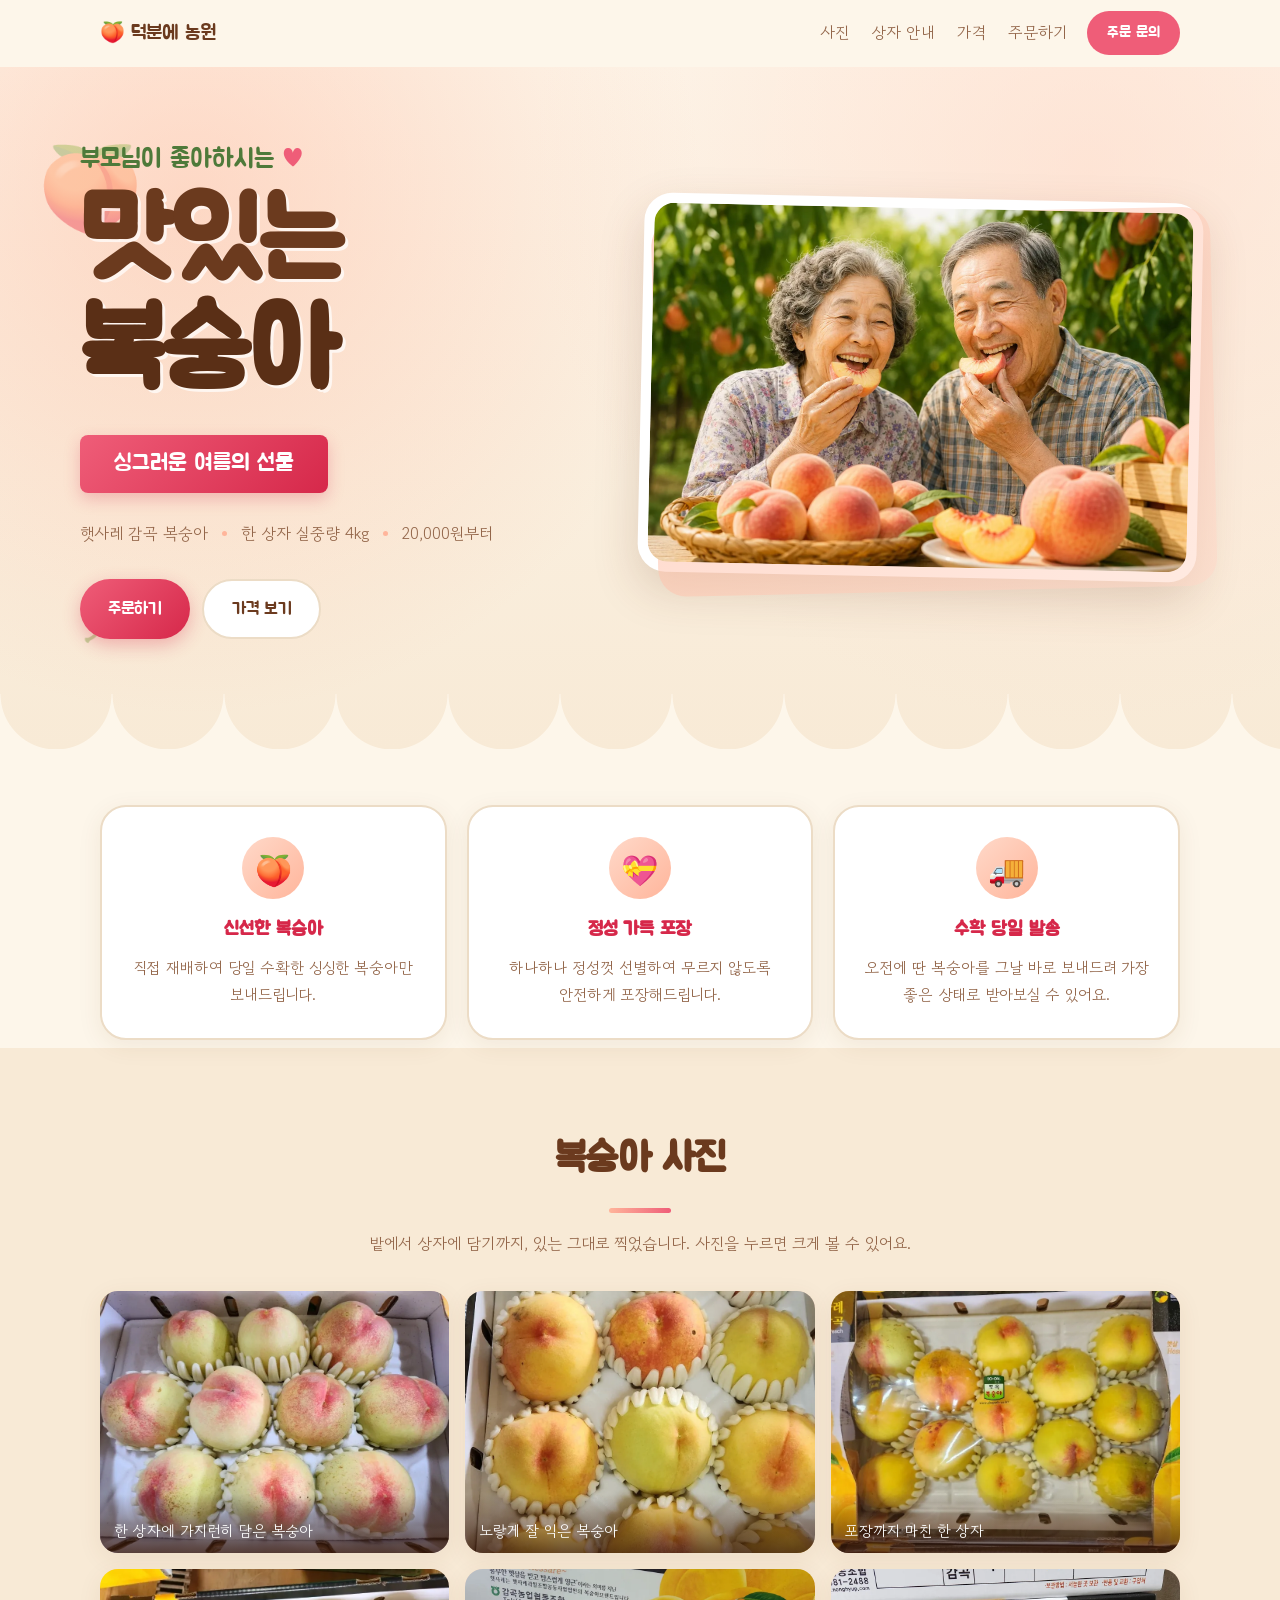
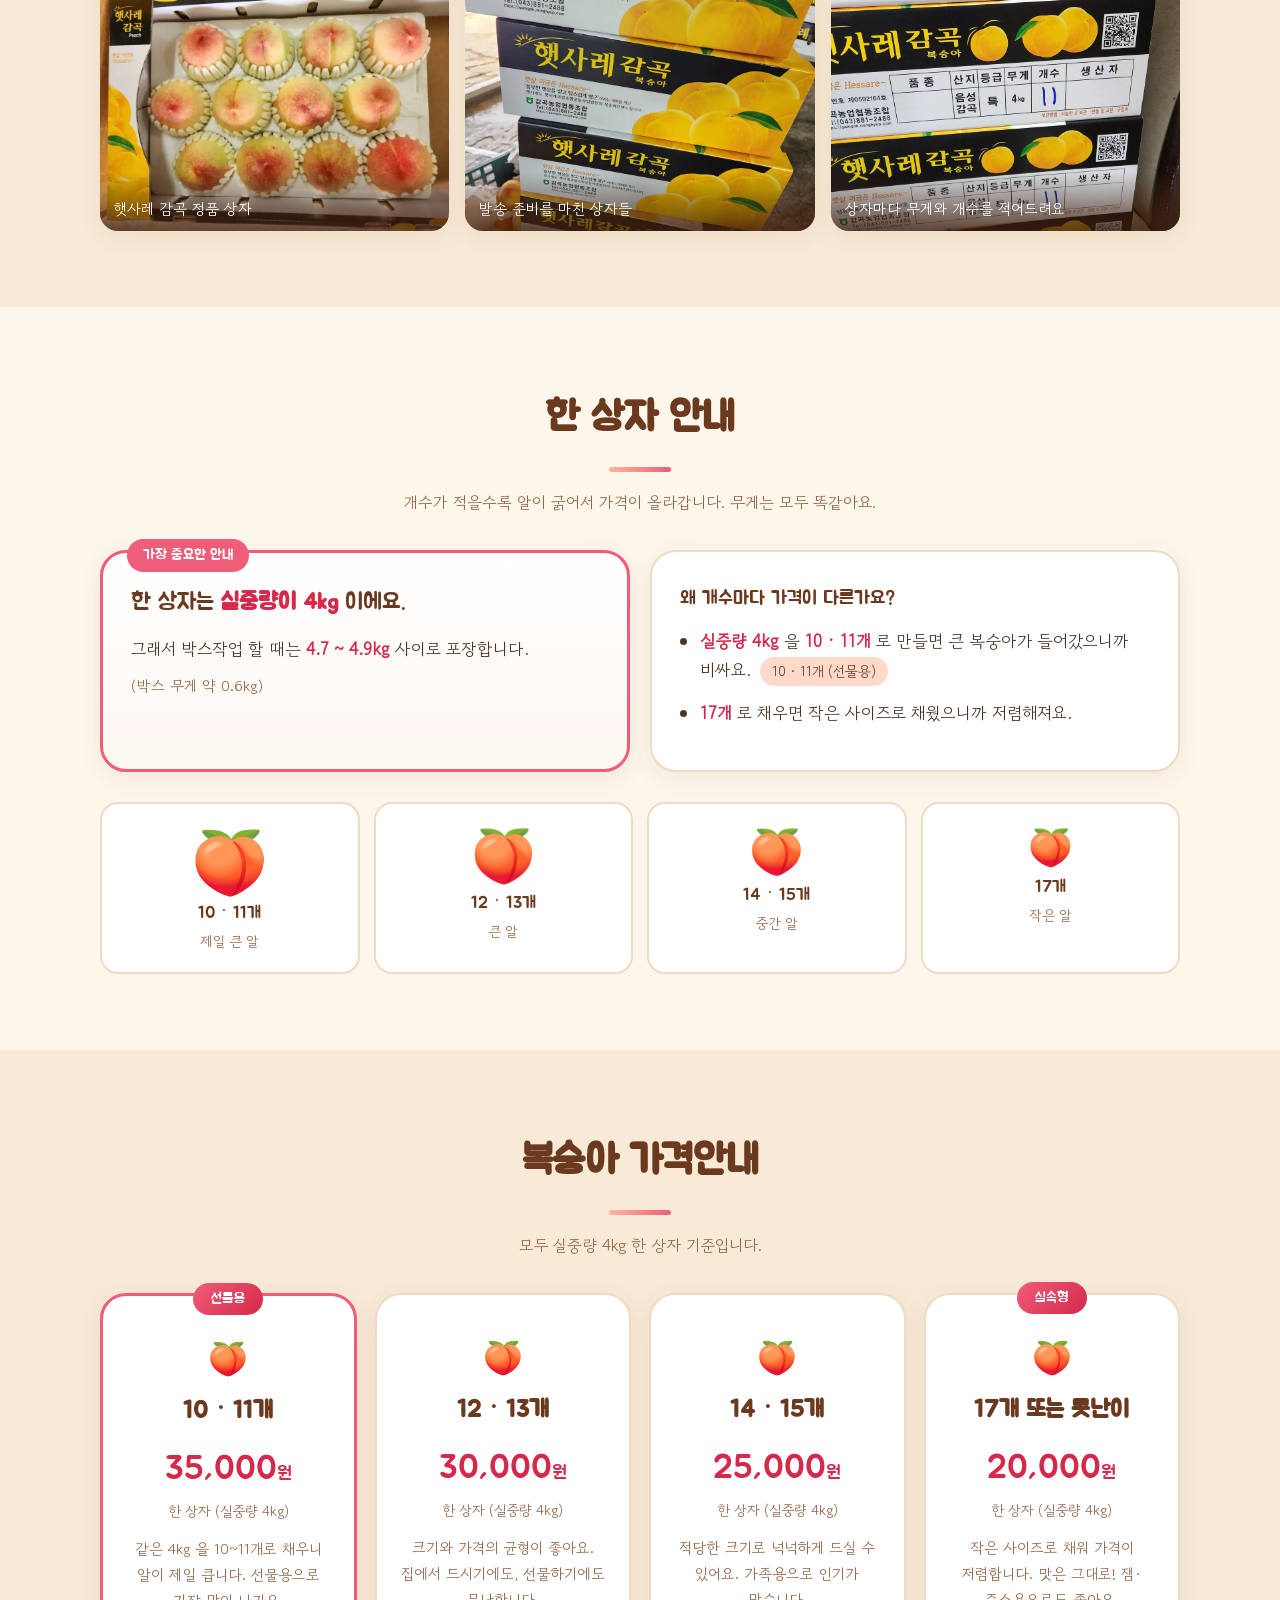
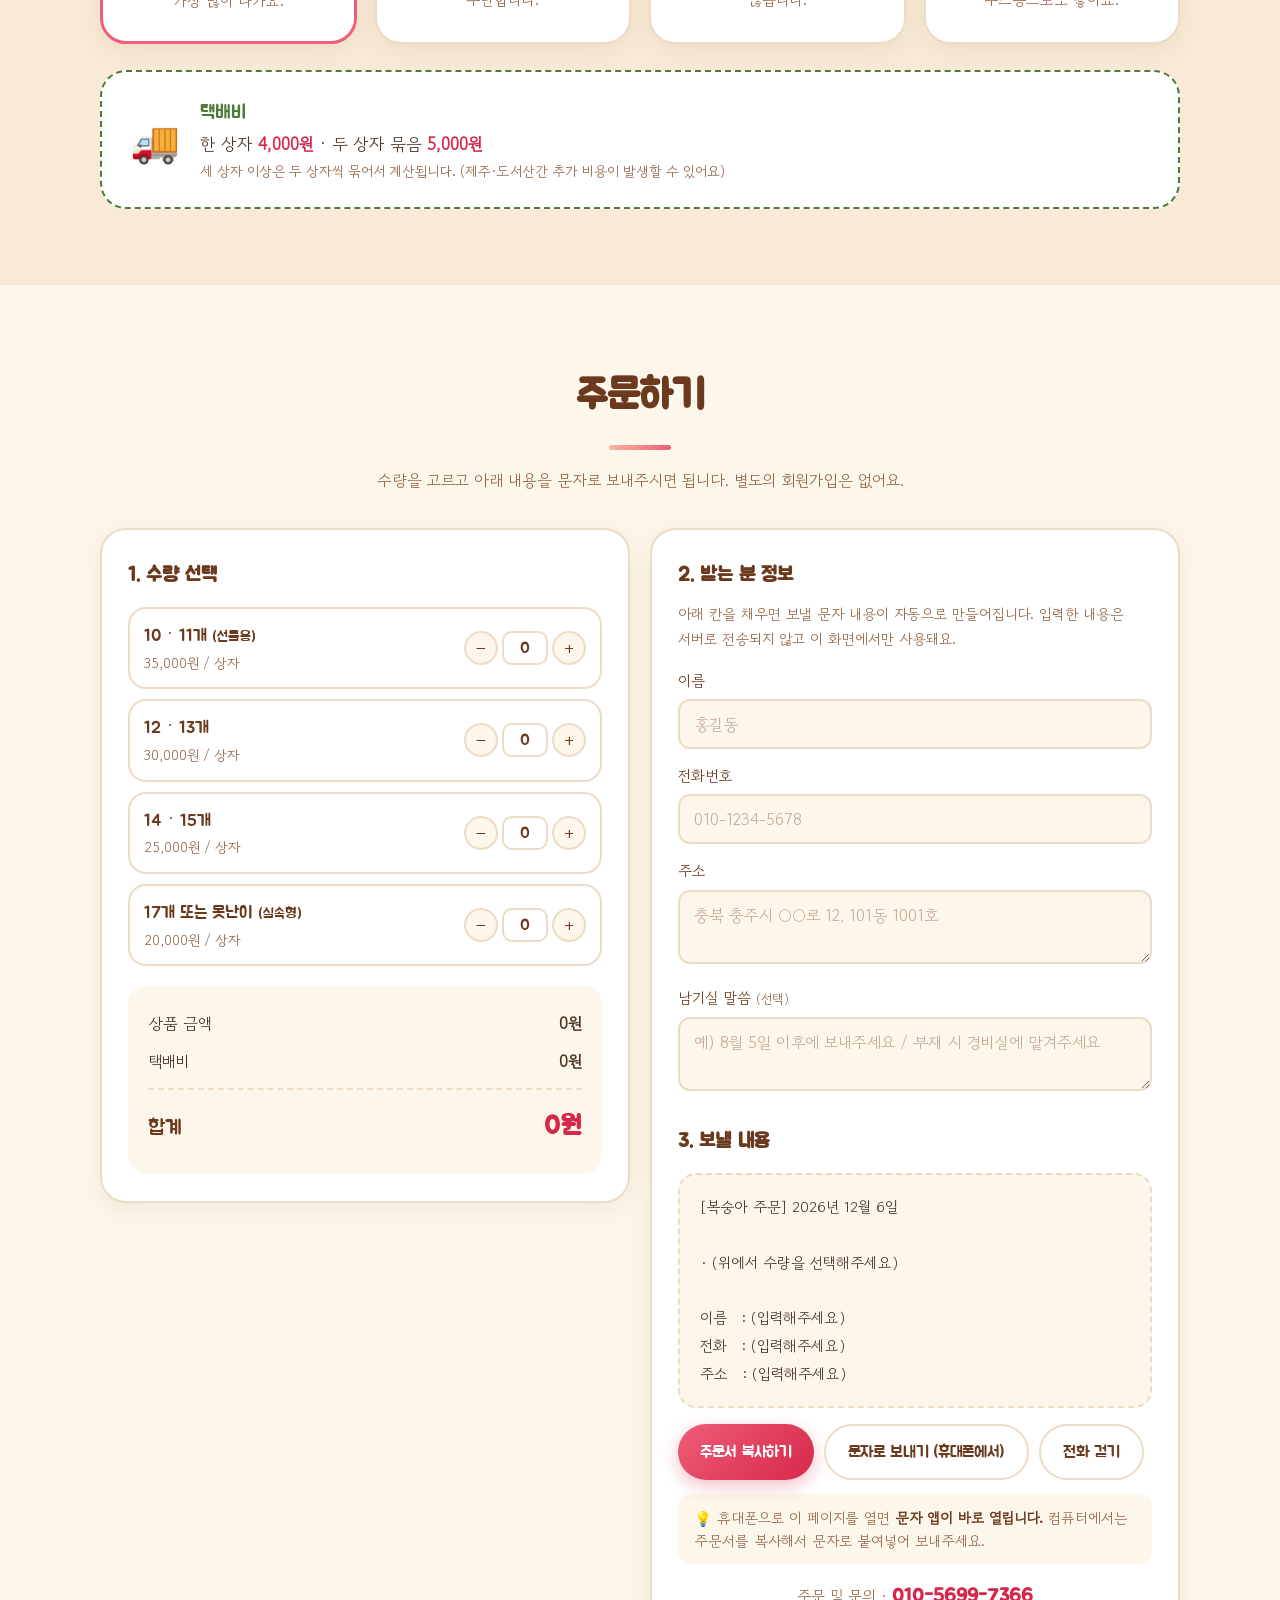
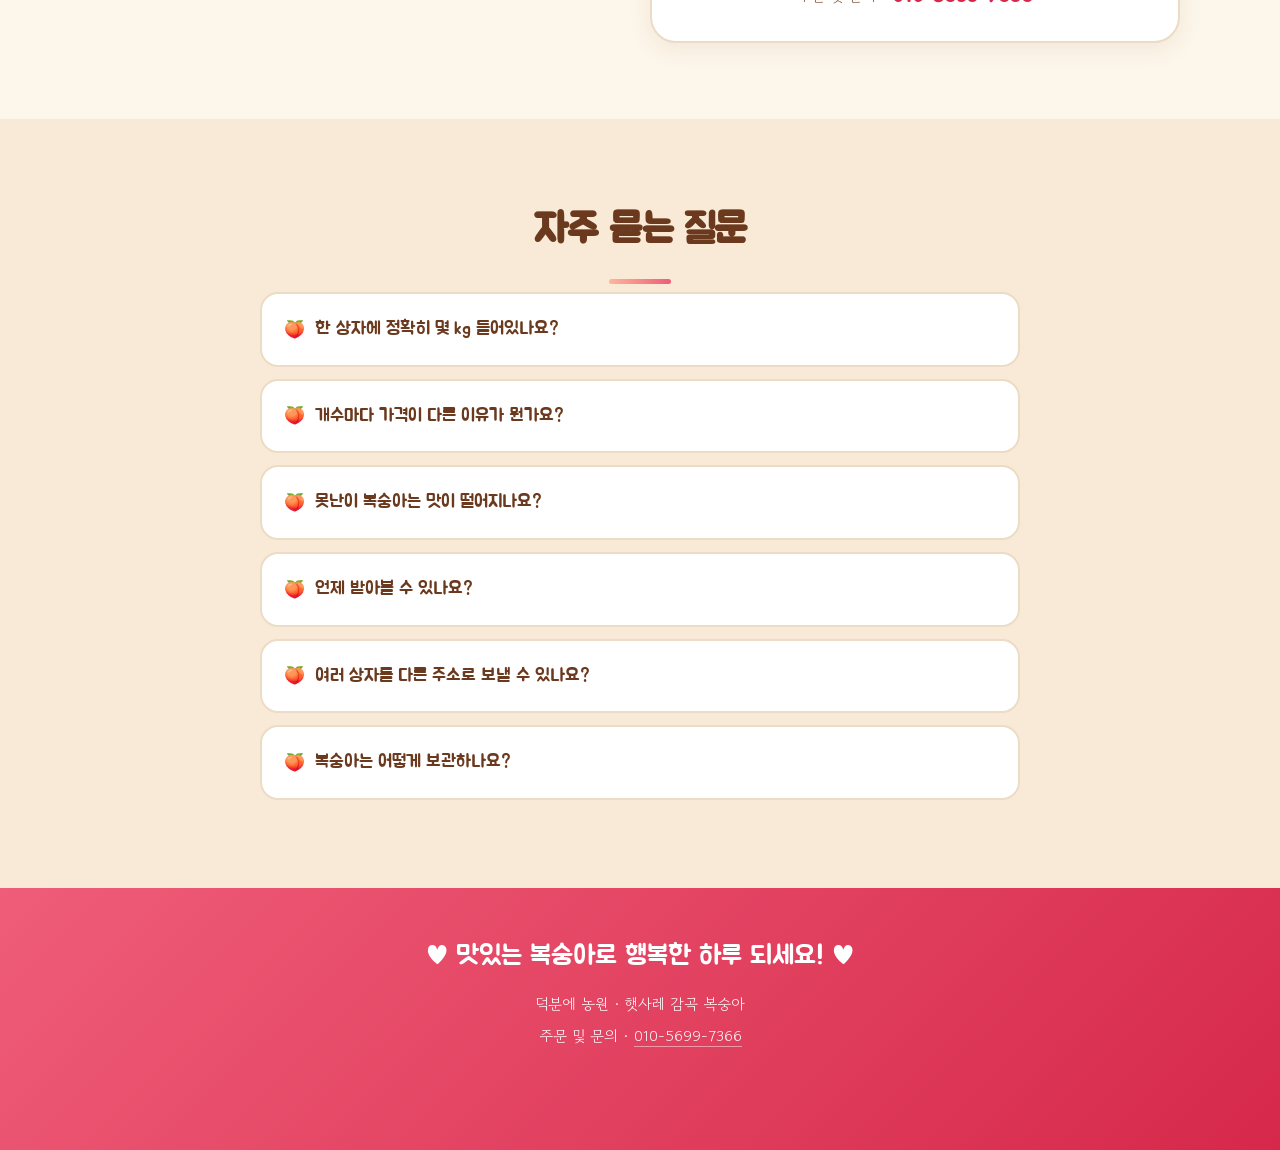
==== index.html @ 0cd53c25 "갤러리에 복숭아 사진 6장 추가 올려주신 1.jpg ~ 6.jpg 를 갤러리에 넣고, 비어 있던 안내 카드를 없앴습니다.  - 목록을 6장으로 맞추고 갤러리를 3열(모바일 2열)로" ====
<!DOCTYPE html>
<html lang="ko">
<head>
<meta charset="UTF-8">
<meta name="viewport" content="width=device-width, initial-scale=1">
<title>덕분에 농원 · 맛있는 복숭아</title>
<meta name="description" content="직접 재배하여 당일 수확한 햇사레 감곡 복숭아. 한 상자 실중량 4kg, 20,000원부터. 부모님이 좋아하시는 싱그러운 여름의 선물.">

<!-- 카카오톡·문자로 링크 공유할 때 보이는 미리보기 -->
<meta property="og:type" content="website">
<meta property="og:title" content="덕분에 농원 · 맛있는 복숭아">
<meta property="og:description" content="당일 수확한 햇사레 감곡 복숭아 · 한 상자 실중량 4kg · 20,000원부터">
<meta property="og:image" content="assets/images/peach-og.jpg">

<link rel="icon" href="data:image/svg+xml,<svg xmlns='http://www.w3.org/2000/svg' viewBox='0 0 100 100'><text y='.9em' font-size='90'>🍑</text></svg>">
<link rel="preconnect" href="https://fonts.googleapis.com">
<link rel="preconnect" href="https://fonts.gstatic.com" crossorigin>
<link href="https://fonts.googleapis.com/css2?family=Gowun+Dodum&family=Jua&display=swap" rel="stylesheet">
<link rel="stylesheet" href="assets/css/style.css">
</head>
<body>

<!-- ══════════ 상단 메뉴 ══════════ -->
<header class="nav" id="nav">
  <div class="nav__inner">
    <a class="nav__logo" href="#top">🍑 덕분에 농원</a>
    <nav class="nav__links">
      <a href="#gallery">사진</a>
      <a href="#box">상자 안내</a>
      <a href="#price">가격</a>
      <a href="#order">주문하기</a>
    </nav>
    <a class="nav__call" id="navCall" href="#order">주문 문의</a>
  </div>
</header>

<!-- ══════════ 히어로 ══════════ -->
<section class="hero" id="top">
  <div class="hero__deco hero__deco--1">🍑</div>
  <div class="hero__deco hero__deco--3">🌿</div>

  <div class="hero__inner">
    <div class="hero__text">
      <p class="hero__eyebrow">부모님이 좋아하시는 <span class="heart">♥</span></p>
      <h1 class="hero__title">맛있는<br><span class="hero__title--big">복숭아</span></h1>
      <p class="hero__ribbon">싱그러운 여름의 선물</p>

      <div class="hero__meta">
        <span>햇사레 감곡 복숭아</span>
        <span class="dot"></span>
        <span>한 상자 실중량 4kg</span>
        <span class="dot"></span>
        <span>20,000원부터</span>
      </div>

    </div>

    <figure class="hero__photo">
      <picture>
        <source srcset="assets/images/peach-hero.webp" type="image/webp">
        <img src="assets/images/peach-hero.jpg"
             alt="복숭아 밭에서 갓 딴 복숭아를 맛있게 드시는 어르신 부부"
             width="1400" height="933" fetchpriority="high" decoding="async">
      </picture>
    </figure>

    <!-- 모바일에서는 사진 다음에 오도록 CSS 로 자리를 잡습니다 -->
    <div class="hero__cta">
      <a class="btn btn--primary" href="#order">주문하기</a>
      <a class="btn btn--ghost" href="#price">가격 보기</a>
    </div>
  </div>

  <div class="hero__wave" aria-hidden="true"></div>
</section>

<!-- ══════════ 농원 자랑 ══════════ -->
<section class="features">
  <div class="wrap features__grid" id="featureGrid"><!-- JS 생성 --></div>
</section>

<!-- ══════════ 사진 갤러리 ══════════ -->
<section class="section section--tint" id="gallery">
  <div class="wrap">
    <h2 class="h2">복숭아 사진</h2>
    <p class="sub">밭에서 상자에 담기까지, 있는 그대로 찍었습니다. 사진을 누르면 크게 볼 수 있어요.</p>
    <div class="gallery" id="galleryGrid"><!-- JS 생성 --></div>
  </div>
</section>

<!-- ══════════ 상자 안내 ══════════ -->
<section class="section" id="box">
  <div class="wrap">
    <h2 class="h2">한 상자 안내</h2>
    <p class="sub">개수가 적을수록 알이 굵어서 가격이 올라갑니다. 무게는 모두 똑같아요.</p>

    <div class="boxinfo">
      <div class="boxinfo__card boxinfo__card--main">
        <div class="boxinfo__badge">가장 중요한 안내</div>
        <p class="boxinfo__lead">한 상자는 <b>실중량이 4kg</b> 이에요.</p>
        <p>그래서 박스작업 할 때는 <b>4.7 ~ 4.9kg</b> 사이로 포장합니다.</p>
        <p class="boxinfo__note">(박스 무게 약 0.6kg)</p>
      </div>

      <div class="boxinfo__card">
        <p class="boxinfo__q">왜 개수마다 가격이 다른가요?</p>
        <ul class="boxinfo__list">
          <li><b>실중량 4kg</b> 을 <b>10 · 11개</b> 로 만들면 큰 복숭아가 들어갔으니까 비싸요.
            <span class="chip">10 · 11개 (선물용)</span></li>
          <li><b>17개</b> 로 채우면 작은 사이즈로 채웠으니까 저렴해져요.</li>
        </ul>
      </div>
    </div>

    <!-- 크기 비교 시각화 -->
    <div class="sizebar" id="sizeBar"><!-- JS 생성 --></div>
  </div>
</section>

<!-- ══════════ 가격표 ══════════ -->
<section class="section section--tint" id="price">
  <div class="wrap">
    <h2 class="h2">복숭아 가격안내</h2>
    <p class="sub">모두 실중량 4kg 한 상자 기준입니다.</p>

    <div class="pricegrid" id="priceGrid"><!-- JS 생성 --></div>

    <div class="shipping">
      <div class="shipping__icon">🚚</div>
      <div>
        <p class="shipping__title">택배비</p>
        <p class="shipping__row">한 상자 <b id="ship1">4,000원</b> · 두 상자 묶음 <b id="ship2">5,000원</b></p>
        <p class="shipping__note" id="shipNote"></p>
      </div>
    </div>
  </div>
</section>

<!-- ══════════ 주문 계산기 + 주문서 ══════════ -->
<section class="section" id="order">
  <div class="wrap">
    <h2 class="h2">주문하기</h2>
    <p class="sub">수량을 고르고 아래 내용을 문자로 보내주시면 됩니다. 별도의 회원가입은 없어요.</p>

    <div class="order">
      <!-- 왼쪽: 수량 선택 -->
      <div class="order__panel">
        <h3 class="h3">1. 수량 선택</h3>
        <div class="qty" id="qtyList"><!-- JS 생성 --></div>

        <div class="total">
          <div class="total__row"><span>상품 금액</span><b id="sumProduct">0원</b></div>
          <div class="total__row"><span>택배비 <em id="sumBoxCount"></em></span><b id="sumShip">0원</b></div>
          <div class="total__row total__row--final"><span>합계</span><b id="sumTotal">0원</b></div>
        </div>
      </div>

      <!-- 오른쪽: 받는 분 정보 -->
      <div class="order__panel">
        <h3 class="h3">2. 받는 분 정보</h3>
        <p class="order__hint">아래 칸을 채우면 보낼 문자 내용이 자동으로 만들어집니다. 입력한 내용은 서버로 전송되지 않고 이 화면에서만 사용돼요.</p>

        <label class="field"><span>이름</span>
          <input type="text" id="fName" placeholder="홍길동" autocomplete="name"></label>
        <label class="field"><span>전화번호</span>
          <input type="tel" id="fPhone" placeholder="010-1234-5678" autocomplete="tel"></label>
        <label class="field"><span>주소</span>
          <textarea id="fAddr" rows="2" placeholder="충북 충주시 ○○로 12, 101동 1001호" autocomplete="street-address"></textarea></label>
        <label class="field"><span>남기실 말씀 <em>(선택)</em></span>
          <textarea id="fMemo" rows="2" placeholder="예) 8월 5일 이후에 보내주세요 / 부재 시 경비실에 맡겨주세요"></textarea></label>

        <h3 class="h3 h3--mt">3. 보낼 내용</h3>
        <pre class="preview" id="preview"></pre>

        <div class="order__actions">
          <button class="btn btn--primary" id="btnCopy" type="button">주문서 복사하기</button>
          <a class="btn btn--ghost" id="btnSms" href="#">문자로 보내기</a>
          <a class="btn btn--ghost" id="btnTel" href="#">전화 걸기</a>
        </div>
        <p class="order__pchint" id="pcHint" hidden>
          💡 휴대폰으로 이 페이지를 열면 <b>문자 앱이 바로 열립니다.</b>
          컴퓨터에서는 주문서를 복사해서 문자로 붙여넣어 보내주세요.
        </p>
        <p class="order__phone">주문 및 문의 · <b id="phoneText">010-0000-0000</b></p>
      </div>
    </div>
  </div>
</section>

<!-- ══════════ 자주 묻는 질문 ══════════ -->
<section class="section section--tint">
  <div class="wrap wrap--narrow">
    <h2 class="h2">자주 묻는 질문</h2>

    <details class="faq"><summary>한 상자에 정확히 몇 kg 들어있나요?</summary>
      <p>복숭아만의 실중량이 4kg 입니다. 박스 무게(약 0.6kg)를 포함해서 저울에 올리면 4.7~4.9kg 사이가 나오도록 담습니다.</p></details>

    <details class="faq"><summary>개수마다 가격이 다른 이유가 뭔가요?</summary>
      <p>무게는 4kg 으로 같지만, 개수가 적을수록 한 알이 큽니다. 10~11개짜리는 굵은 복숭아만 골라 담아 선물용으로 나가고, 17개짜리는 작은 알로 채워 가격이 저렴합니다. 당도와 맛은 같습니다.</p></details>

    <details class="faq"><summary>못난이 복숭아는 맛이 떨어지나요?</summary>
      <p>아닙니다. 겉에 흠집이 있거나 모양이 고르지 않을 뿐, 당도와 신선도는 똑같습니다. 집에서 드시거나 잼·주스용으로 아주 좋아요.</p></details>

    <details class="faq"><summary>언제 받아볼 수 있나요?</summary>
      <p>주문하신 다음 수확 일정에 맞춰 당일 수확·당일 발송합니다. 보통 발송 다음 날 도착하며, 주말·공휴일과 택배사 사정에 따라 하루 정도 늦어질 수 있습니다.</p></details>

    <details class="faq"><summary>여러 상자를 다른 주소로 보낼 수 있나요?</summary>
      <p>가능합니다. 주문서에 받는 분별로 이름·전화번호·주소를 각각 적어서 보내주세요.</p></details>

    <details class="faq"><summary>복숭아는 어떻게 보관하나요?</summary>
      <p>복숭아는 상온에서 익습니다. 받으신 뒤 서늘한 곳에 두었다가 드시기 2~3시간 전에 냉장고에 넣으면 가장 맛있습니다. 무르기 쉬우니 겹쳐 쌓지 말고 펼쳐서 보관해주세요.</p></details>
  </div>
</section>

<!-- ══════════ 푸터 ══════════ -->
<footer class="footer">
  <p class="footer__msg">♥ 맛있는 복숭아로 행복한 하루 되세요! ♥</p>
  <p class="footer__farm">덕분에 농원 · 햇사레 감곡 복숭아</p>
  <p class="footer__phone" id="footerPhone"></p>
</footer>

<!-- 모바일 하단 고정 주문 버튼 -->
<a class="floatcta" href="#order">🍑 주문하기</a>

<!-- 사진 크게보기 -->
<div class="lightbox" id="lightbox" hidden>
  <button class="lightbox__close" id="lbClose" aria-label="닫기">✕</button>
  <button class="lightbox__nav lightbox__nav--prev" id="lbPrev" aria-label="이전 사진">‹</button>
  <picture class="lightbox__pic">
    <source id="lbSource" type="image/webp">
    <img class="lightbox__img" id="lbImg" alt="">
  </picture>
  <button class="lightbox__nav lightbox__nav--next" id="lbNext" aria-label="다음 사진">›</button>
  <p class="lightbox__caption" id="lbCaption"></p>
</div>

<!-- 복사 완료 알림 -->
<div class="toast" id="toast"></div>

<script src="assets/js/site-data.js"></script>
<script src="assets/js/main.js"></script>
</body>
</html>
---- assets/css/style.css ----
/* ══════════════════════════════════════════════
   덕분에 농원 · 복숭아 판매 사이트
   포스터의 색감(크림 / 복숭아빛 / 진한 갈색)을 그대로 옮겼습니다.
   ══════════════════════════════════════════════ */

:root {
  --cream:      #fdf6ea;
  --cream-deep: #f8ead6;
  --paper:      #ffffff;
  --peach:      #ffb59b;
  --peach-soft: #ffd9c9;
  --pink:       #ef5d78;
  --pink-deep:  #d6284a;
  --brown:      #6b3a1e;
  --brown-soft: #93664a;
  --green:      #4e7a3a;
  --gold:       #f0a03c;
  --ink:        #4a3527;
  --line:       #ecdcc6;

  --radius:     18px;
  --radius-lg:  26px;
  --shadow:     0 6px 24px rgba(107, 58, 30, .08);
  --shadow-lg:  0 14px 40px rgba(107, 58, 30, .14);

  --font-title: 'Jua', 'Gowun Dodum', system-ui, sans-serif;
  --font-body:  'Gowun Dodum', system-ui, -apple-system, 'Malgun Gothic', sans-serif;
}

* { box-sizing: border-box; }

html { scroll-behavior: smooth; scroll-padding-top: 74px; }

body {
  margin: 0;
  background: var(--cream);
  color: var(--ink);
  font-family: var(--font-body);
  font-size: 17px;
  line-height: 1.75;
  -webkit-font-smoothing: antialiased;
  word-break: keep-all;
}

img { max-width: 100%; display: block; }
a { color: inherit; text-decoration: none; }
button { font-family: inherit; cursor: pointer; }

.wrap { width: min(1080px, 100% - 40px); margin-inline: auto; }
.wrap--narrow { width: min(760px, 100% - 40px); }

/* ───────── 공통 타이포 ───────── */
.h2 {
  font-family: var(--font-title);
  font-size: clamp(28px, 5vw, 40px);
  color: var(--brown);
  text-align: center;
  margin: 0 0 8px;
  letter-spacing: -.5px;
}
.h2::after {
  content: '';
  display: block;
  width: 62px; height: 5px;
  margin: 14px auto 0;
  border-radius: 99px;
  background: linear-gradient(90deg, var(--peach), var(--pink));
}
.h3 {
  font-family: var(--font-title);
  font-size: 20px;
  color: var(--brown);
  margin: 0 0 14px;
}
.h3--mt { margin-top: 26px; }
.sub {
  text-align: center;
  color: var(--brown-soft);
  margin: 16px 0 34px;
  font-size: 16px;
}

.section { padding: 76px 0; }
.section--tint { background: var(--cream-deep); }

/* ───────── 버튼 ───────── */
.btn {
  display: inline-flex;
  align-items: center;
  justify-content: center;
  gap: 6px;
  padding: 13px 28px;
  border: 0;
  border-radius: 99px;
  font-family: var(--font-title);
  font-size: 17px;
  letter-spacing: -.3px;
  transition: transform .15s ease, box-shadow .15s ease, background .15s ease;
}
.btn--primary {
  background: linear-gradient(135deg, var(--pink), var(--pink-deep));
  color: #fff;
  box-shadow: 0 6px 18px rgba(214, 40, 74, .3);
}
.btn--ghost {
  background: var(--paper);
  color: var(--brown);
  border: 2px solid var(--line);
}
.btn:hover { transform: translateY(-2px); }
.btn--primary:hover { box-shadow: 0 10px 26px rgba(214, 40, 74, .38); }
.btn--ghost:hover { border-color: var(--peach); }
.btn:active { transform: translateY(0); }

/* ───────── 상단 메뉴 ───────── */
.nav {
  position: sticky; top: 0; z-index: 50;
  background: rgba(253, 246, 234, .92);
  backdrop-filter: blur(10px);
  border-bottom: 1px solid transparent;
  transition: border-color .2s, box-shadow .2s;
}
.nav.is-stuck { border-color: var(--line); box-shadow: 0 2px 14px rgba(107,58,30,.06); }
.nav__inner {
  width: min(1080px, 100% - 32px);
  margin-inline: auto;
  height: 66px;
  display: flex; align-items: center; gap: 20px;
}
.nav__logo { font-family: var(--font-title); font-size: 20px; color: var(--brown); }
.nav__links { display: flex; gap: 22px; margin-left: auto; }
.nav__links a {
  font-size: 16px; color: var(--brown-soft);
  padding: 4px 0; border-bottom: 2px solid transparent;
  transition: color .15s, border-color .15s;
}
.nav__links a:hover { color: var(--pink-deep); border-color: var(--pink); }
.nav__call {
  padding: 9px 20px; border-radius: 99px;
  background: var(--pink); color: #fff;
  font-family: var(--font-title); font-size: 15px;
  white-space: nowrap;
}
.nav__call:hover { background: var(--pink-deep); }

@media (max-width: 720px) {
  .nav__links { display: none; }
  .nav__call { margin-left: auto; }
}

/* ───────── 히어로 ───────── */
.hero {
  position: relative;
  padding: 70px 0 110px;
  text-align: center;
  overflow: hidden;
  background:
    radial-gradient(circle at 15% 20%, rgba(255,181,155,.45), transparent 42%),
    radial-gradient(circle at 85% 15%, rgba(255,217,201,.6), transparent 45%),
    linear-gradient(180deg, var(--cream) 0%, var(--cream-deep) 100%);
}
.hero__inner {
  position: relative; z-index: 2;
  width: min(1120px, 100% - 40px);
  margin-inline: auto;
  display: grid;
  grid-template-columns: 1fr 1.08fr;
  grid-template-areas:
    'text photo'
    'cta  photo';
  align-content: center;
  align-items: center;
  gap: 0 44px;
  text-align: left;
}
.hero__text  { grid-area: text; }
.hero__photo { grid-area: photo; }
.hero__cta   { grid-area: cta; }
.hero__eyebrow {
  font-family: var(--font-title);
  font-size: clamp(18px, 3.4vw, 26px);
  color: var(--green);
  margin: 0 0 6px;
}
.heart { color: var(--pink); }
.hero__title {
  font-family: var(--font-title);
  font-size: clamp(52px, 13vw, 108px);
  line-height: 1.02;
  color: var(--brown);
  margin: 0;
  letter-spacing: -2px;
  text-shadow: 3px 3px 0 rgba(255,255,255,.7);
}
/* 그라데이션 글자(background-clip:text)는 흰 text-shadow 에 덮여
   속이 빈 것처럼 보이므로, 포스터와 같은 진한 갈색을 그대로 씁니다. */
.hero__title--big { display: inline-block; color: #5a2f16; }
.hero__ribbon {
  display: inline-block;
  margin: 26px 0 0;
  padding: 9px 34px;
  background: linear-gradient(135deg, var(--pink), var(--pink-deep));
  color: #fff;
  font-family: var(--font-title);
  font-size: clamp(17px, 2.8vw, 23px);
  border-radius: 8px;
  box-shadow: 0 6px 16px rgba(214,40,74,.25);
}
.hero__meta {
  display: flex; flex-wrap: wrap; align-items: center;
  gap: 10px 14px;
  margin: 26px 0 0;
  color: var(--brown-soft);
  font-size: 16px;
}
.hero__meta .dot { width: 5px; height: 5px; border-radius: 50%; background: var(--peach); }
.hero__cta { display: flex; gap: 12px; flex-wrap: wrap; margin-top: 32px; }

/* 메인 사진 */
.hero__photo {
  position: relative;
  margin: 0;
  padding: 10px;
  background: var(--paper);
  border-radius: 28px;
  box-shadow: 0 18px 46px rgba(107, 58, 30, .18);
  transform: rotate(1.2deg);
}
/* 사진 뒤에 깔리는 복숭아빛 그림자 */
.hero__photo::before {
  content: '';
  position: absolute; inset: 14px -14px -14px 14px;
  border-radius: 28px;
  background: linear-gradient(135deg, var(--peach), var(--peach-soft));
  opacity: .55;
  z-index: -1;
  transform: rotate(-2.4deg);
}
.hero__photo img {
  width: 100%;
  /* height 속성(933)이 CSS 를 이기지 않도록 auto 로 풀어줍니다.
     3:2 가 아닌 사진으로 바꿔도 잘리기만 할 뿐 비율은 유지됩니다. */
  height: auto;
  aspect-ratio: 3 / 2;
  object-fit: cover;
  border-radius: 20px;
}

.hero__deco { position: absolute; font-size: 84px; opacity: .35; user-select: none; pointer-events: none; }
/* 사진을 가리지 않도록 왼쪽 여백 쪽에만 둡니다 */
.hero__deco--1 { top: 6%;  left: 3%;  animation: float 7s ease-in-out infinite; }
.hero__deco--3 { bottom: 14%; left: 6%; font-size: 46px; animation: float 8s ease-in-out infinite reverse; }
@keyframes float { 0%,100% { transform: translateY(0) rotate(-4deg); } 50% { transform: translateY(-18px) rotate(6deg); } }

.hero__wave {
  position: absolute; left: 0; right: 0; bottom: -1px; height: 56px;
  background: var(--cream);
  -webkit-mask: radial-gradient(circle at 50% 0, transparent 55px, #000 56px) repeat-x 0 0 / 112px 56px;
          mask: radial-gradient(circle at 50% 0, transparent 55px, #000 56px) repeat-x 0 0 / 112px 56px;
}

@media (max-width: 900px) {
  .hero { padding: 46px 0 90px; }
  /* 좁은 화면: 제목 → 사진 → 버튼 순서 */
  .hero__inner {
    grid-template-columns: 1fr;
    grid-template-areas: 'text' 'photo' 'cta';
    gap: 30px;
    text-align: center;
  }
  .hero__meta, .hero__cta { justify-content: center; }
  .hero__photo { transform: none; padding: 8px; }
  .hero__photo::before { inset: 10px -10px -10px 10px; transform: rotate(-1.6deg); }
  .hero__deco { display: none; }
}

/* ───────── 자랑거리 ───────── */
.features { padding: 56px 0 8px; }
.features__grid { display: grid; grid-template-columns: repeat(3, 1fr); gap: 20px; }
.feature {
  background: var(--paper);
  border: 2px solid var(--line);
  border-radius: var(--radius-lg);
  padding: 30px 24px;
  text-align: center;
  box-shadow: var(--shadow);
  transition: transform .2s, box-shadow .2s;
}
.feature:hover { transform: translateY(-4px); box-shadow: var(--shadow-lg); }
.feature__icon {
  width: 62px; height: 62px; margin: 0 auto 14px;
  display: grid; place-items: center;
  font-size: 30px;
  border-radius: 50%;
  background: linear-gradient(135deg, var(--peach-soft), var(--peach));
}
.feature__title { font-family: var(--font-title); font-size: 19px; color: var(--pink-deep); margin: 0 0 8px; }
.feature__desc { margin: 0; font-size: 15.5px; color: var(--brown-soft); }

@media (max-width: 800px) { .features__grid { grid-template-columns: 1fr; } }

/* ───────── 갤러리 ───────── */
.gallery {
  display: grid;
  /* 사진 6장이 빈칸 없이 3×2 로 딱 떨어지게 합니다. */
  grid-template-columns: repeat(3, 1fr);
  gap: 16px;
}
@media (max-width: 860px) { .gallery { grid-template-columns: repeat(2, 1fr); } }
.gcard {
  position: relative;
  border: 0; padding: 0;
  aspect-ratio: 4 / 3;
  border-radius: var(--radius);
  overflow: hidden;
  background: var(--peach-soft);
  box-shadow: var(--shadow);
  transition: transform .22s ease, box-shadow .22s ease;
}
.gcard:hover { transform: translateY(-4px) scale(1.012); box-shadow: var(--shadow-lg); }
.gcard img { width: 100%; height: 100%; object-fit: cover; transition: transform .35s ease; }
.gcard:hover img { transform: scale(1.06); }
.gcard__cap {
  position: absolute; left: 0; right: 0; bottom: 0;
  padding: 26px 14px 12px;
  color: #fff; font-size: 15px; text-align: left;
  background: linear-gradient(transparent, rgba(60, 28, 12, .78));
}
/* 사진 파일이 아직 없을 때 표시되는 자리 */
.gcard--empty {
  display: grid; place-items: center;
  background: repeating-linear-gradient(45deg, var(--cream-deep) 0 14px, #f3e2cc 14px 28px);
  color: var(--brown-soft);
  font-size: 15px;
  text-align: center;
  padding: 18px;
  cursor: default;
}
.gcard--empty:hover { transform: none; box-shadow: var(--shadow); }
.gcard--empty .gcard__ph { font-size: 40px; margin-bottom: 6px; }
.gcard--empty code {
  display: inline-block; margin-top: 6px;
  background: rgba(255,255,255,.75); border-radius: 6px;
  padding: 2px 8px; font-size: 13px; color: var(--brown);
}

/* ───────── 상자 안내 ───────── */
.boxinfo { display: grid; grid-template-columns: 1fr 1fr; gap: 20px; }
.boxinfo__card {
  background: var(--paper);
  border: 2px solid var(--line);
  border-radius: var(--radius-lg);
  padding: 30px 28px;
  box-shadow: var(--shadow);
}
.boxinfo__card--main {
  position: relative;
  border-color: var(--pink);
  border-width: 3px;
  background: linear-gradient(180deg, #fff, #fff7f2);
}
.boxinfo__badge {
  position: absolute; top: -14px; left: 24px;
  background: var(--pink); color: #fff;
  font-family: var(--font-title); font-size: 14px;
  padding: 4px 16px; border-radius: 99px;
}
.boxinfo__card p { margin: 0 0 10px; }
.boxinfo__lead { font-family: var(--font-title); font-size: 23px; color: var(--brown); }
.boxinfo__card b { color: var(--pink-deep); }
.boxinfo__note { color: var(--brown-soft); font-size: 15px; }
.boxinfo__q { font-family: var(--font-title); font-size: 19px; color: var(--brown); }
.boxinfo__list { margin: 0; padding-left: 20px; }
.boxinfo__list li { margin-bottom: 12px; }
.chip {
  display: inline-block; margin-left: 4px;
  background: var(--peach-soft); color: var(--brown);
  border-radius: 99px; padding: 2px 12px; font-size: 14px;
}

/* 크기 비교 막대 */
.sizebar {
  display: grid; grid-template-columns: repeat(4, 1fr);
  gap: 14px; margin-top: 30px;
}
.szitem {
  background: var(--paper);
  border: 2px solid var(--line);
  border-radius: var(--radius);
  padding: 22px 14px 18px;
  text-align: center;
}
.szitem__peach { line-height: 1; margin-bottom: 10px; }
.szitem__count { font-family: var(--font-title); color: var(--brown); font-size: 17px; }
.szitem__label { font-size: 14px; color: var(--brown-soft); margin-top: 2px; }

@media (max-width: 860px) {
  .boxinfo { grid-template-columns: 1fr; }
  .sizebar { grid-template-columns: repeat(2, 1fr); }
}

/* ───────── 가격표 ───────── */
.pricegrid {
  display: grid;
  grid-template-columns: repeat(auto-fit, minmax(240px, 1fr));
  gap: 18px;
}
.pcard {
  position: relative;
  background: var(--paper);
  border: 2px solid var(--line);
  border-radius: var(--radius-lg);
  padding: 32px 24px 26px;
  text-align: center;
  box-shadow: var(--shadow);
  transition: transform .2s, box-shadow .2s, border-color .2s;
}
.pcard:hover { transform: translateY(-5px); box-shadow: var(--shadow-lg); border-color: var(--peach); }
.pcard--featured { border-color: var(--pink); border-width: 3px; }
.pcard__badge {
  position: absolute; top: -13px; left: 50%; transform: translateX(-50%);
  background: linear-gradient(135deg, var(--pink), var(--pink-deep));
  color: #fff; font-family: var(--font-title); font-size: 14px;
  padding: 4px 18px; border-radius: 99px; white-space: nowrap;
}
.pcard__icon { font-size: 32px; }
.pcard__count { font-family: var(--font-title); font-size: 24px; color: var(--brown); margin: 6px 0 2px; }
.pcard__price { font-family: var(--font-title); font-size: 34px; color: var(--pink-deep); margin: 8px 0 0; }
.pcard__price small { font-size: 18px; }
.pcard__unit { font-size: 14px; color: var(--brown-soft); margin: 0 0 12px; }
.pcard__desc { font-size: 15px; color: var(--brown-soft); margin: 0; min-height: 3em; }

.shipping {
  display: flex; align-items: center; gap: 20px;
  margin-top: 26px; padding: 24px 28px;
  background: var(--paper);
  border: 2px dashed var(--green);
  border-radius: var(--radius-lg);
}
.shipping__icon { font-size: 40px; }
.shipping p { margin: 0; }
.shipping__title { font-family: var(--font-title); font-size: 19px; color: var(--green); }
.shipping__row b { color: var(--pink-deep); }
.shipping__note { font-size: 14px; color: var(--brown-soft); margin-top: 4px; }

/* ───────── 주문 ───────── */
.order { display: grid; grid-template-columns: 1fr 1fr; gap: 20px; align-items: start; }
.order__panel {
  background: var(--paper);
  border: 2px solid var(--line);
  border-radius: var(--radius-lg);
  padding: 28px 26px;
  box-shadow: var(--shadow);
}
.order__hint { font-size: 14.5px; color: var(--brown-soft); margin: -6px 0 16px; }

.qty { display: flex; flex-direction: column; gap: 10px; }
.qrow {
  display: flex; align-items: center; gap: 12px;
  padding: 12px 14px;
  border: 2px solid var(--line);
  border-radius: var(--radius);
  transition: border-color .15s, background .15s;
}
.qrow.is-on { border-color: var(--pink); background: #fff7f2; }
.qrow__info { flex: 1; min-width: 0; }
.qrow__name { font-family: var(--font-title); color: var(--brown); font-size: 17px; }
.qrow__price { font-size: 14px; color: var(--brown-soft); }
.qrow__ctrl { display: flex; align-items: center; gap: 4px; }
.qbtn {
  width: 34px; height: 34px;
  border: 2px solid var(--line);
  background: var(--cream);
  border-radius: 50%;
  font-size: 18px; line-height: 1; color: var(--brown);
  display: grid; place-items: center;
  transition: background .15s, border-color .15s;
}
.qbtn:hover { background: var(--peach-soft); border-color: var(--peach); }
.qnum {
  width: 46px; height: 34px;
  text-align: center;
  border: 2px solid var(--line);
  border-radius: 10px;
  font-family: var(--font-title); font-size: 16px; color: var(--brown);
  background: #fff;
  -moz-appearance: textfield;
}
.qnum::-webkit-outer-spin-button, .qnum::-webkit-inner-spin-button { -webkit-appearance: none; margin: 0; }

.total {
  margin-top: 20px; padding: 18px 20px;
  background: var(--cream);
  border-radius: var(--radius);
}
.total__row { display: flex; justify-content: space-between; align-items: baseline; padding: 5px 0; font-size: 16px; }
.total__row em { font-style: normal; font-size: 13px; color: var(--brown-soft); }
.total__row--final {
  margin-top: 8px; padding-top: 14px;
  border-top: 2px dashed var(--line);
  font-family: var(--font-title); font-size: 20px; color: var(--brown);
}
.total__row--final b { color: var(--pink-deep); font-size: 26px; }

.field { display: block; margin-bottom: 14px; }
.field > span { display: block; font-size: 15px; color: var(--brown); margin-bottom: 5px; }
.field > span em { font-style: normal; color: var(--brown-soft); font-size: 13px; }
.field input, .field textarea {
  width: 100%;
  padding: 11px 14px;
  border: 2px solid var(--line);
  border-radius: 12px;
  background: var(--cream);
  font-family: inherit; font-size: 16px; color: var(--ink);
  resize: vertical;
  transition: border-color .15s, background .15s;
}
.field input:focus, .field textarea:focus {
  outline: none; border-color: var(--peach); background: #fff;
}
/* 예시 문구가 실제 입력값처럼 보이지 않도록 흐리게 */
.field input::placeholder, .field textarea::placeholder { color: #c3ab95; opacity: 1; }
/* 빠뜨린 칸 표시 */
.field--missing input, .field--missing textarea {
  border-color: var(--pink-deep);
  background: #fff5f6;
  animation: shake .3s ease;
}
.field--missing > span { color: var(--pink-deep); }
@keyframes shake {
  0%, 100% { transform: translateX(0); }
  25% { transform: translateX(-5px); }
  75% { transform: translateX(5px); }
}

.preview {
  margin: 0;
  padding: 18px 20px;
  background: var(--cream);
  border: 2px dashed var(--line);
  border-radius: var(--radius);
  font-family: inherit;
  font-size: 15px;
  line-height: 1.85;
  white-space: pre-wrap;
  word-break: break-all;
  color: var(--ink);
  max-height: 320px;
  overflow-y: auto;
}
.order__actions { display: flex; flex-wrap: wrap; gap: 10px; margin-top: 16px; }
.order__actions .btn { padding: 12px 22px; font-size: 16px; }
.order__pchint {
  margin: 14px 0 0;
  padding: 12px 16px;
  background: var(--cream);
  border-radius: 12px;
  font-size: 14.5px;
  color: var(--brown-soft);
  line-height: 1.6;
}
.order__pchint b { color: var(--brown); }
.order__phone { margin: 16px 0 0; text-align: center; color: var(--brown-soft); font-size: 15px; }
.order__phone b { font-family: var(--font-title); font-size: 19px; color: var(--pink-deep); }

@media (max-width: 860px) { .order { grid-template-columns: 1fr; } }

/* ───────── FAQ ───────── */
.faq {
  background: var(--paper);
  border: 2px solid var(--line);
  border-radius: var(--radius);
  padding: 4px 22px;
  margin-bottom: 12px;
}
.faq summary {
  cursor: pointer;
  padding: 16px 0;
  font-family: var(--font-title);
  font-size: 17.5px;
  color: var(--brown);
  list-style: none;
  display: flex; align-items: center; gap: 10px;
}
.faq summary::-webkit-details-marker { display: none; }
.faq summary::before {
  content: '🍑'; font-size: 17px; flex-shrink: 0;
}
.faq[open] summary { color: var(--pink-deep); }
.faq p { margin: 0 0 18px; padding-left: 28px; color: var(--brown-soft); font-size: 15.5px; }

/* ───────── 푸터 ───────── */
.footer {
  background: linear-gradient(135deg, var(--pink), var(--pink-deep));
  color: #fff;
  text-align: center;
  padding: 44px 20px 100px;
}
.footer__msg { font-family: var(--font-title); font-size: clamp(20px, 4vw, 27px); margin: 0 0 12px; }
.footer__farm { margin: 0; opacity: .92; font-size: 15px; }
.footer__phone { margin: 6px 0 0; opacity: .92; font-size: 15px; }
.footer__phone a { border-bottom: 1px solid rgba(255,255,255,.5); }

/* ───────── 모바일 고정 버튼 ───────── */
.floatcta {
  display: none;
  position: fixed; left: 16px; right: 16px; bottom: 16px; z-index: 40;
  padding: 15px;
  text-align: center;
  border-radius: 99px;
  background: linear-gradient(135deg, var(--pink), var(--pink-deep));
  color: #fff;
  font-family: var(--font-title); font-size: 18px;
  box-shadow: 0 8px 24px rgba(214,40,74,.4);
  transition: opacity .25s ease, transform .25s ease;
}
/* 주문 영역에서는 입력칸을 가리지 않도록 내려갑니다 */
.floatcta.is-hidden { opacity: 0; transform: translateY(120%); pointer-events: none; }
@media (max-width: 720px) { .floatcta { display: block; } body { padding-bottom: 10px; } }

/* ───────── 사진 크게보기 ───────── */
.lightbox {
  position: fixed; inset: 0; z-index: 100;
  background: rgba(45, 22, 10, .93);
  display: grid;
  grid-template-columns: 64px 1fr 64px;
  grid-template-rows: 1fr auto;
  align-items: center;
  padding: 20px;
  animation: fade .18s ease;
}
@keyframes fade { from { opacity: 0; } to { opacity: 1; } }
.lightbox[hidden] { display: none; }
.lightbox__pic {
  grid-column: 2; grid-row: 1;
  display: flex; align-items: center; justify-content: center;
  min-width: 0;
}
.lightbox__img {
  max-width: 100%; max-height: 82vh;
  border-radius: 12px;
  box-shadow: 0 20px 60px rgba(0,0,0,.5);
}
.lightbox__caption {
  grid-column: 1 / -1; grid-row: 2;
  text-align: center; color: #fff; font-size: 16px; margin: 16px 0 0;
}
.lightbox__nav, .lightbox__close {
  background: rgba(255,255,255,.14);
  border: 0; color: #fff;
  border-radius: 50%;
  display: grid; place-items: center;
  transition: background .15s;
}
.lightbox__nav { width: 48px; height: 48px; font-size: 34px; line-height: 1; }
.lightbox__nav--prev { grid-column: 1; grid-row: 1; justify-self: start; }
.lightbox__nav--next { grid-column: 3; grid-row: 1; justify-self: end; }
.lightbox__close {
  position: absolute; top: 18px; right: 18px;
  width: 42px; height: 42px; font-size: 20px;
}
.lightbox__nav:hover, .lightbox__close:hover { background: rgba(255,255,255,.3); }

@media (max-width: 640px) {
  .lightbox { grid-template-columns: 44px 1fr 44px; padding: 12px; }
  .lightbox__nav { width: 40px; height: 40px; font-size: 28px; }
}

/* ───────── 복사 알림 ───────── */
.toast {
  position: fixed; left: 50%; bottom: 90px;
  transform: translate(-50%, 20px);
  background: var(--brown); color: #fff;
  padding: 12px 26px; border-radius: 99px;
  font-size: 15.5px;
  box-shadow: var(--shadow-lg);
  opacity: 0; pointer-events: none;
  transition: opacity .22s, transform .22s;
  z-index: 120;
}
.toast.is-on { opacity: 1; transform: translate(-50%, 0); }

/* ───────── 스크롤 등장 효과 ───────── */
.reveal { opacity: 0; transform: translateY(22px); transition: opacity .55s ease, transform .55s ease; }
.reveal.is-in { opacity: 1; transform: none; }

@media (prefers-reduced-motion: reduce) {
  html { scroll-behavior: auto; }
  *, *::before, *::after { animation-duration: .01ms !important; transition-duration: .01ms !important; }
  .reveal { opacity: 1; transform: none; }
}

/* ───────── 인쇄 ───────── */
@media print {
  .nav, .floatcta, .hero__deco, .order__actions, .lightbox, .toast { display: none !important; }
  body { background: #fff; }
  .section { padding: 24px 0; page-break-inside: avoid; }
}
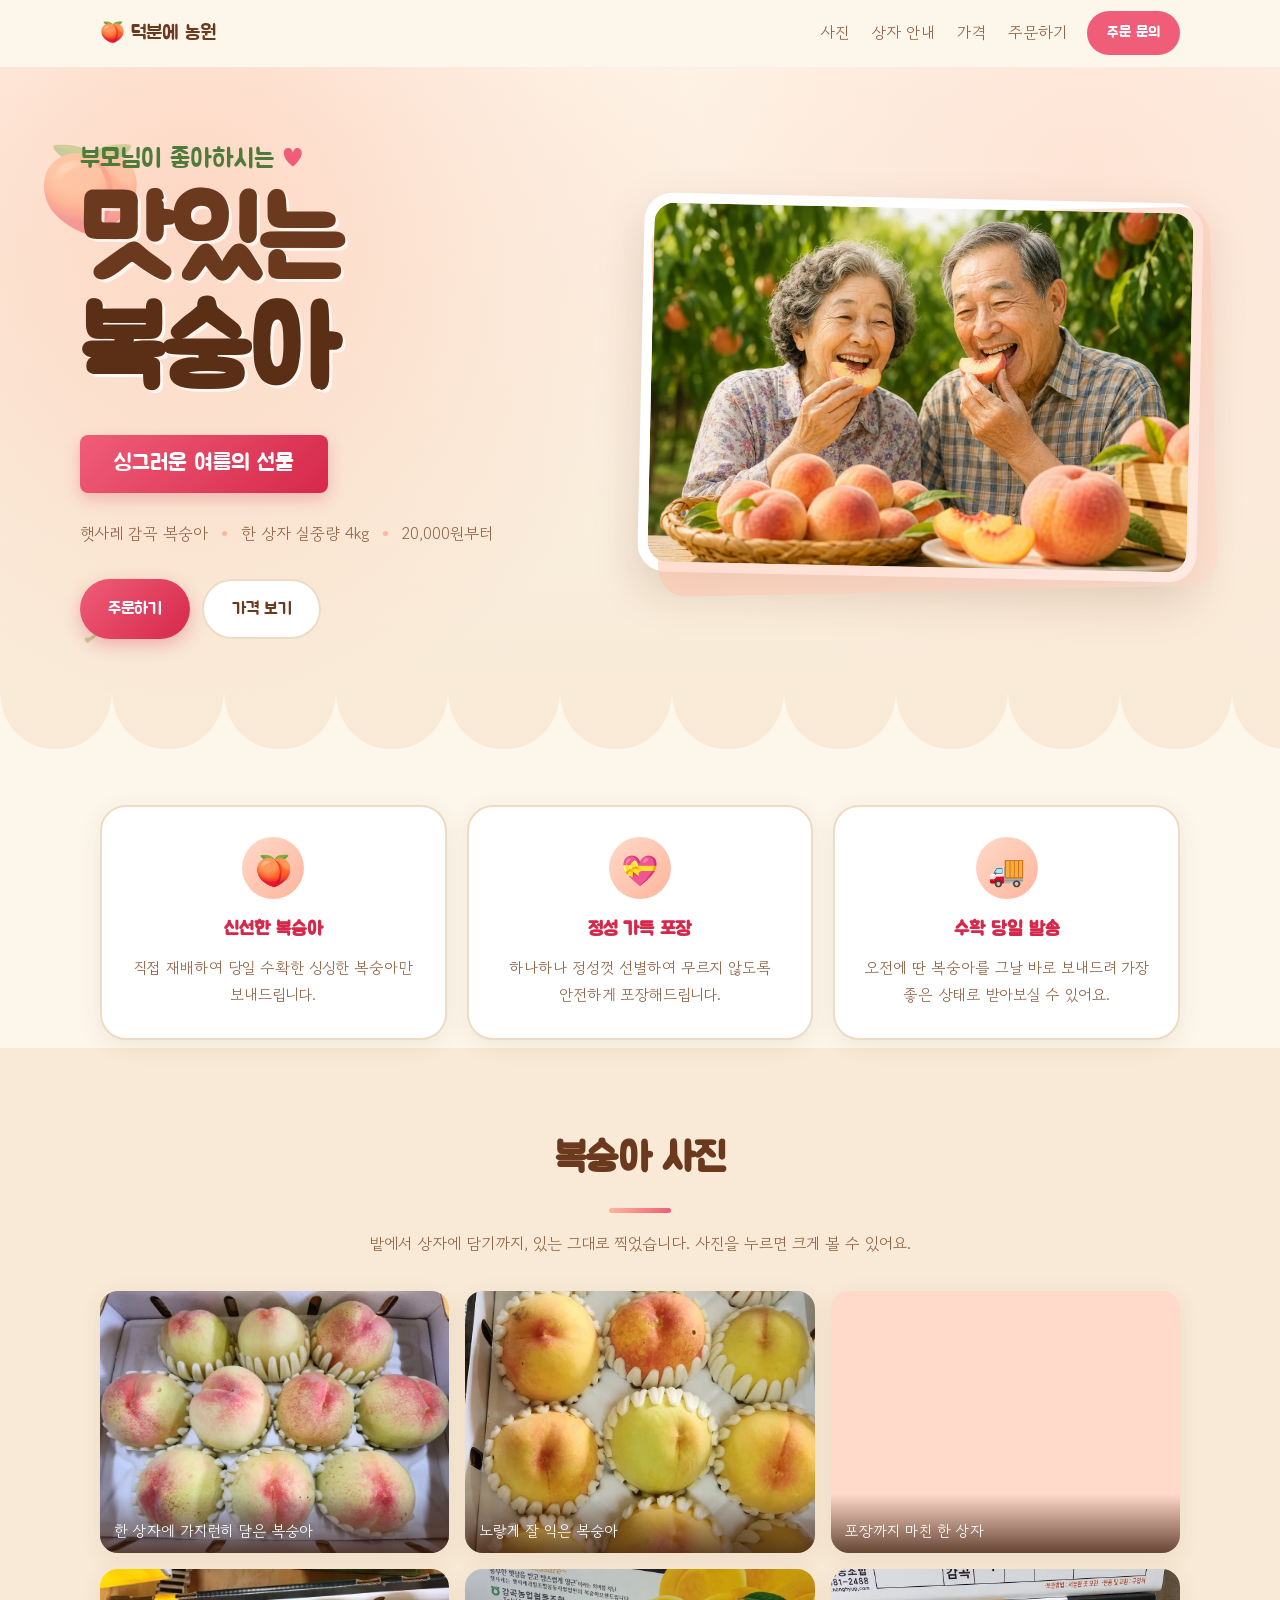
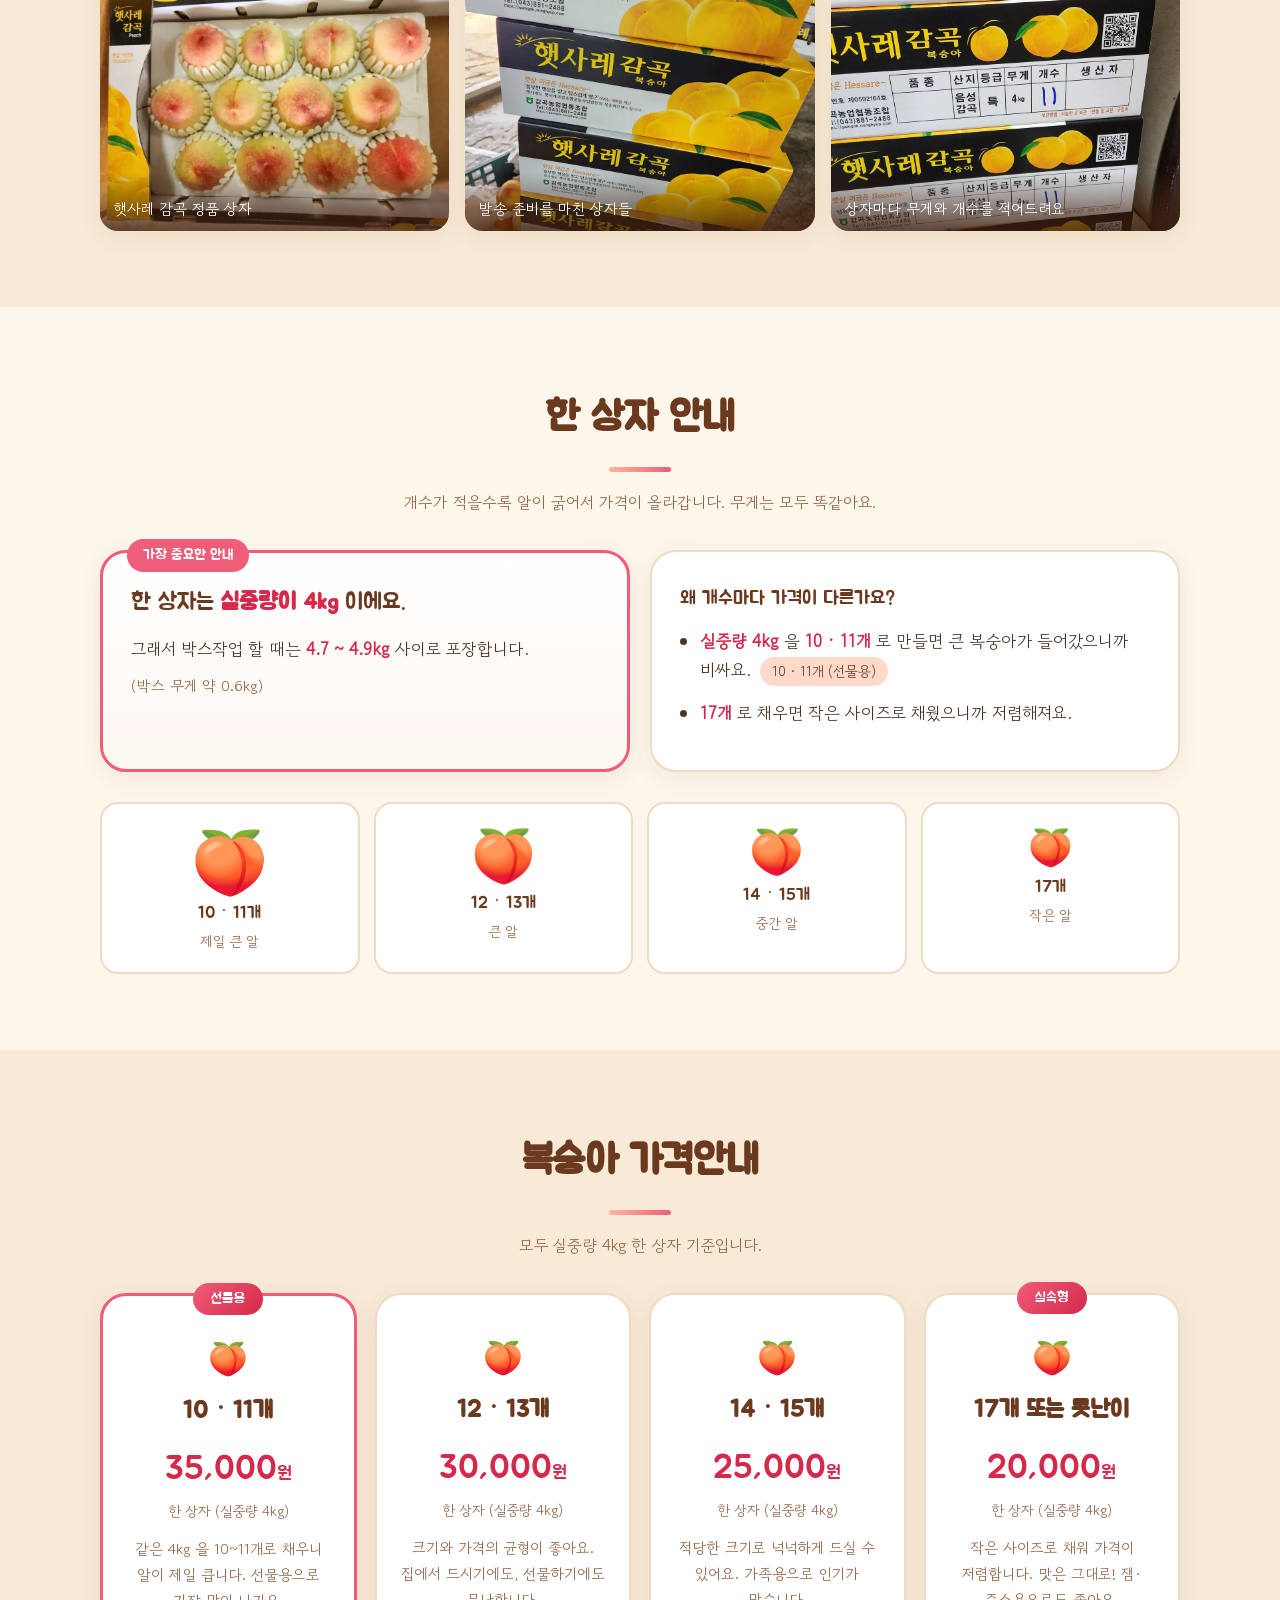
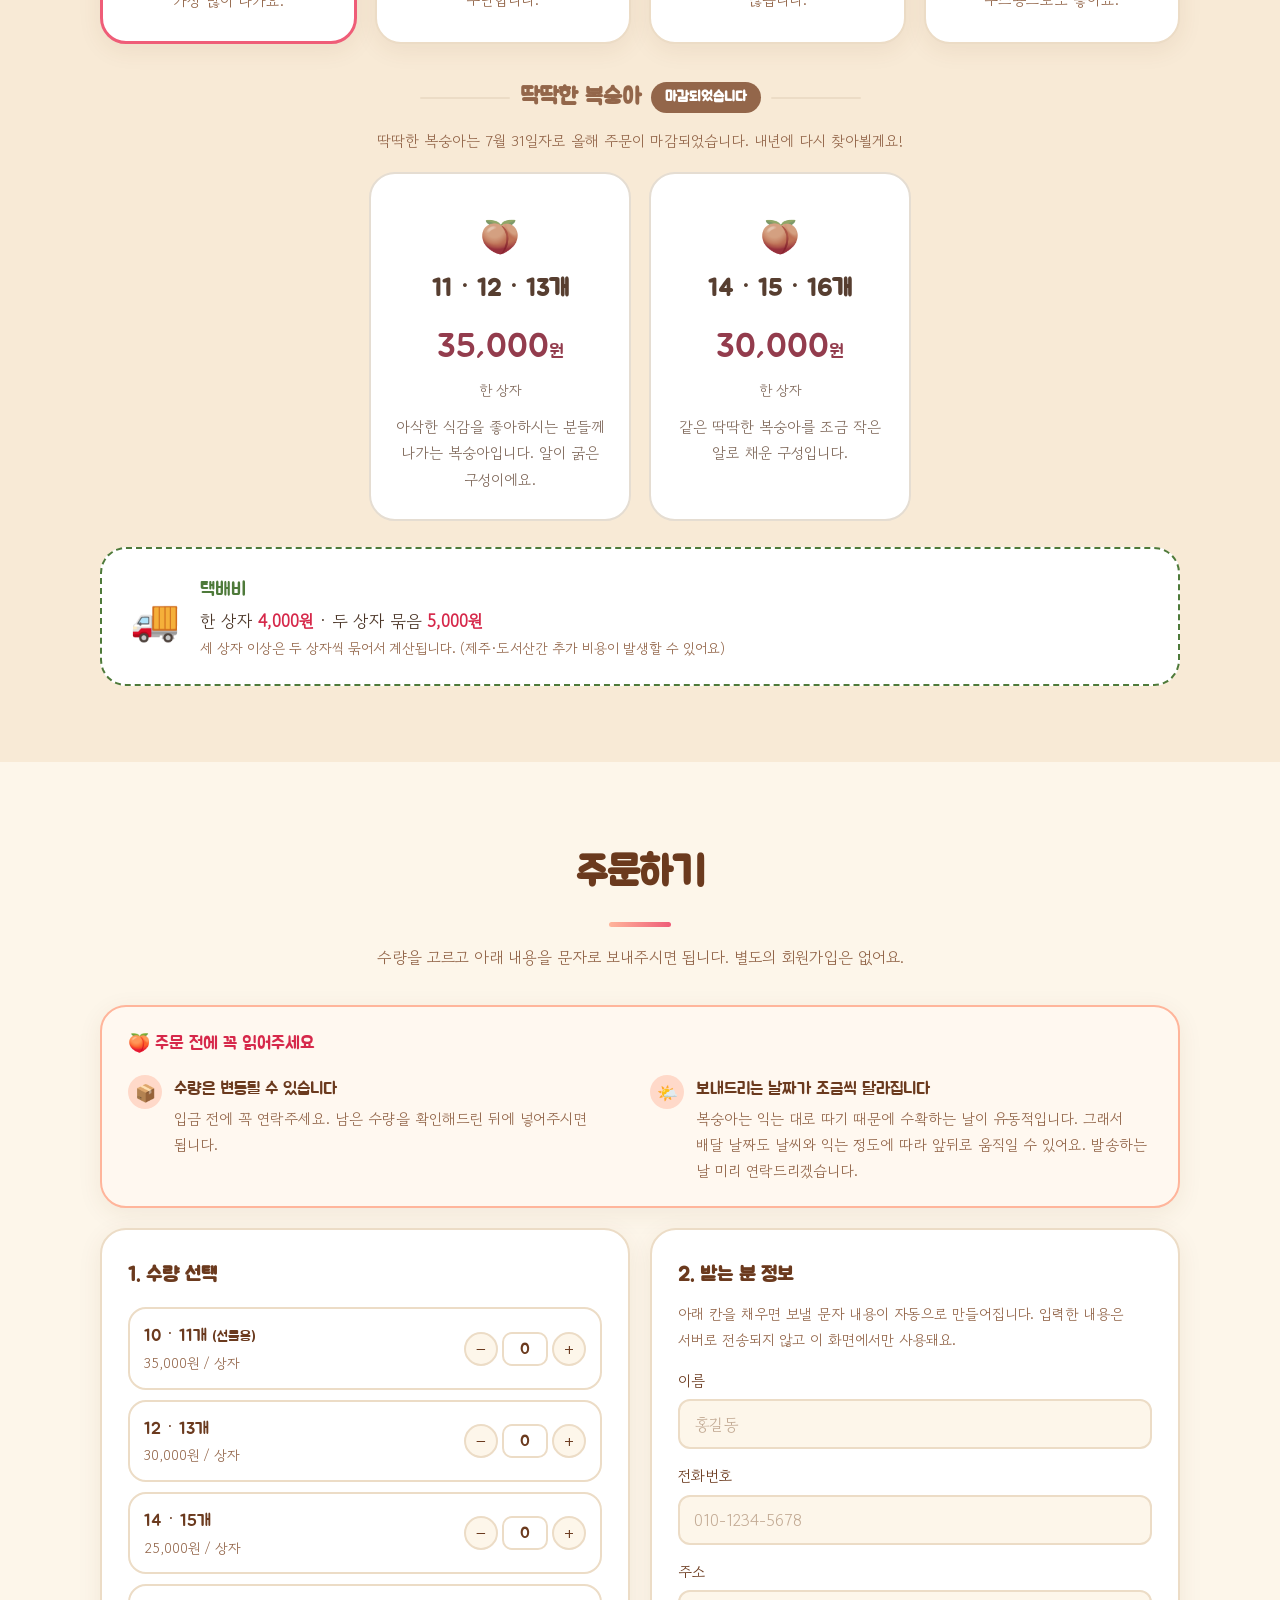
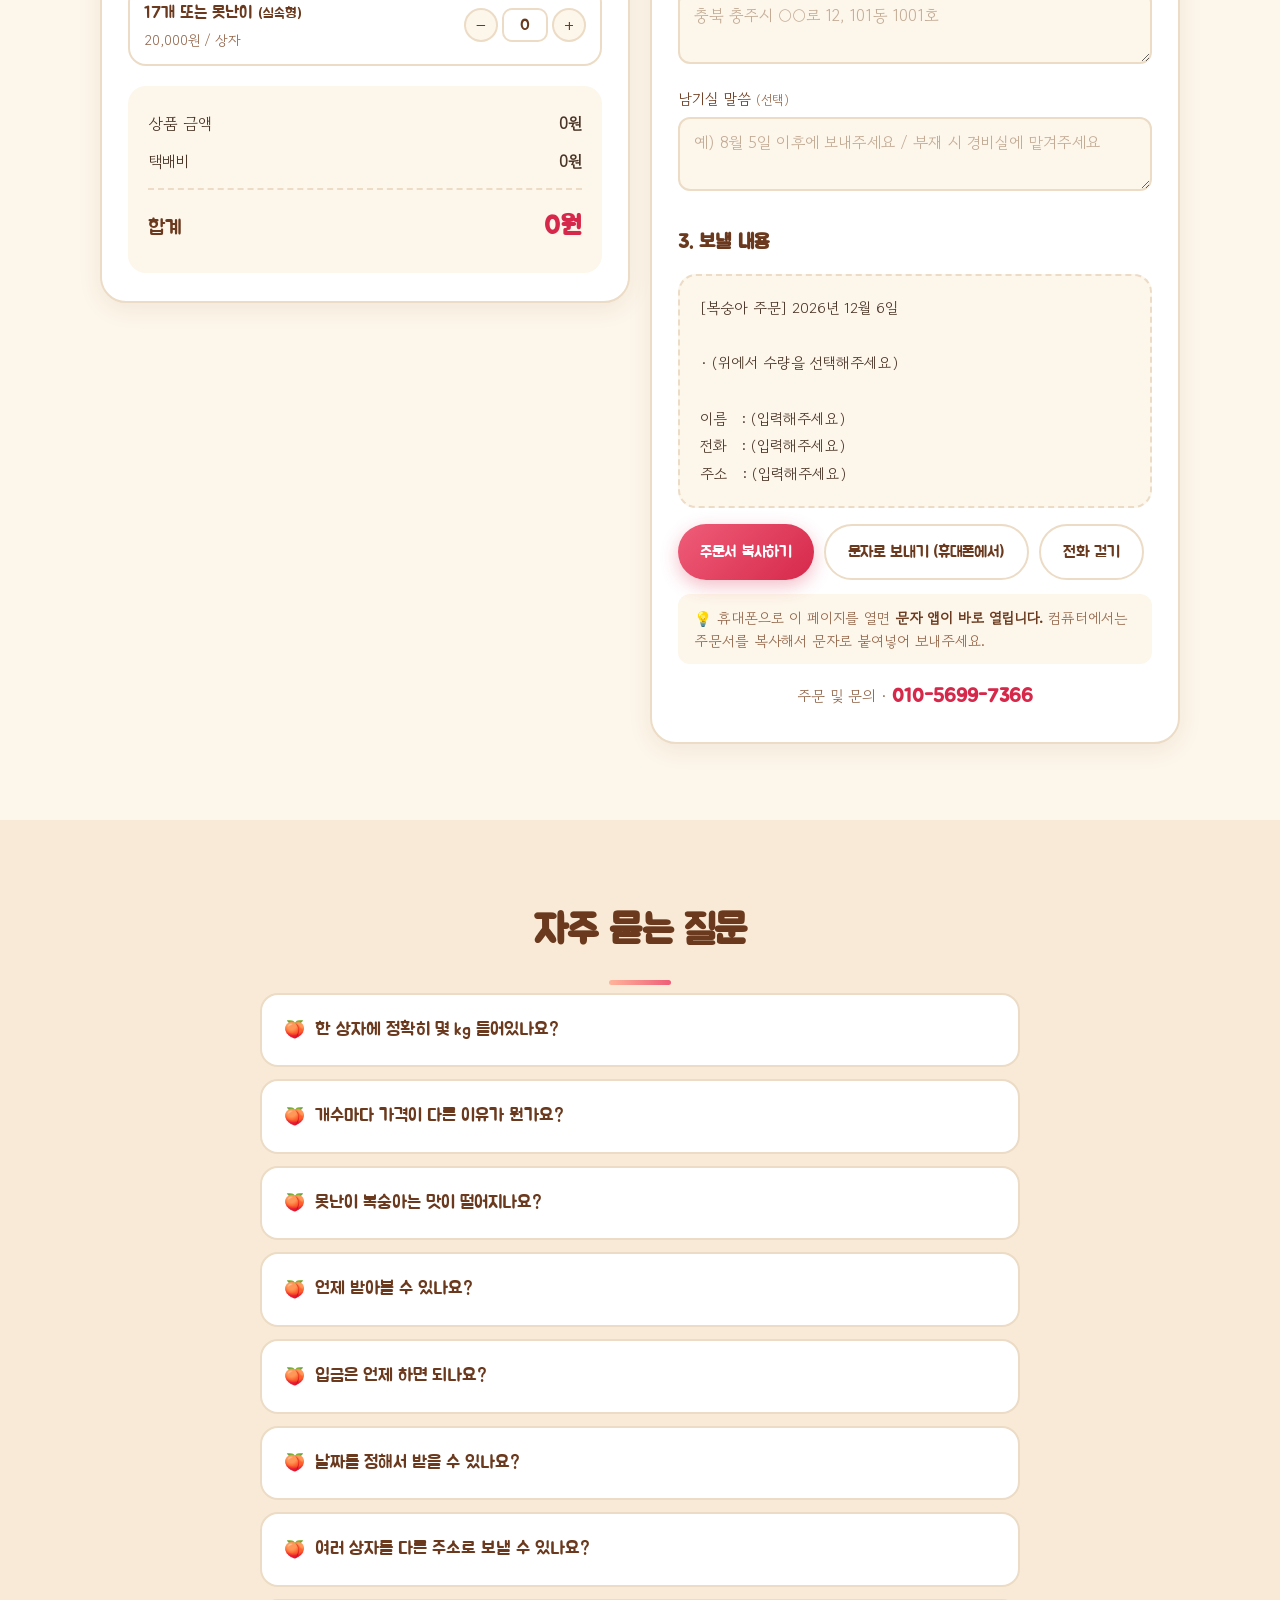
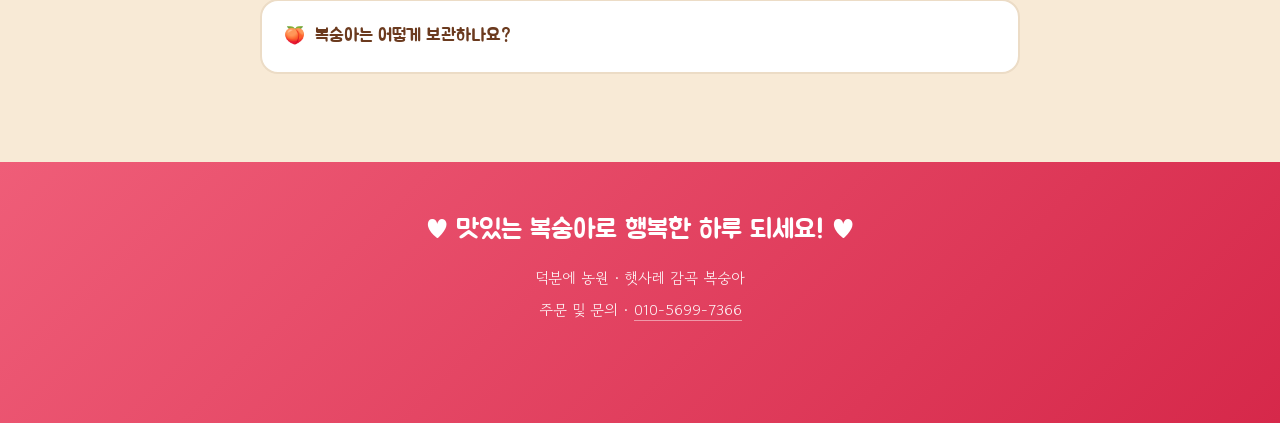
==== commit 4e689cef: "주문 전 안내 추가 (수량 변동 · 유동적인 배송일) - 주문하기 화면 맨 위에 '주문 전에 꼭 읽어주세요' 안내를 넣었습니다   · 수량은 변동될 수 있으니 입금 전에 꼭 연락주" ====
--- a/index.html
+++ b/index.html
@@ -142,6 +142,9 @@
     <h2 class="h2">주문하기</h2>
     <p class="sub">수량을 고르고 아래 내용을 문자로 보내주시면 됩니다. 별도의 회원가입은 없어요.</p>
 
+    <!-- 주문 전 안내 (내용은 site-data.js 의 ORDER_NOTICES) -->
+    <div class="notice reveal" id="orderNotice"><!-- JS 생성 --></div>
+
     <div class="order">
       <!-- 왼쪽: 수량 선택 -->
       <div class="order__panel">
@@ -202,7 +205,13 @@
       <p>아닙니다. 겉에 흠집이 있거나 모양이 고르지 않을 뿐, 당도와 신선도는 똑같습니다. 집에서 드시거나 잼·주스용으로 아주 좋아요.</p></details>
 
     <details class="faq"><summary>언제 받아볼 수 있나요?</summary>
-      <p>주문하신 다음 수확 일정에 맞춰 당일 수확·당일 발송합니다. 보통 발송 다음 날 도착하며, 주말·공휴일과 택배사 사정에 따라 하루 정도 늦어질 수 있습니다.</p></details>
+      <p>복숭아는 익는 대로 따기 때문에 수확하는 날이 유동적입니다. 날씨와 익는 정도에 따라 하루 이틀 앞뒤로 움직일 수 있어서, 받으시는 날짜도 미리 딱 정해드리기가 어렵습니다. 대신 <b>수확해서 보내드리는 날 미리 연락드립니다.</b> 발송한 뒤에는 보통 다음 날 도착하며, 주말·공휴일과 택배사 사정에 따라 하루 정도 늦어질 수 있습니다.</p></details>
+
+    <details class="faq"><summary>입금은 언제 하면 되나요?</summary>
+      <p>주문 문자를 보내주시면 남은 수량을 확인해서 답장드립니다. <b>그때 안내해드리는 계좌로 입금해주세요.</b> 수량이 변동될 수 있어 미리 입금하시면 오히려 번거로워질 수 있습니다. 계좌번호는 안전을 위해 사이트에 올리지 않고 주문하신 분께만 따로 알려드립니다.</p></details>
+
+    <details class="faq"><summary>날짜를 정해서 받을 수 있나요?</summary>
+      <p>"○월 ○일 이후에 보내주세요" 처럼 <b>받고 싶지 않은 기간</b>을 알려주시면 그때를 피해서 보내드립니다. 다만 수확 사정에 따라 딱 그날 맞춰 보내드리기는 어려울 수 있으니, 주문하실 때 남기실 말씀에 적어주시면 최대한 맞춰보겠습니다.</p></details>
 
     <details class="faq"><summary>여러 상자를 다른 주소로 보낼 수 있나요?</summary>
       <p>가능합니다. 주문서에 받는 분별로 이름·전화번호·주소를 각각 적어서 보내주세요.</p></details>
--- a/assets/css/style.css
+++ b/assets/css/style.css
@@ -400,10 +400,58 @@
 }
 
 /* ───────── 가격표 ───────── */
-.pricegrid {
-  display: grid;
-  grid-template-columns: repeat(auto-fit, minmax(240px, 1fr));
+.pricegrid { display: flex; flex-direction: column; gap: 34px; }
+
+.pgroup__cards {
+  display: flex;
+  flex-wrap: wrap;
+  justify-content: center;
   gap: 18px;
+}
+.pgroup__cards > .pcard { flex: 1 1 228px; }
+/* 한 묶음에 2개만 있어도 카드가 넓게 늘어나지 않고 가운데로 모입니다 */
+@media (min-width: 861px) { .pgroup__cards > .pcard { max-width: 262px; } }
+/* 묶음 제목 (예: 딱딱한 복숭아) */
+.pgroup__title {
+  display: flex; align-items: center; justify-content: center;
+  flex-wrap: wrap; gap: 10px;
+  margin: 0 0 18px;
+  font-family: var(--font-title);
+  font-size: 23px;
+  color: var(--brown);
+}
+.pgroup__title::before,
+.pgroup__title::after {
+  content: '';
+  flex: 1 1 40px;
+  max-width: 90px;
+  height: 2px;
+  border-radius: 99px;
+  background: var(--line);
+}
+.pgroup__badge {
+  background: var(--green); color: #fff;
+  font-size: 14px; padding: 3px 14px; border-radius: 99px;
+}
+
+/* 주문이 마감된 묶음 */
+.pgroup__badge--closed { background: var(--brown-soft); }
+.pgroup__note {
+  margin: -8px 0 18px;
+  text-align: center;
+  font-size: 15px;
+  color: var(--brown-soft);
+}
+.pgroup--closed .pgroup__title { color: var(--brown-soft); }
+.pgroup--closed .pcard {
+  opacity: .6;
+  filter: grayscale(.5);
+  box-shadow: none;
+}
+.pgroup--closed .pcard:hover {
+  transform: none;
+  border-color: var(--line);
+  box-shadow: none;
 }
 .pcard {
   position: relative;
@@ -444,6 +492,42 @@
 .shipping__note { font-size: 14px; color: var(--brown-soft); margin-top: 4px; }
 
 /* ───────── 주문 ───────── */
+/* 주문 전 안내 */
+.notice {
+  margin: 0 0 20px;
+  padding: 22px 26px;
+  background: #fff8f0;
+  border: 2px solid var(--peach);
+  border-radius: var(--radius-lg);
+  box-shadow: var(--shadow);
+}
+.notice__head {
+  margin: 0 0 14px;
+  font-family: var(--font-title);
+  font-size: 18px;
+  color: var(--pink-deep);
+}
+.notice__list { margin: 0; padding: 0; list-style: none; display: grid; gap: 14px; }
+.notice__item { display: flex; gap: 12px; align-items: flex-start; }
+.notice__icon {
+  flex-shrink: 0;
+  width: 34px; height: 34px;
+  display: grid; place-items: center;
+  font-size: 17px;
+  background: var(--peach-soft);
+  border-radius: 50%;
+}
+.notice__item b {
+  display: block;
+  font-family: var(--font-title);
+  font-weight: normal;
+  font-size: 16.5px;
+  color: var(--brown);
+}
+.notice__text { display: block; font-size: 15px; color: var(--brown-soft); margin-top: 2px; }
+
+@media (min-width: 861px) { .notice__list { grid-template-columns: 1fr 1fr; gap: 20px; } }
+
 .order { display: grid; grid-template-columns: 1fr 1fr; gap: 20px; align-items: start; }
 .order__panel {
   background: var(--paper);
@@ -455,6 +539,18 @@
 .order__hint { font-size: 14.5px; color: var(--brown-soft); margin: -6px 0 16px; }
 
 .qty { display: flex; flex-direction: column; gap: 10px; }
+/* 수량 선택의 묶음 소제목 */
+.qgroup {
+  display: flex; align-items: center; gap: 8px;
+  margin: 10px 0 0;
+  font-family: var(--font-title);
+  font-size: 16px;
+  color: var(--brown);
+}
+.qgroup__badge {
+  background: var(--green); color: #fff;
+  font-size: 12.5px; padding: 2px 10px; border-radius: 99px;
+}
 .qrow {
   display: flex; align-items: center; gap: 12px;
   padding: 12px 14px;
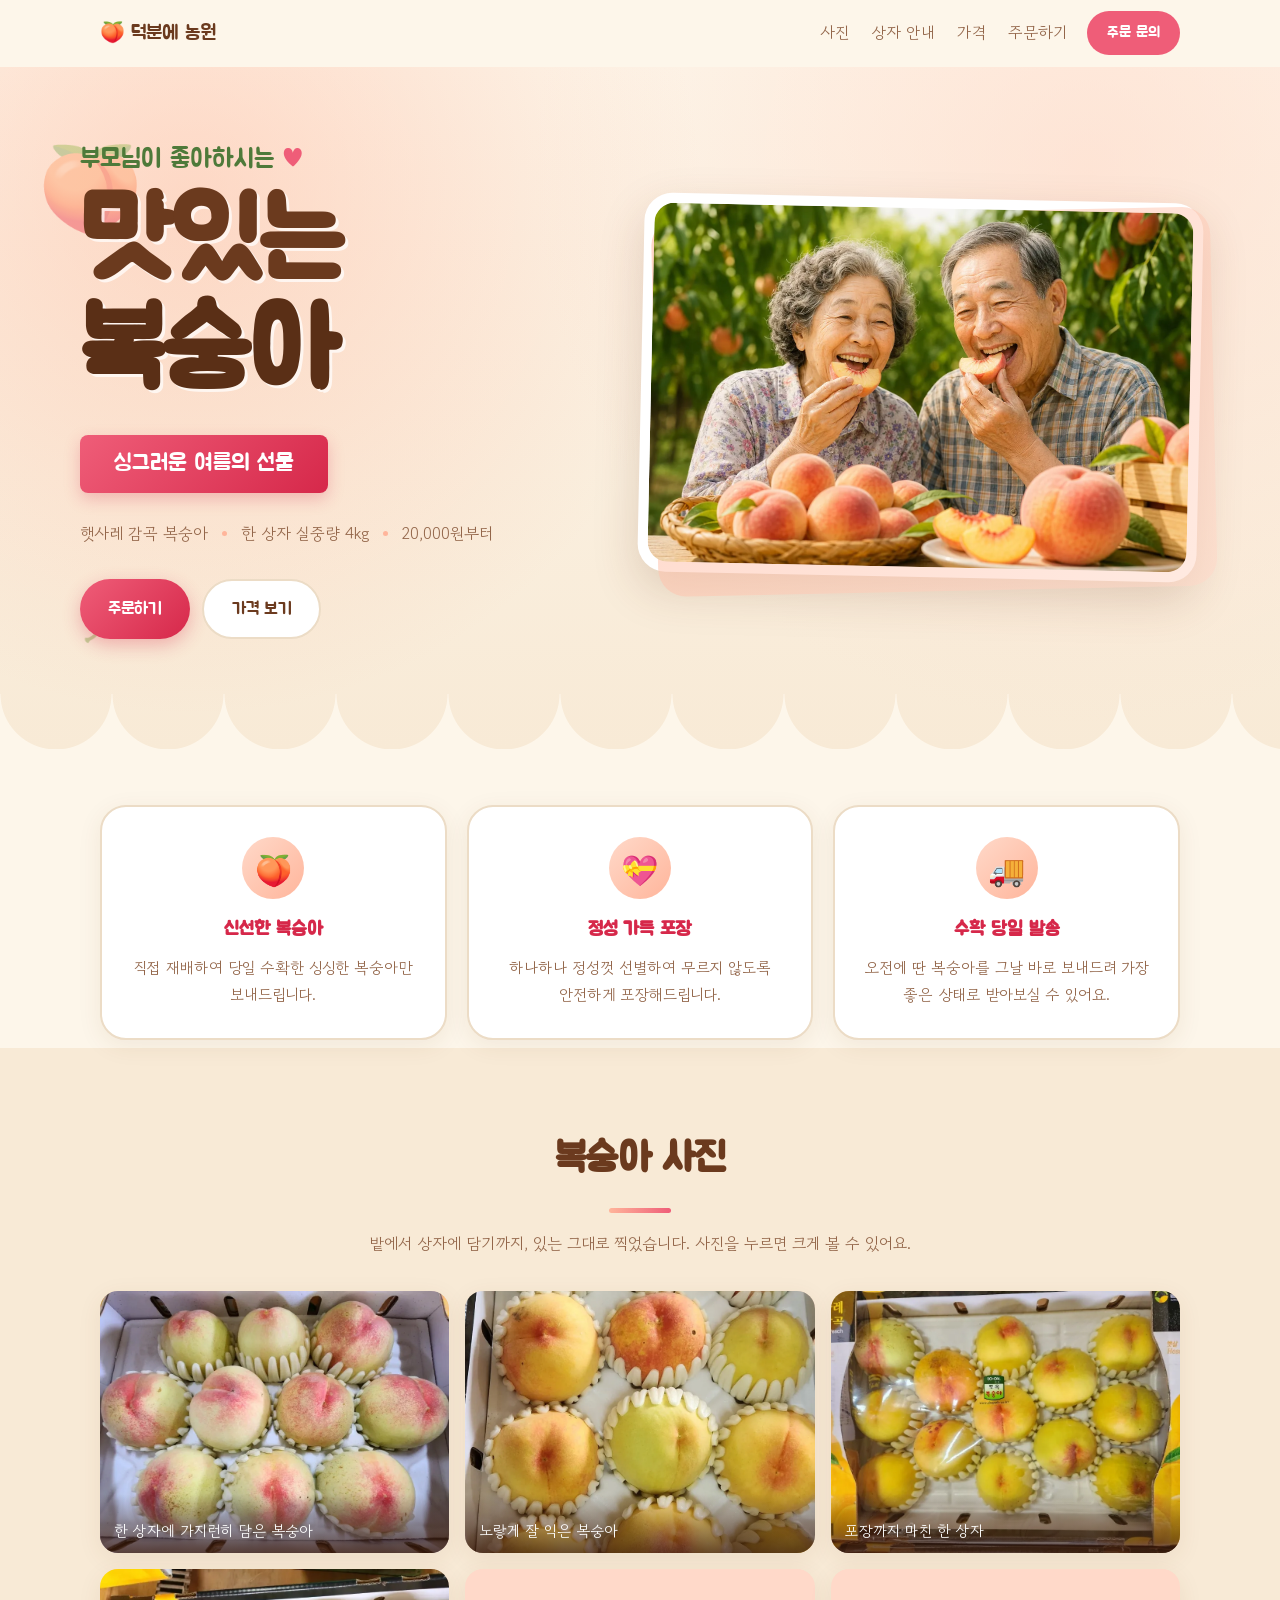
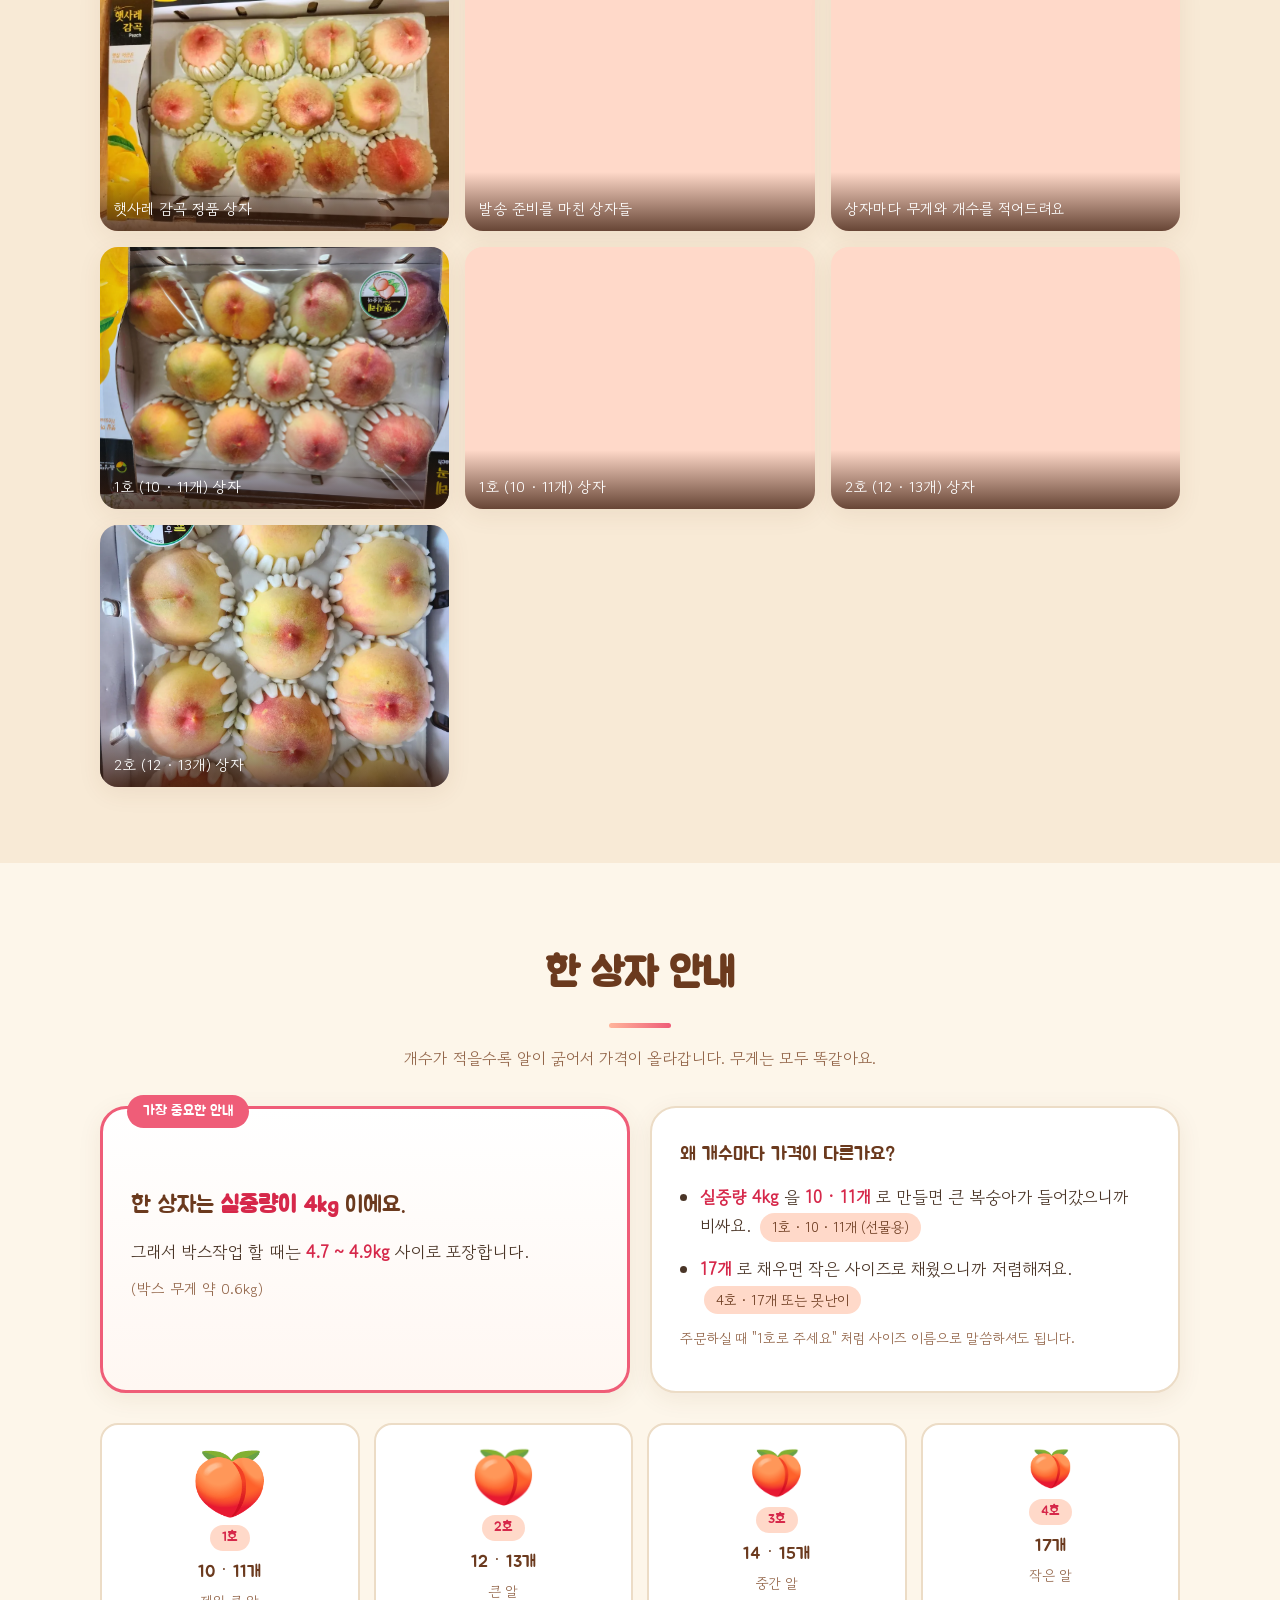
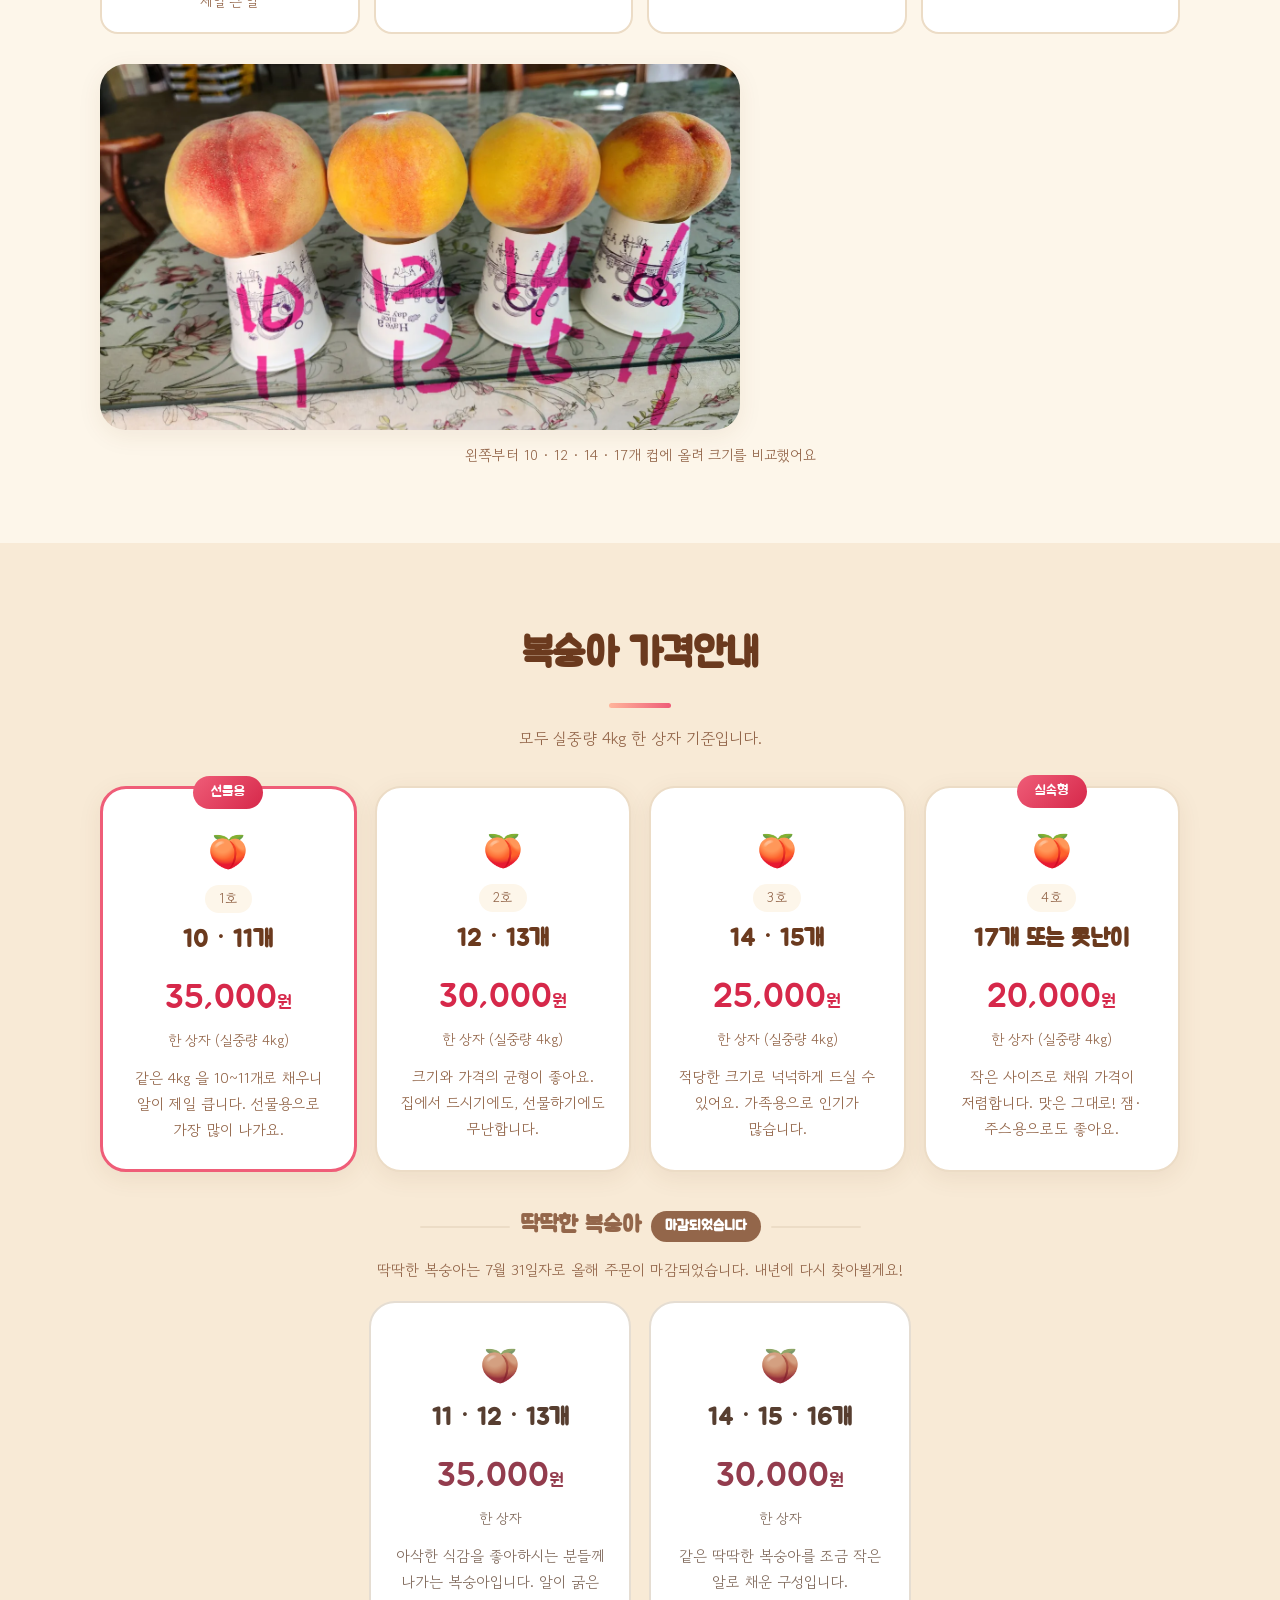
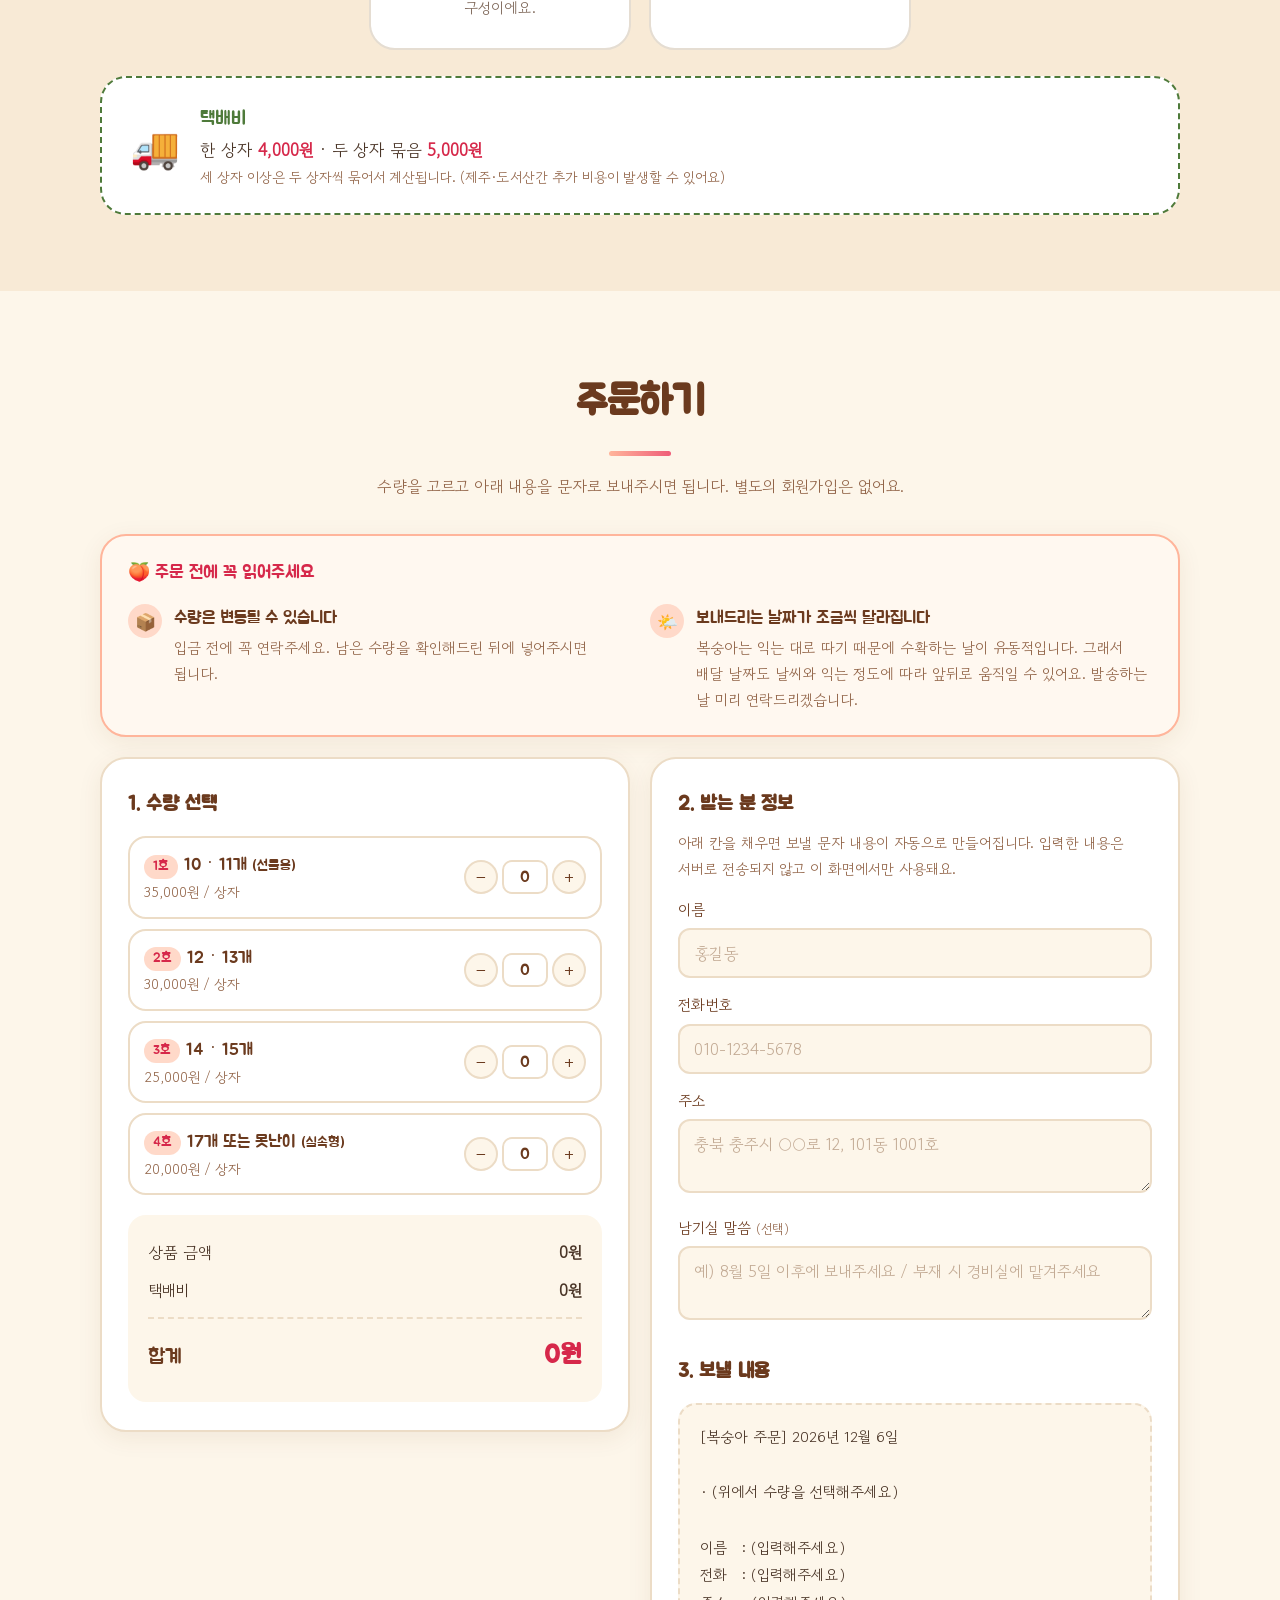
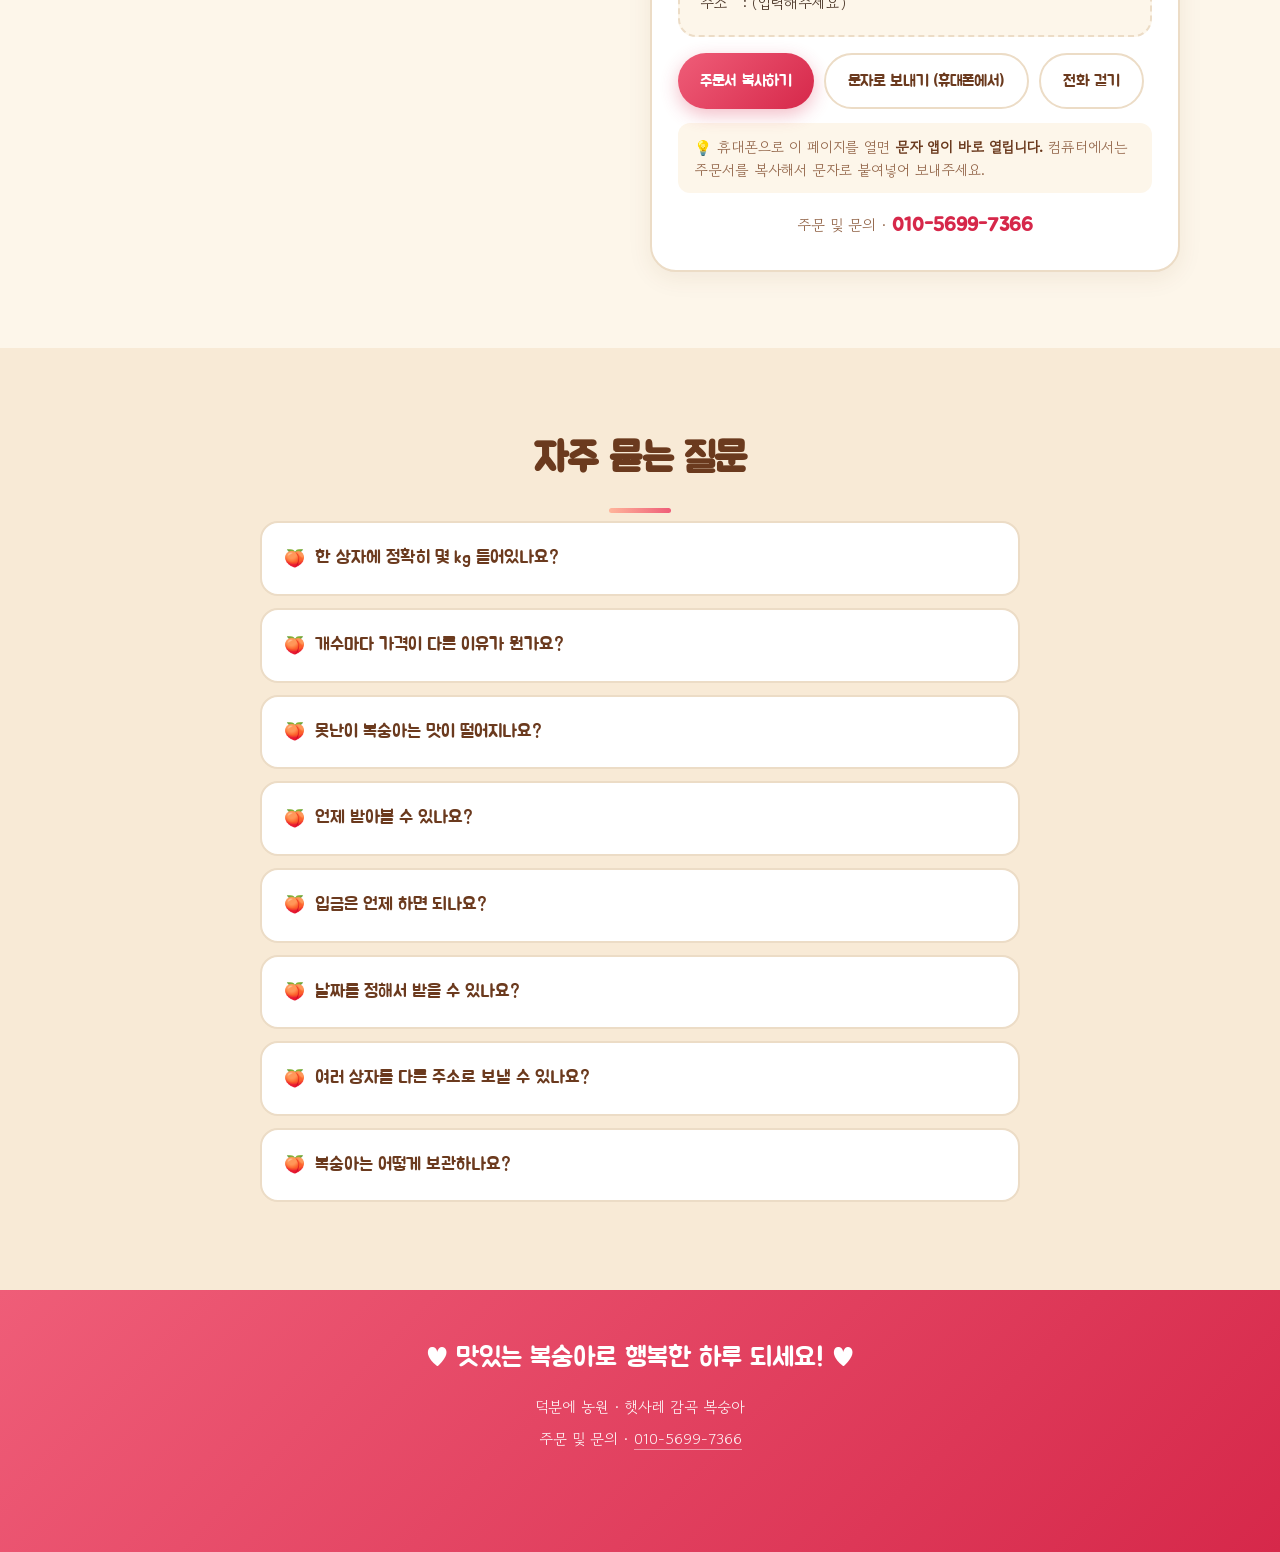
==== commit d8de6fb5: "사이즈별 이름(1~4호) 추가 및 실제 크기 비교 사진 반영 올려주신 사이즈 비교 사진과 11개·12개 상자 사진을 사이트에 반영했습니다.  - 10·11개 → 1호, 12·13개" ====
--- a/index.html
+++ b/index.html
@@ -106,14 +106,19 @@
         <p class="boxinfo__q">왜 개수마다 가격이 다른가요?</p>
         <ul class="boxinfo__list">
           <li><b>실중량 4kg</b> 을 <b>10 · 11개</b> 로 만들면 큰 복숭아가 들어갔으니까 비싸요.
-            <span class="chip">10 · 11개 (선물용)</span></li>
-          <li><b>17개</b> 로 채우면 작은 사이즈로 채웠으니까 저렴해져요.</li>
+            <span class="chip">1호 · 10 · 11개 (선물용)</span></li>
+          <li><b>17개</b> 로 채우면 작은 사이즈로 채웠으니까 저렴해져요.
+            <span class="chip">4호 · 17개 또는 못난이</span></li>
         </ul>
+        <p class="boxinfo__hint">주문하실 때 "1호로 주세요" 처럼 사이즈 이름으로 말씀하셔도 됩니다.</p>
       </div>
     </div>
 
     <!-- 크기 비교 시각화 -->
     <div class="sizebar" id="sizeBar"><!-- JS 생성 --></div>
+
+    <!-- 실제 크기 비교 사진 -->
+    <figure class="sizephoto reveal" id="sizePhoto" hidden><!-- JS 생성 --></figure>
   </div>
 </section>
 
--- a/assets/css/style.css
+++ b/assets/css/style.css
@@ -358,6 +358,10 @@
   border-color: var(--pink);
   border-width: 3px;
   background: linear-gradient(180deg, #fff, #fff7f2);
+  /* 옆 카드보다 내용이 짧아도 가운데로 모이게 합니다 */
+  display: flex;
+  flex-direction: column;
+  justify-content: center;
 }
 .boxinfo__badge {
   position: absolute; top: -14px; left: 24px;
@@ -377,6 +381,11 @@
   background: var(--peach-soft); color: var(--brown);
   border-radius: 99px; padding: 2px 12px; font-size: 14px;
 }
+.boxinfo__hint {
+  margin: 14px 0 0;
+  font-size: 14px;
+  color: var(--brown-soft);
+}
 
 /* 크기 비교 막대 */
 .sizebar {
@@ -391,8 +400,35 @@
   text-align: center;
 }
 .szitem__peach { line-height: 1; margin-bottom: 10px; }
+.szitem__size {
+  display: inline-block;
+  margin-bottom: 6px;
+  padding: 2px 12px;
+  border-radius: 99px;
+  background: var(--peach-soft);
+  color: var(--pink-deep);
+  font-family: var(--font-title);
+  font-size: 13px;
+}
 .szitem__count { font-family: var(--font-title); color: var(--brown); font-size: 17px; }
 .szitem__label { font-size: 14px; color: var(--brown-soft); margin-top: 2px; }
+
+/* 실제 크기 비교 사진 */
+.sizephoto {
+  margin: 30px 0 0;
+  text-align: center;
+}
+.sizephoto img {
+  width: 100%;
+  max-width: 640px;
+  border-radius: var(--radius-lg);
+  box-shadow: var(--shadow);
+}
+.sizephoto figcaption {
+  margin-top: 12px;
+  font-size: 14.5px;
+  color: var(--brown-soft);
+}
 
 @media (max-width: 860px) {
   .boxinfo { grid-template-columns: 1fr; }
@@ -475,6 +511,16 @@
 .pcard__count { font-family: var(--font-title); font-size: 24px; color: var(--brown); margin: 6px 0 2px; }
 .pcard__price { font-family: var(--font-title); font-size: 34px; color: var(--pink-deep); margin: 8px 0 0; }
 .pcard__price small { font-size: 18px; }
+.pcard__size {
+  display: inline-block;
+  margin: 8px 0 0;
+  padding: 2px 14px;
+  border-radius: 99px;
+  background: var(--cream);
+  color: var(--brown-soft);
+  font-size: 13.5px;
+  letter-spacing: .5px;
+}
 .pcard__unit { font-size: 14px; color: var(--brown-soft); margin: 0 0 12px; }
 .pcard__desc { font-size: 15px; color: var(--brown-soft); margin: 0; min-height: 3em; }
 
@@ -561,6 +607,16 @@
 .qrow.is-on { border-color: var(--pink); background: #fff7f2; }
 .qrow__info { flex: 1; min-width: 0; }
 .qrow__name { font-family: var(--font-title); color: var(--brown); font-size: 17px; }
+.qrow__size {
+  display: inline-block;
+  margin-right: 6px;
+  padding: 1px 9px;
+  border-radius: 99px;
+  background: var(--peach-soft);
+  color: var(--pink-deep);
+  font-size: 12.5px;
+  vertical-align: middle;
+}
 .qrow__price { font-size: 14px; color: var(--brown-soft); }
 .qrow__ctrl { display: flex; align-items: center; gap: 4px; }
 .qbtn {
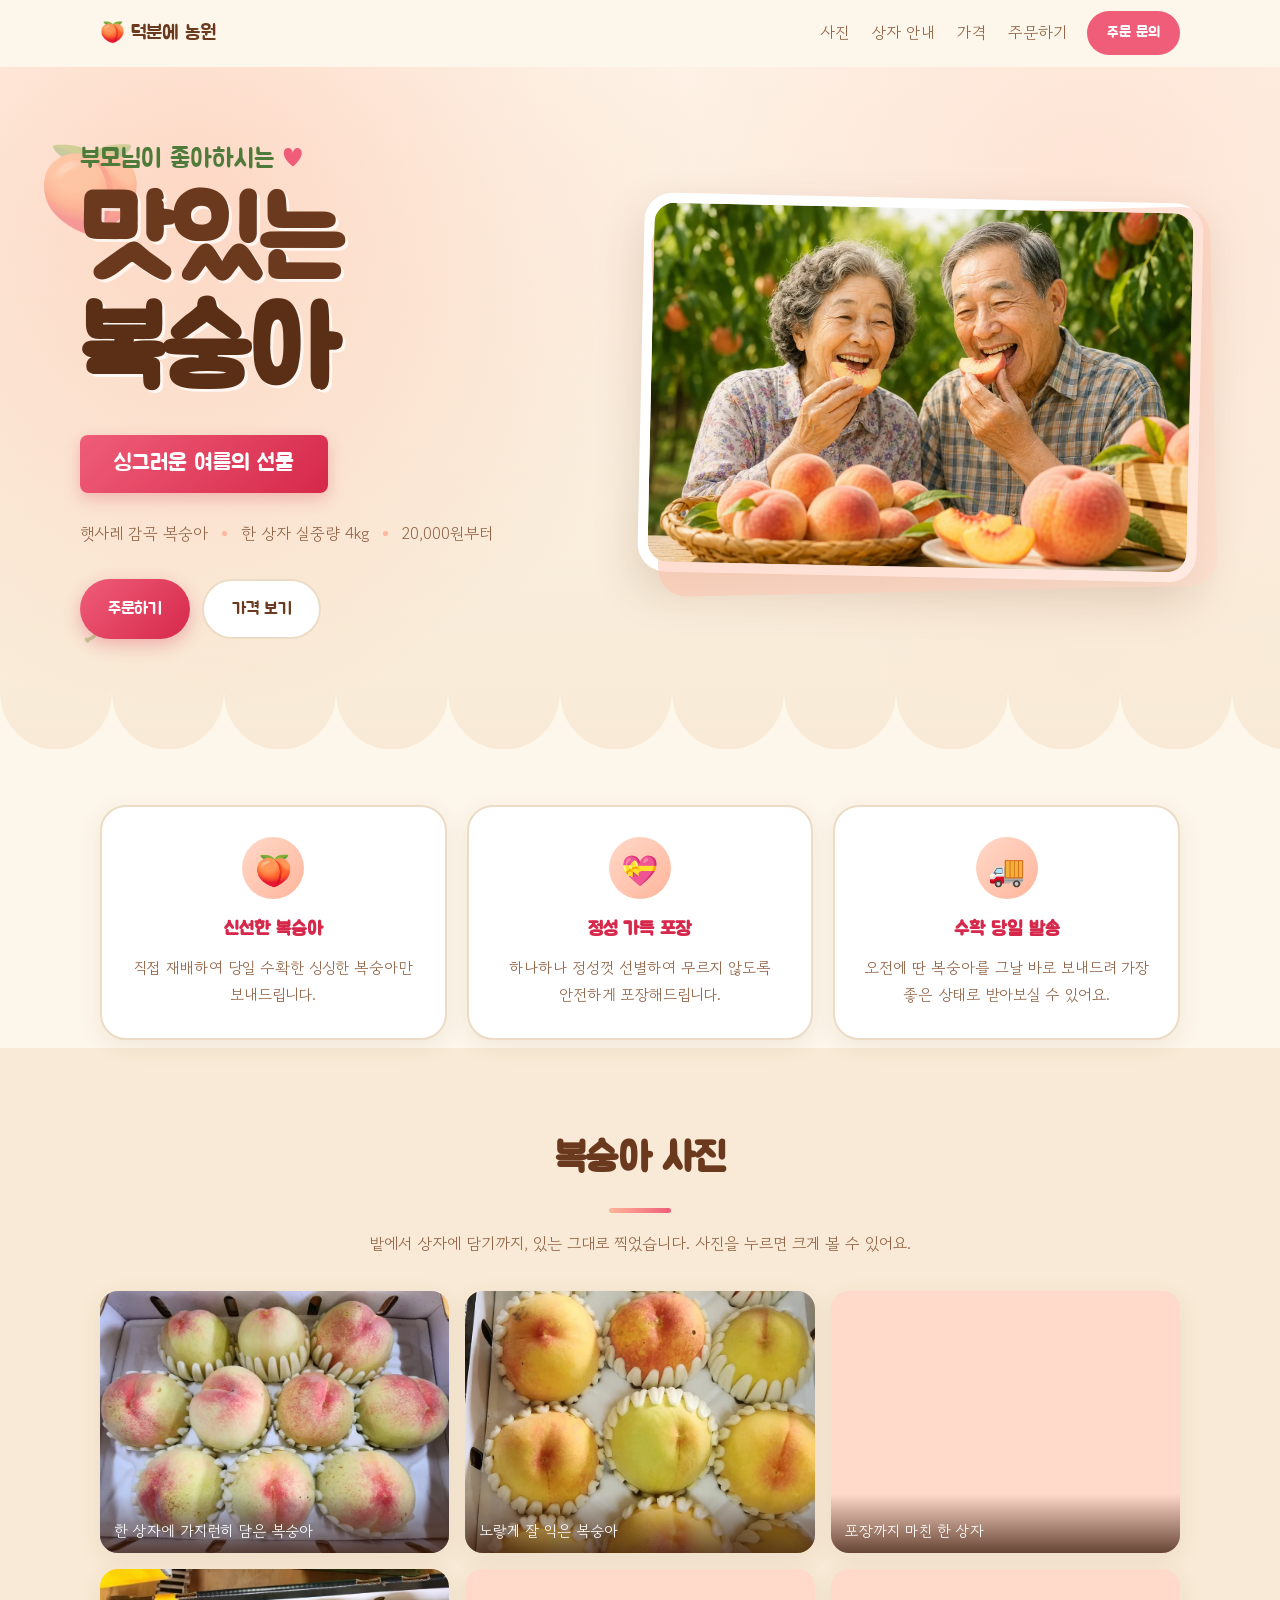
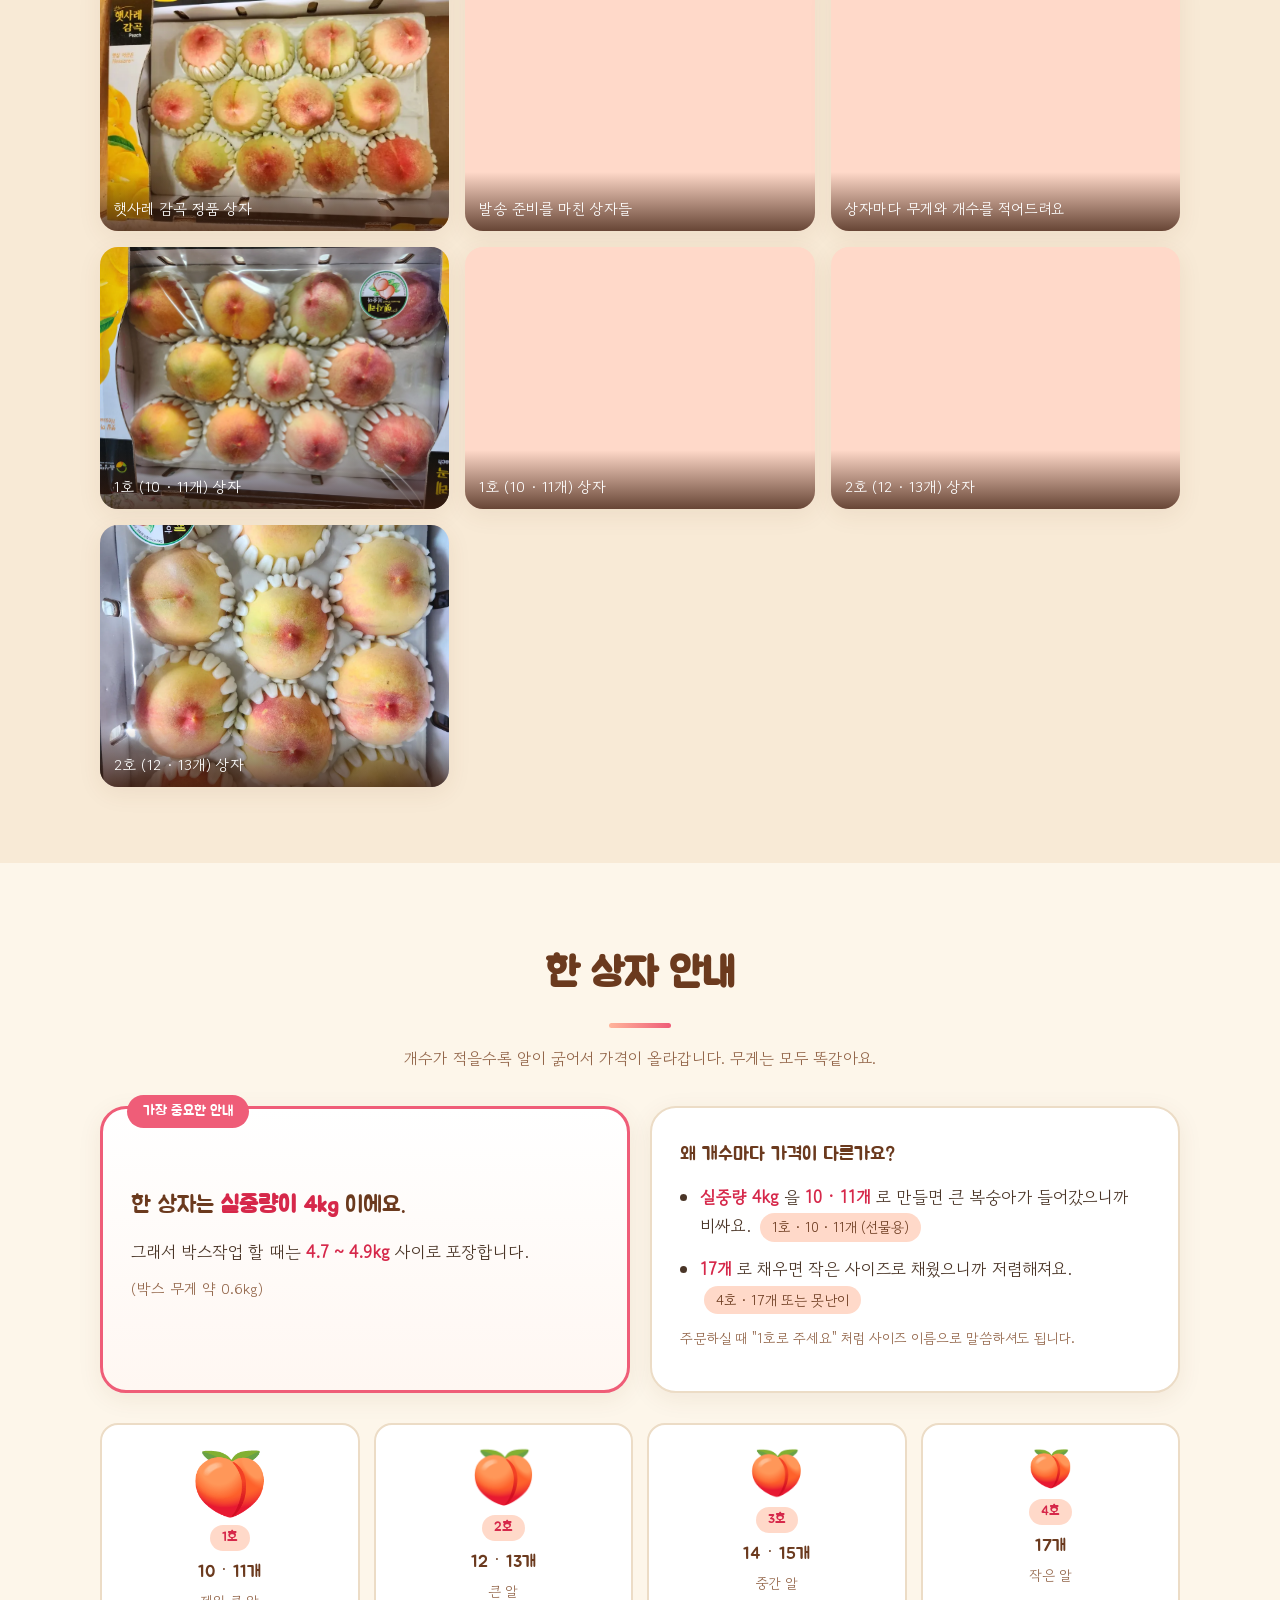
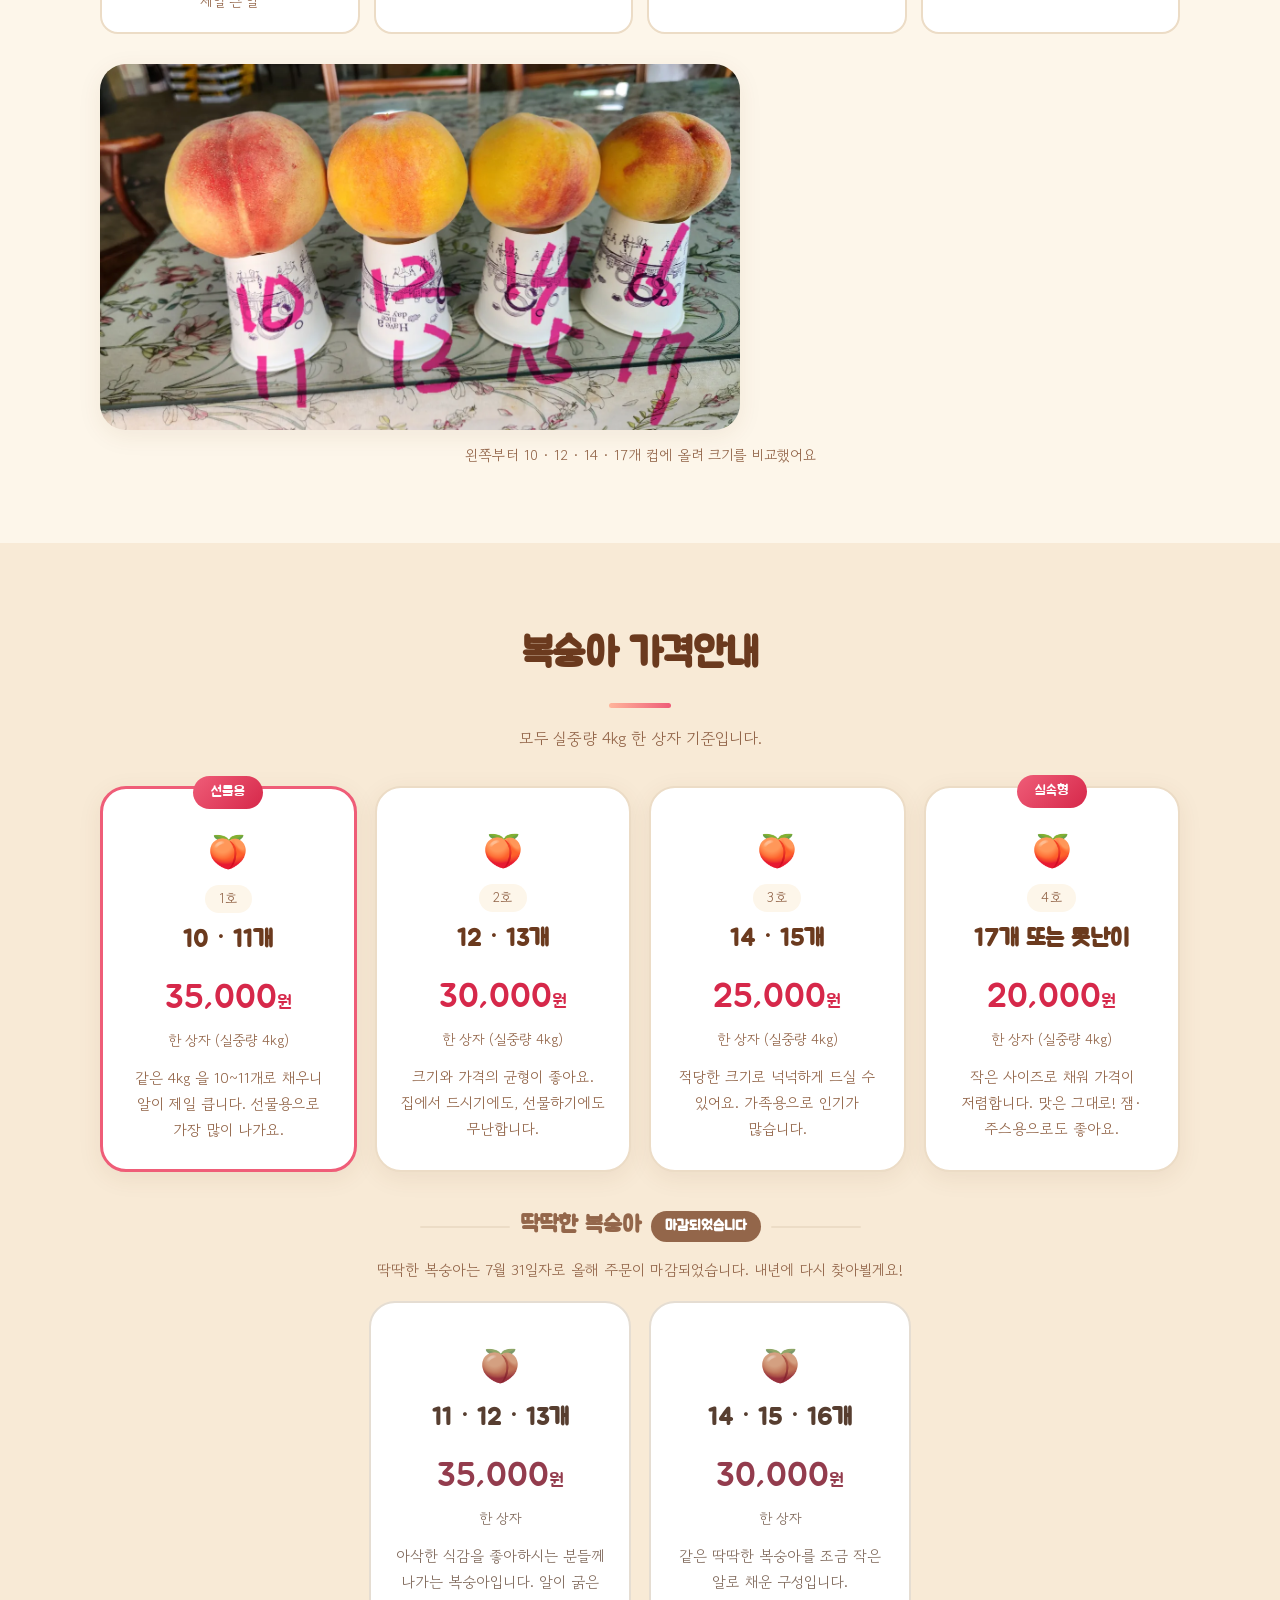
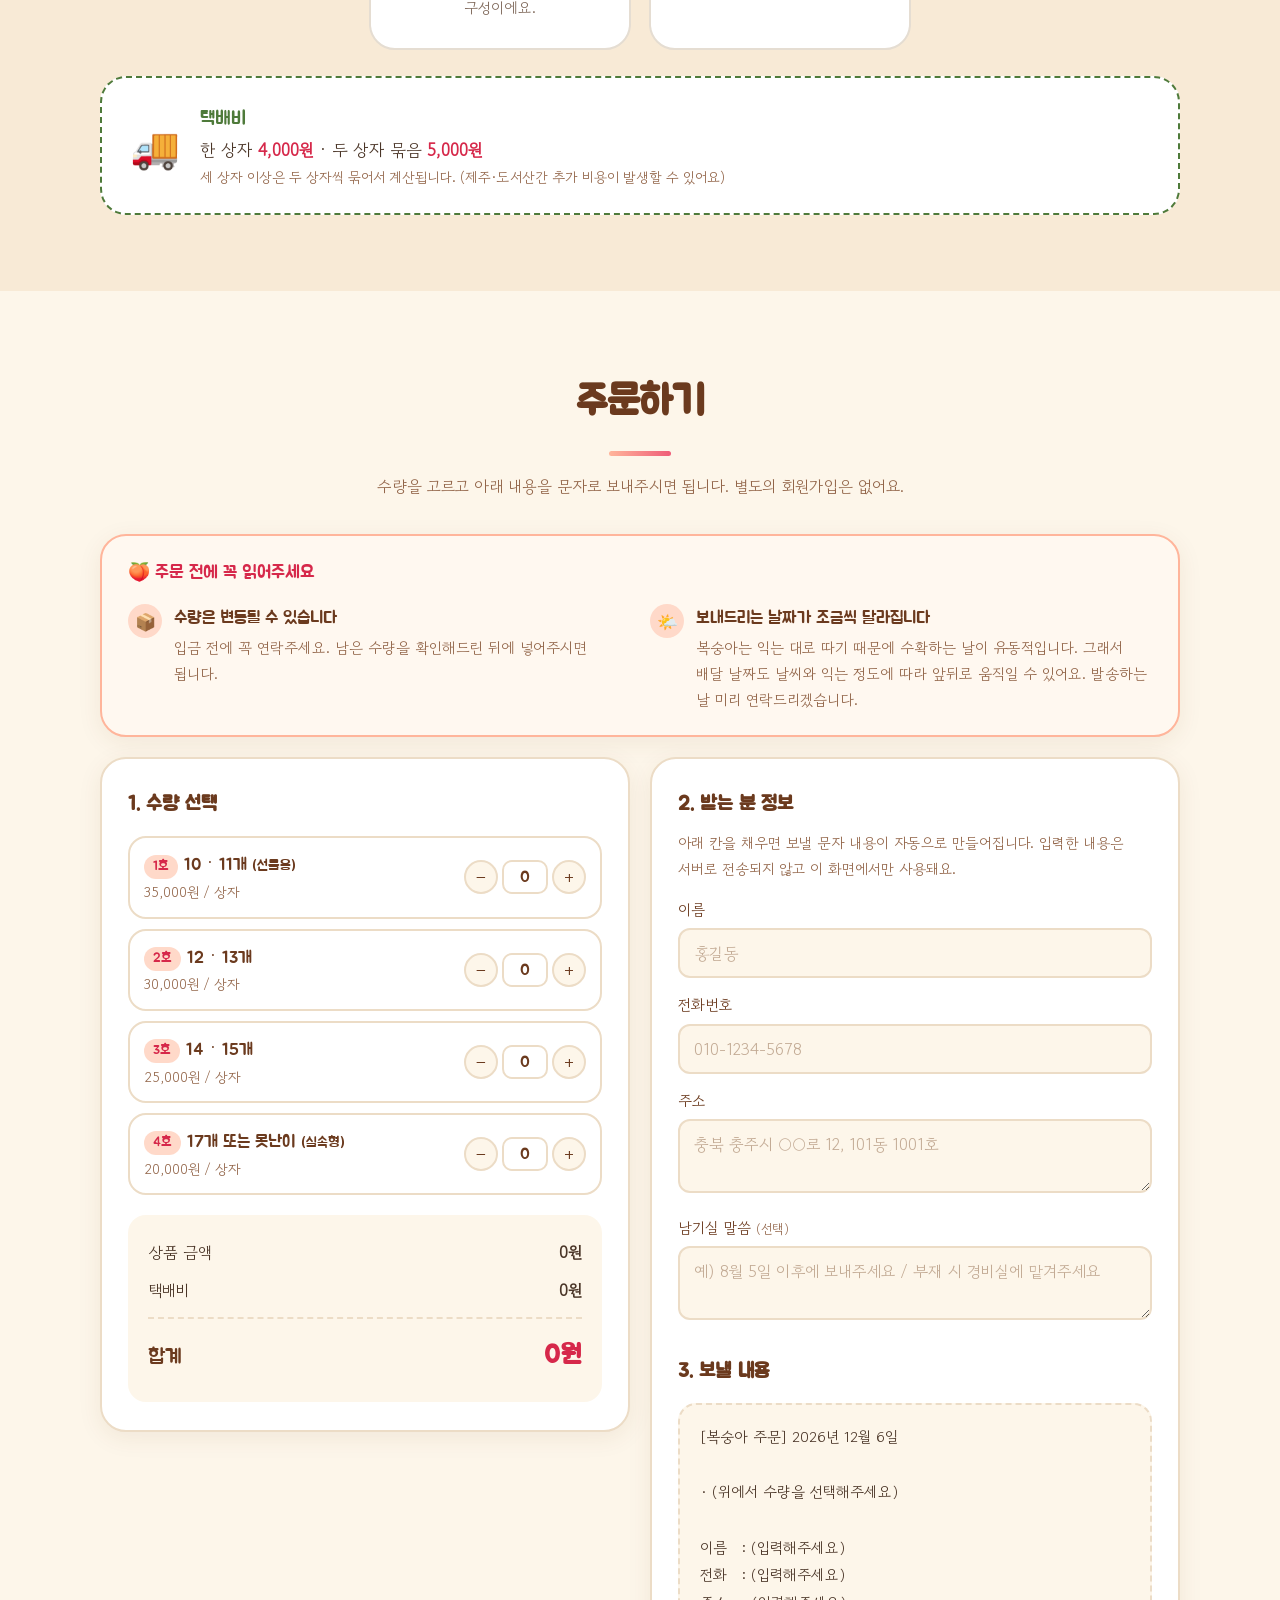
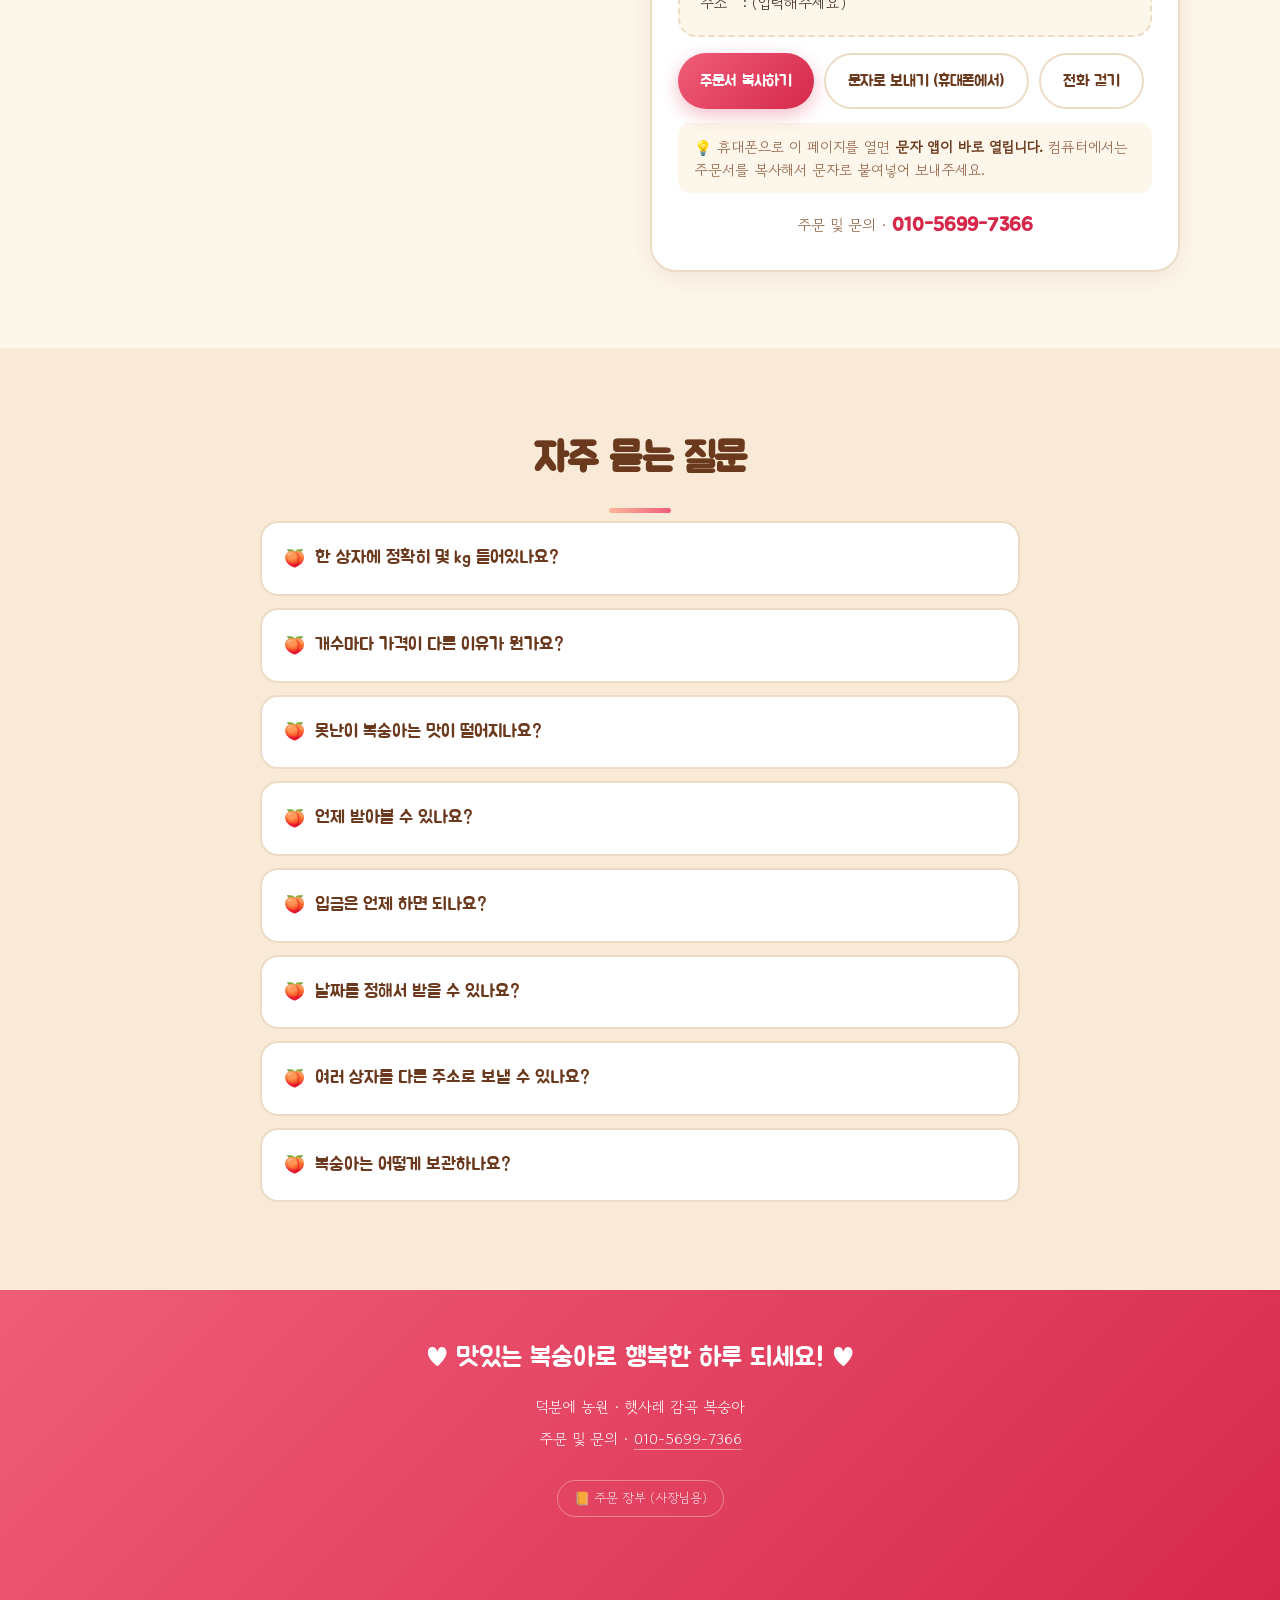
==== commit 8a273cfb: "메인 페이지 하단에 주문 장부 링크 추가 푸터 맨 아래에 '📒 주문 장부 (사장님용)' 버튼을 넣어 orders.html 로 바로 이동할 수 있게 했습니다.  - 손님이 오해하지 " ====
--- a/index.html
+++ b/index.html
@@ -231,6 +231,7 @@
   <p class="footer__msg">♥ 맛있는 복숭아로 행복한 하루 되세요! ♥</p>
   <p class="footer__farm">덕분에 농원 · 햇사레 감곡 복숭아</p>
   <p class="footer__phone" id="footerPhone"></p>
+  <a class="footer__admin" href="orders.html">📒 주문 장부 (사장님용)</a>
 </footer>
 
 <!-- 모바일 하단 고정 주문 버튼 -->
--- a/assets/css/style.css
+++ b/assets/css/style.css
@@ -753,6 +753,19 @@
 .footer__phone { margin: 6px 0 0; opacity: .92; font-size: 15px; }
 .footer__phone a { border-bottom: 1px solid rgba(255,255,255,.5); }
 
+/* 손님 눈에는 잘 안 띄지만, 사장님은 찾아 누르실 수 있는 크기 */
+.footer__admin {
+  display: inline-block;
+  margin-top: 28px;
+  padding: 6px 16px;
+  border: 1px solid rgba(255, 255, 255, .35);
+  border-radius: 99px;
+  font-size: 13px;
+  color: rgba(255, 255, 255, .75);
+  transition: color .15s, border-color .15s;
+}
+.footer__admin:hover { color: #fff; border-color: rgba(255, 255, 255, .7); }
+
 /* ───────── 모바일 고정 버튼 ───────── */
 .floatcta {
   display: none;
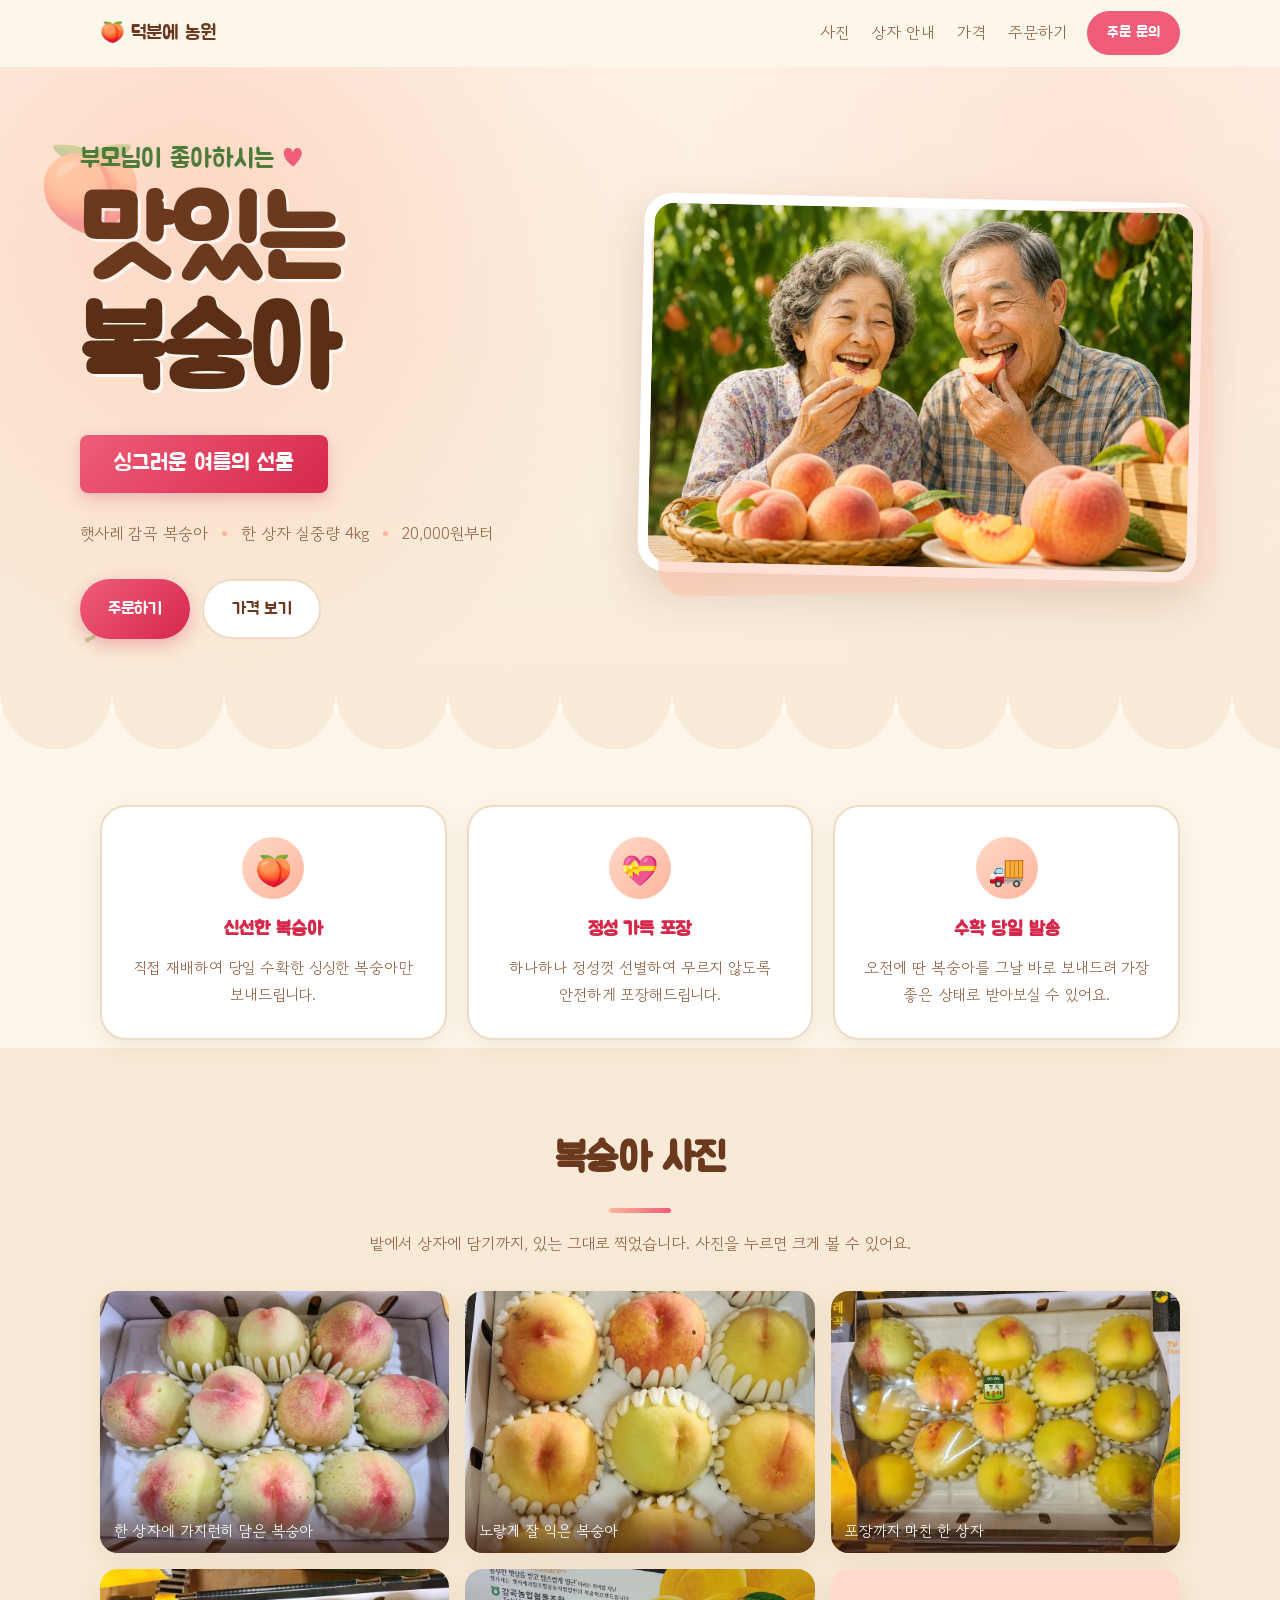
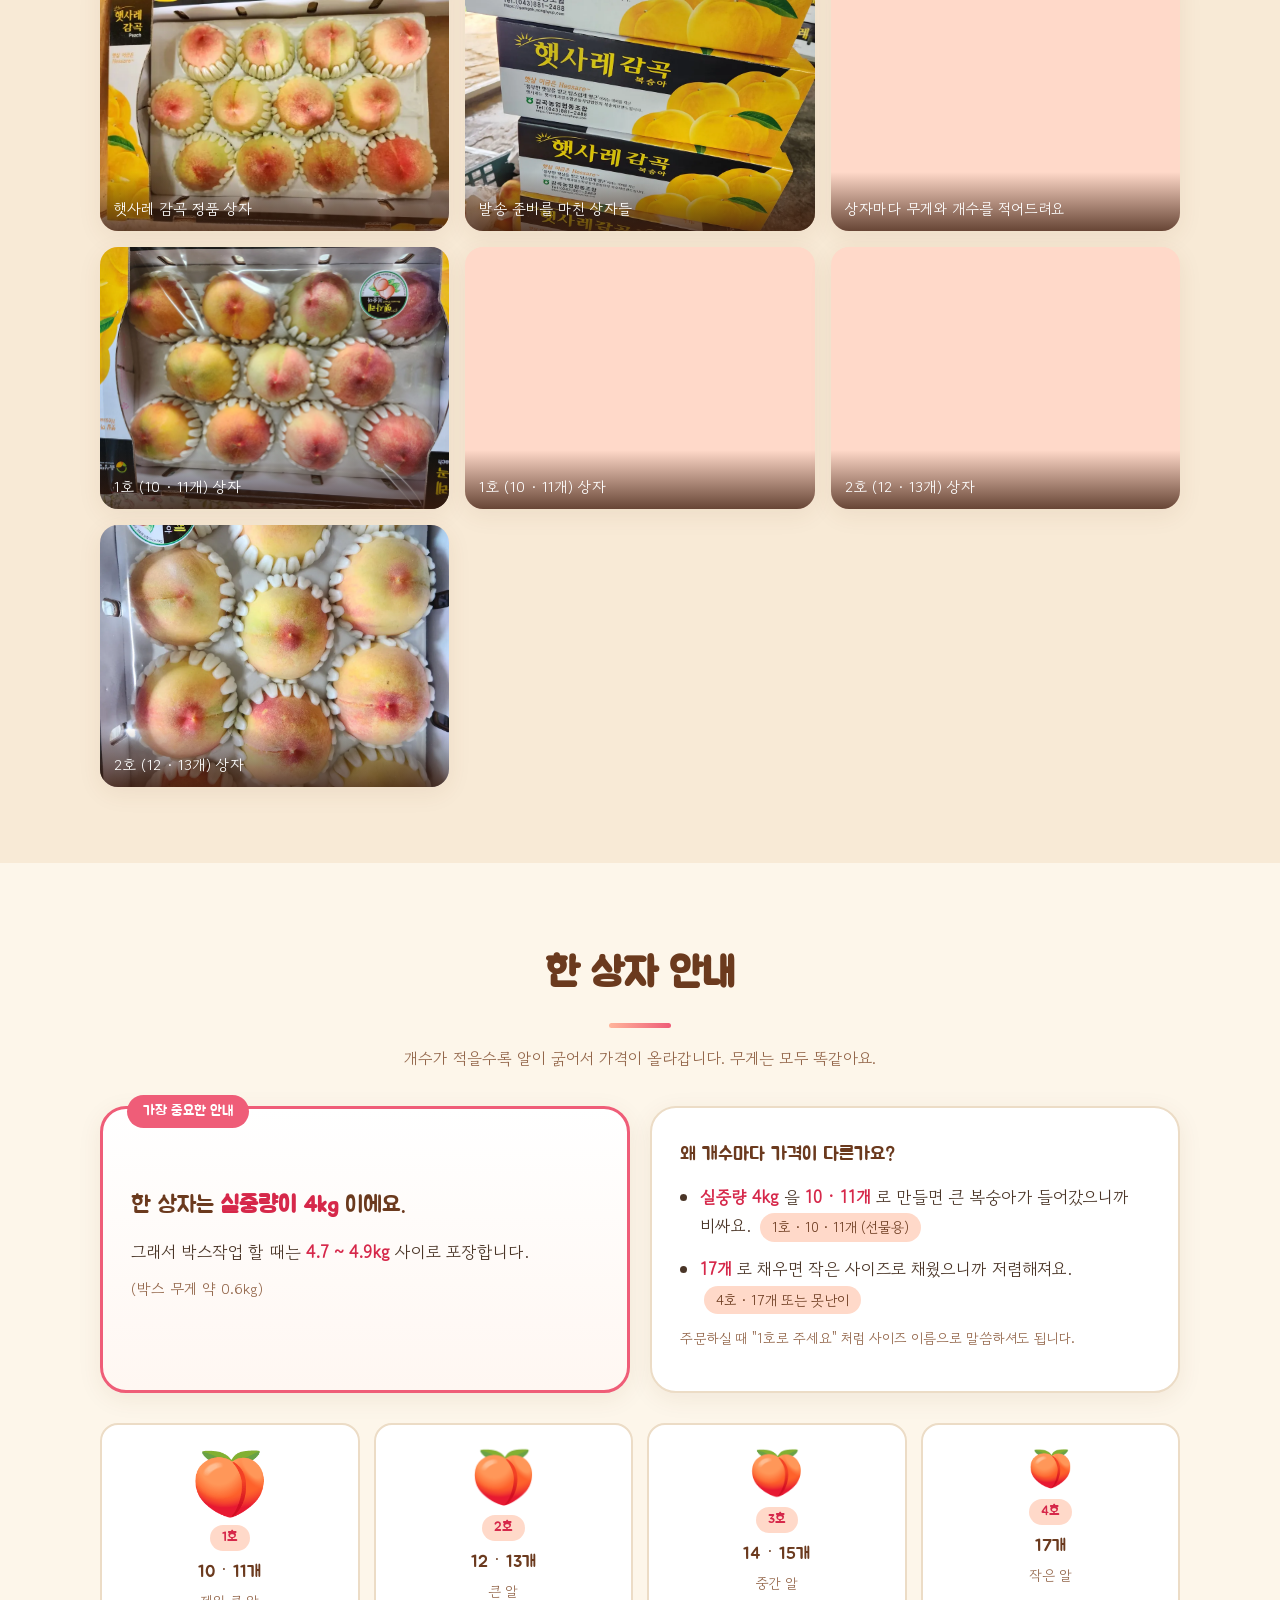
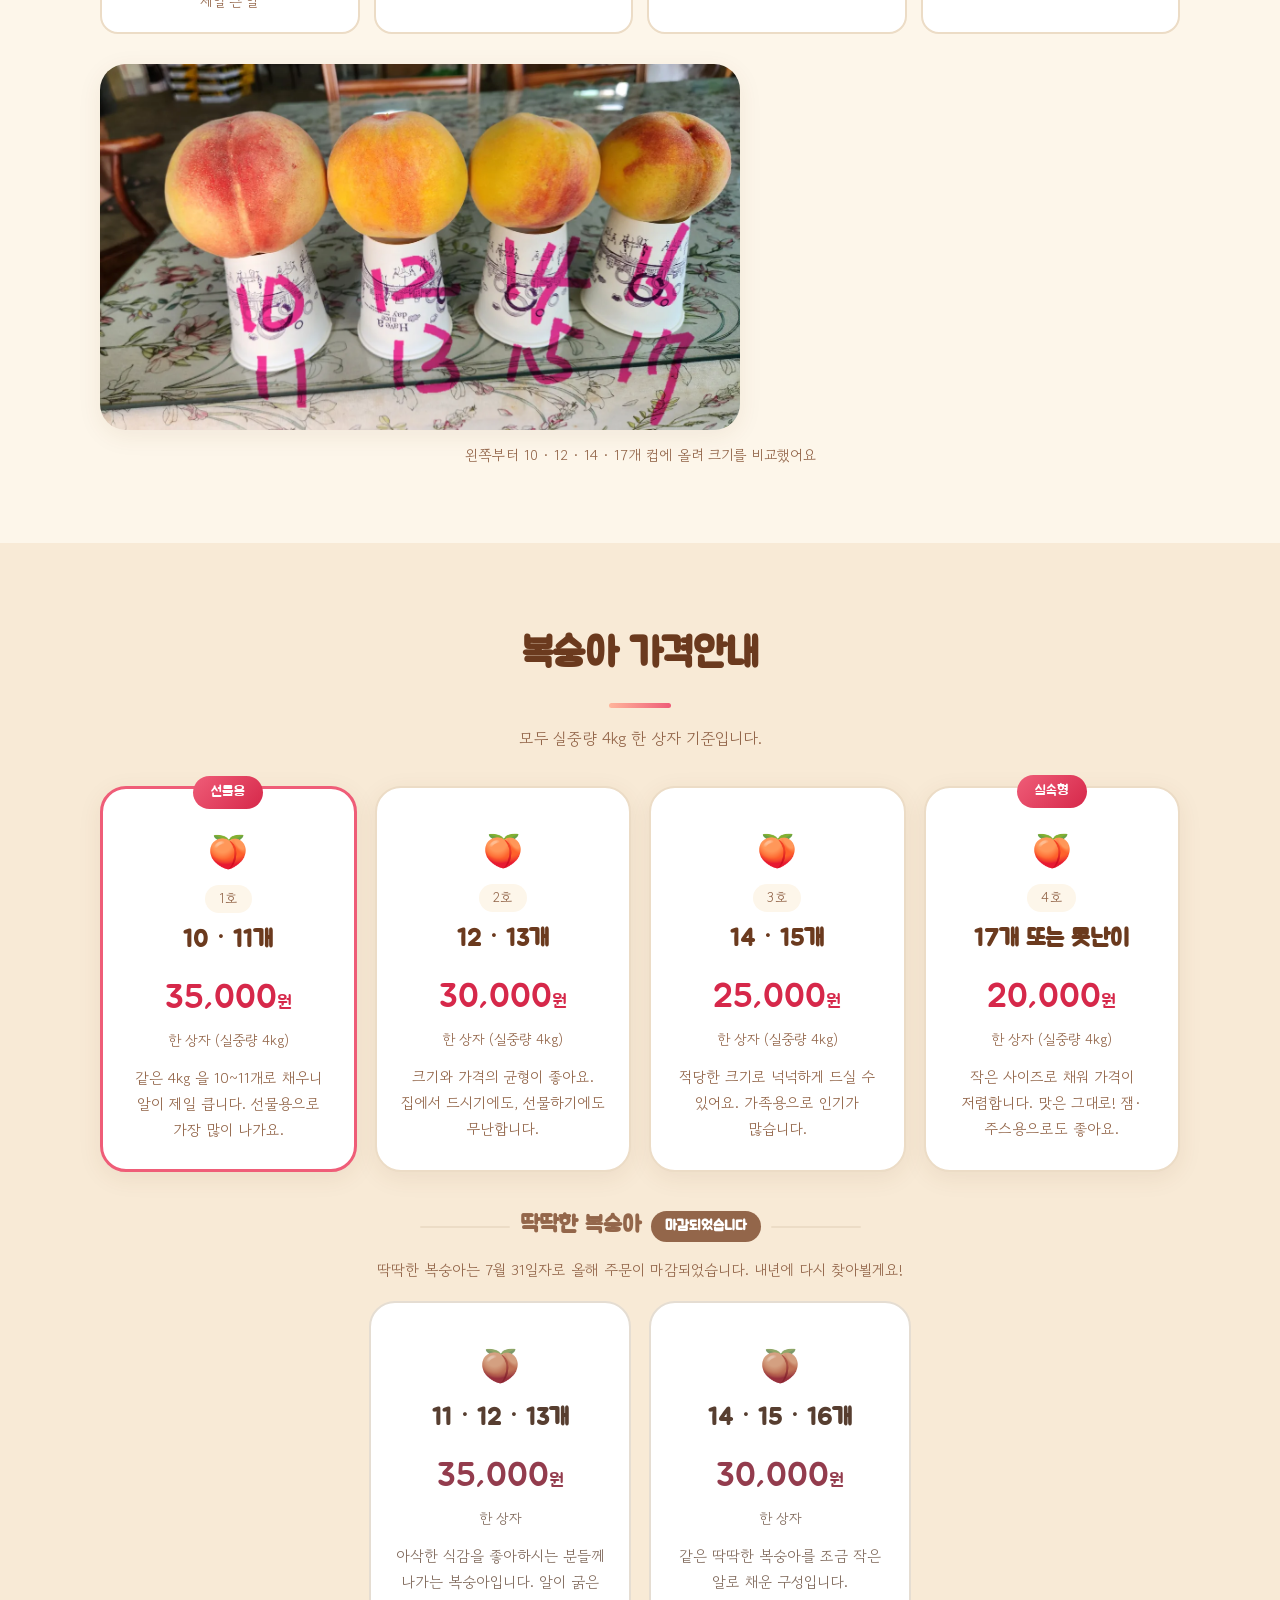
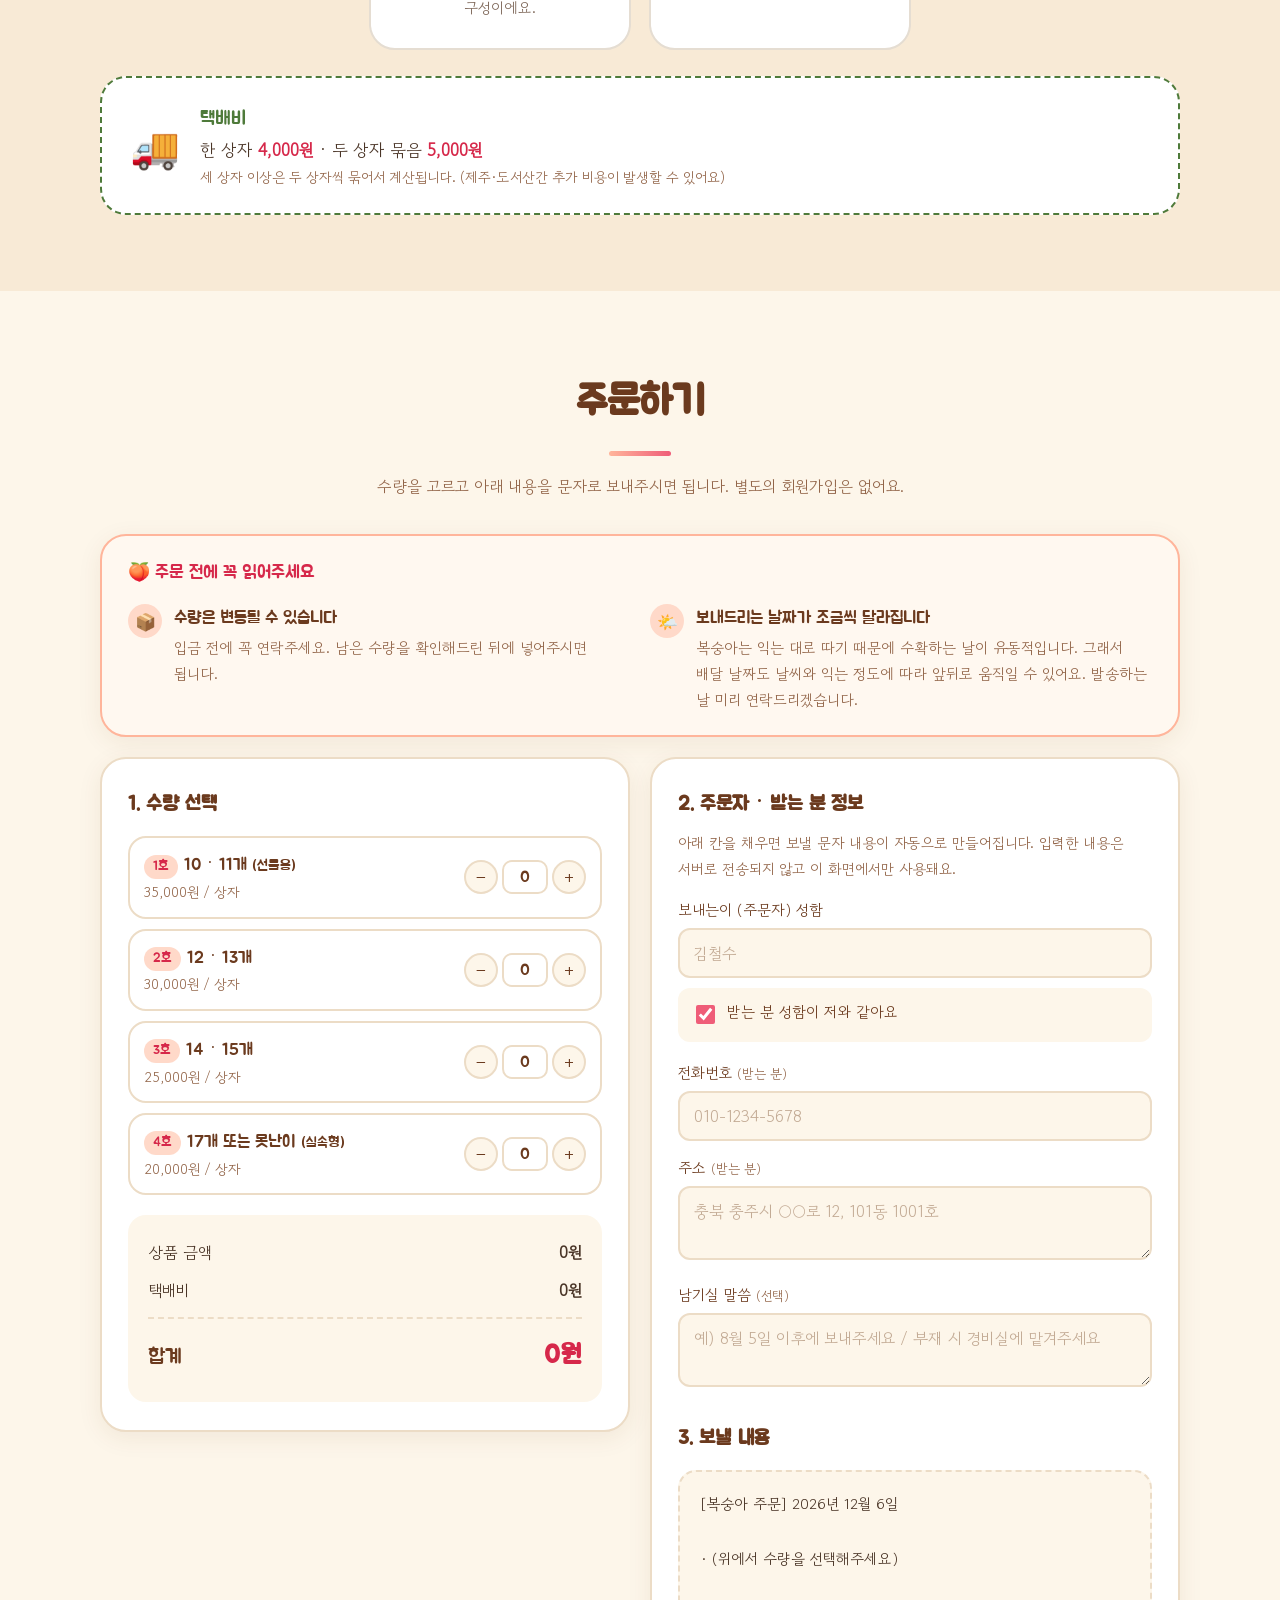
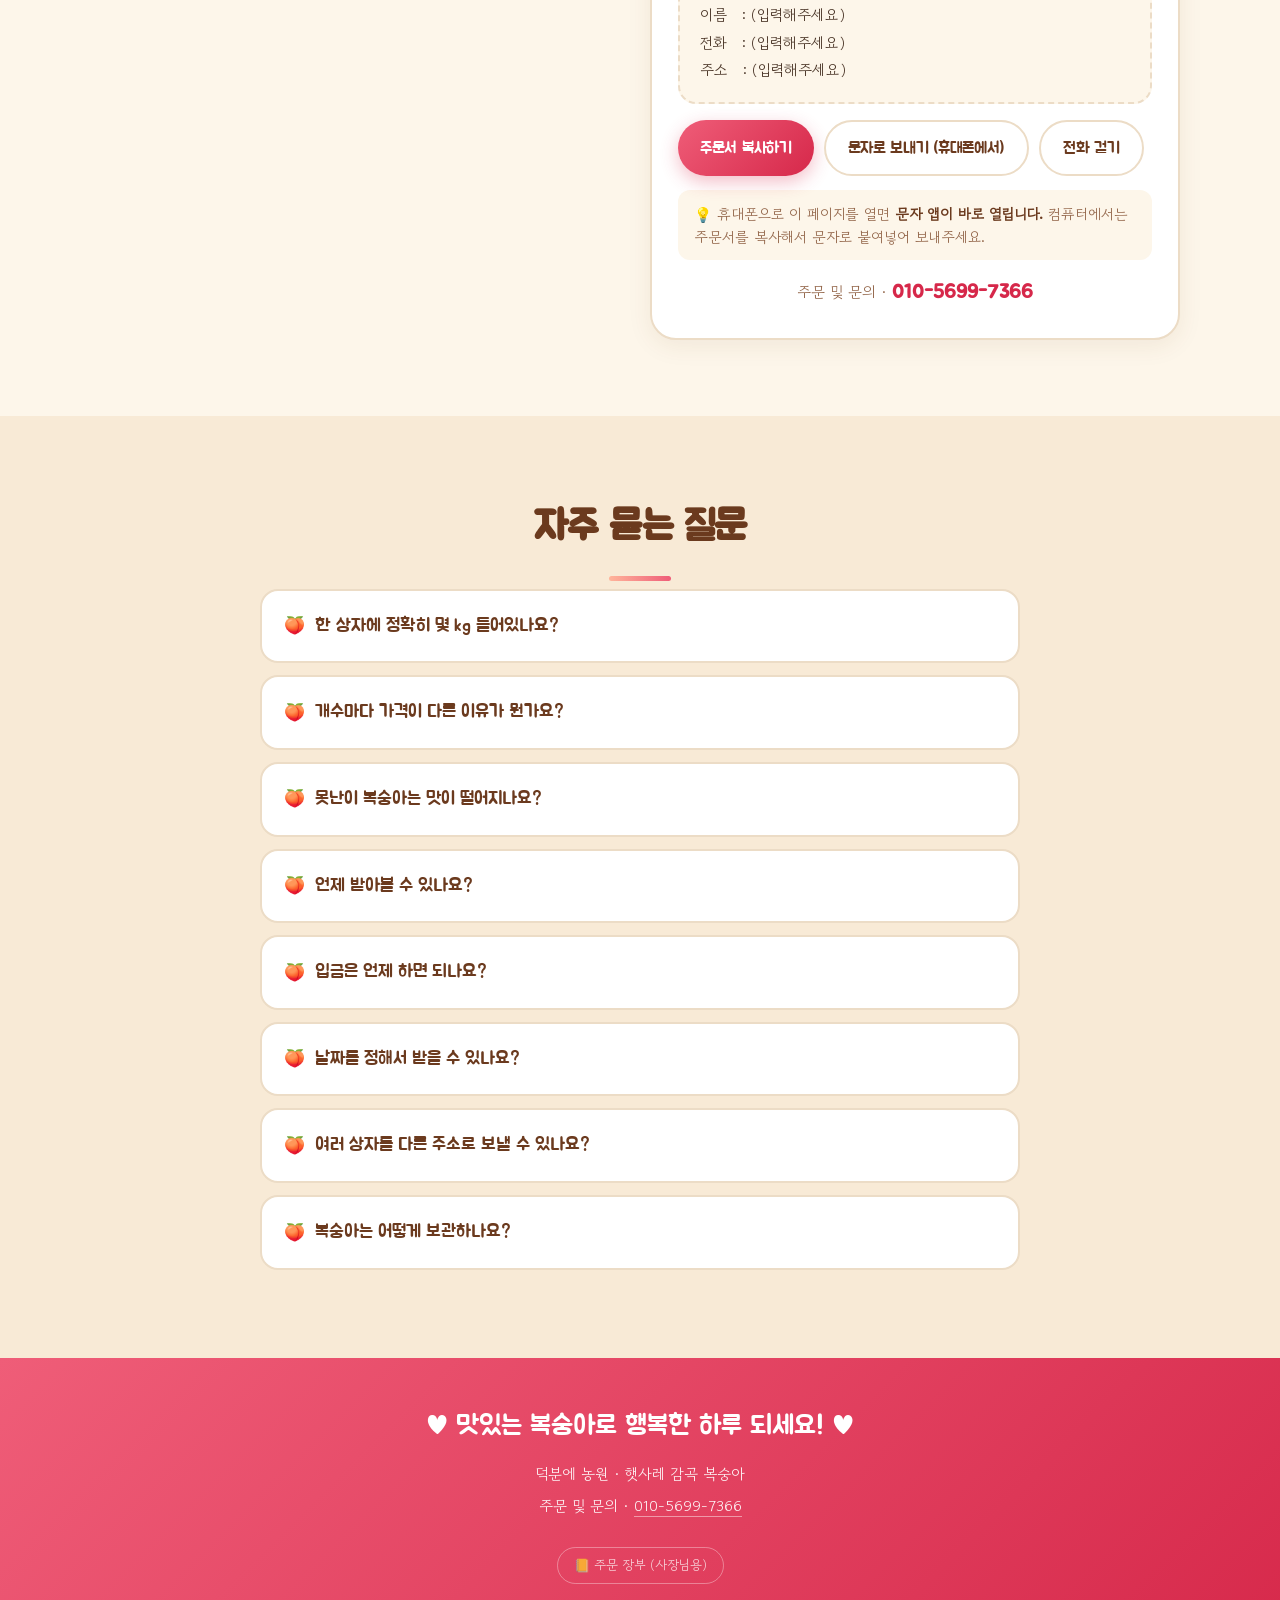
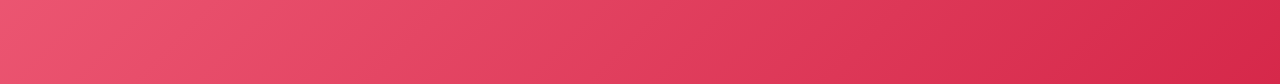
==== commit c26633a7: "주문자와 받는 분 성함을 따로 입력받도록 변경 부모님께 보내는 선물처럼 주문자와 받는 분이 다른 경우가 있어, 성함을 두 칸으로 나누고 같을 때는 체크 한 번으로 끝나게 했습니다." ====
--- a/index.html
+++ b/index.html
@@ -163,16 +163,25 @@
         </div>
       </div>
 
-      <!-- 오른쪽: 받는 분 정보 -->
+      <!-- 오른쪽: 주문자 · 받는 분 정보 -->
       <div class="order__panel">
-        <h3 class="h3">2. 받는 분 정보</h3>
+        <h3 class="h3">2. 주문자 · 받는 분 정보</h3>
         <p class="order__hint">아래 칸을 채우면 보낼 문자 내용이 자동으로 만들어집니다. 입력한 내용은 서버로 전송되지 않고 이 화면에서만 사용돼요.</p>
 
-        <label class="field"><span>이름</span>
-          <input type="text" id="fName" placeholder="홍길동" autocomplete="name"></label>
-        <label class="field"><span>전화번호</span>
+        <label class="field"><span>보내는이 (주문자) 성함</span>
+          <input type="text" id="fOrderer" placeholder="김철수" autocomplete="name"></label>
+
+        <label class="field field--check">
+          <input type="checkbox" id="chkSameName" checked>
+          <span>받는 분 성함이 저와 같아요</span>
+        </label>
+
+        <label class="field" id="fieldReceiver" hidden><span>받는 분 성함</span>
+          <input type="text" id="fName" placeholder="김영희" autocomplete="name"></label>
+
+        <label class="field"><span>전화번호 <em>(받는 분)</em></span>
           <input type="tel" id="fPhone" placeholder="010-1234-5678" autocomplete="tel"></label>
-        <label class="field"><span>주소</span>
+        <label class="field"><span>주소 <em>(받는 분)</em></span>
           <textarea id="fAddr" rows="2" placeholder="충북 충주시 ○○로 12, 101동 1001호" autocomplete="street-address"></textarea></label>
         <label class="field"><span>남기실 말씀 <em>(선택)</em></span>
           <textarea id="fMemo" rows="2" placeholder="예) 8월 5일 이후에 보내주세요 / 부재 시 경비실에 맡겨주세요"></textarea></label>
--- a/assets/css/style.css
+++ b/assets/css/style.css
@@ -655,6 +655,9 @@
 .total__row--final b { color: var(--pink-deep); font-size: 26px; }
 
 .field { display: block; margin-bottom: 14px; }
+/* .field 의 display:block 이 브라우저 기본 hidden 스타일을 덮어써서
+   따로 명시하지 않으면 hidden 속성이 있어도 계속 보입니다. */
+.field[hidden] { display: none; }
 .field > span { display: block; font-size: 15px; color: var(--brown); margin-bottom: 5px; }
 .field > span em { font-style: normal; color: var(--brown-soft); font-size: 13px; }
 .field input, .field textarea {
@@ -672,6 +675,23 @@
 }
 /* 예시 문구가 실제 입력값처럼 보이지 않도록 흐리게 */
 .field input::placeholder, .field textarea::placeholder { color: #c3ab95; opacity: 1; }
+
+/* 받는 분 성함이 같은지 묻는 체크박스 줄 */
+.field--check {
+  display: flex;
+  align-items: center;
+  gap: 9px;
+  margin: -4px 0 18px;
+  padding: 11px 14px;
+  background: var(--cream);
+  border-radius: 12px;
+}
+.field--check input[type="checkbox"] {
+  width: 19px; height: 19px;
+  accent-color: var(--pink);
+  flex-shrink: 0;
+}
+.field--check span { font-size: 15px; color: var(--brown); }
 /* 빠뜨린 칸 표시 */
 .field--missing input, .field--missing textarea {
   border-color: var(--pink-deep);
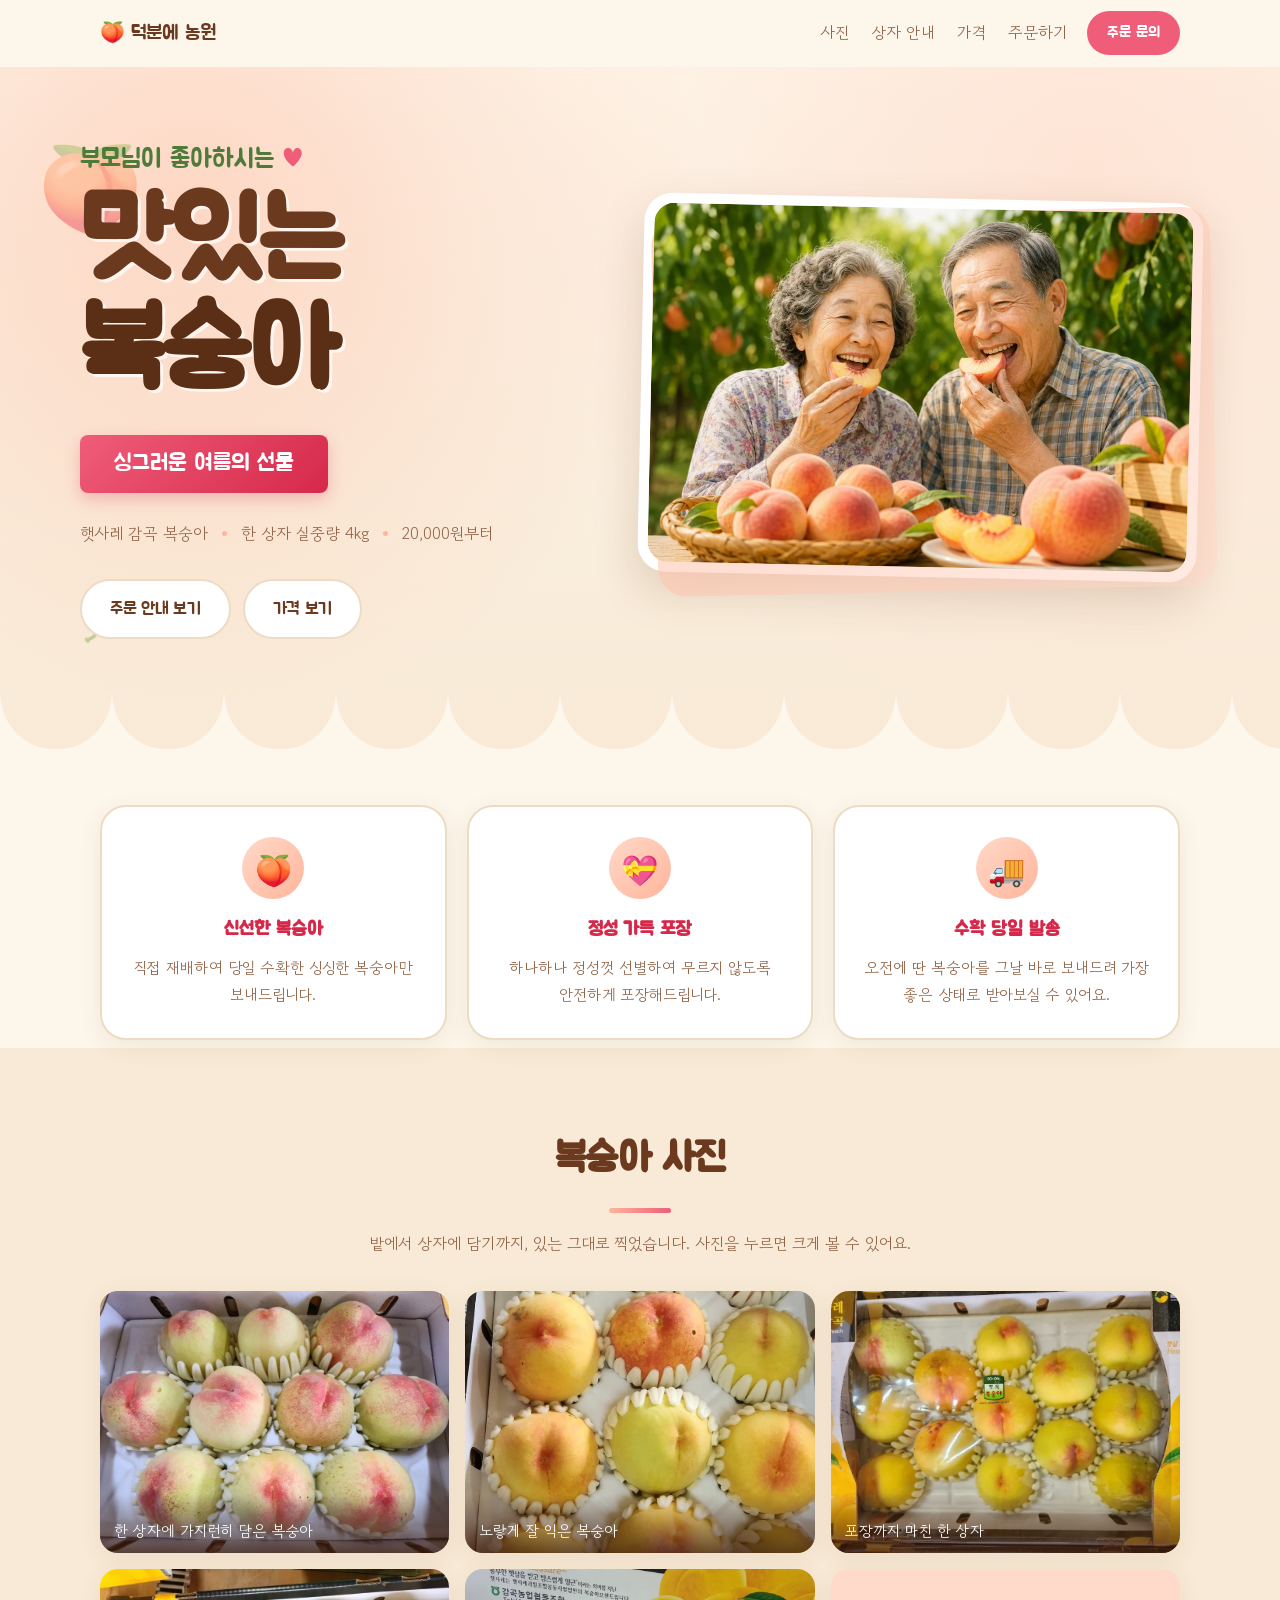
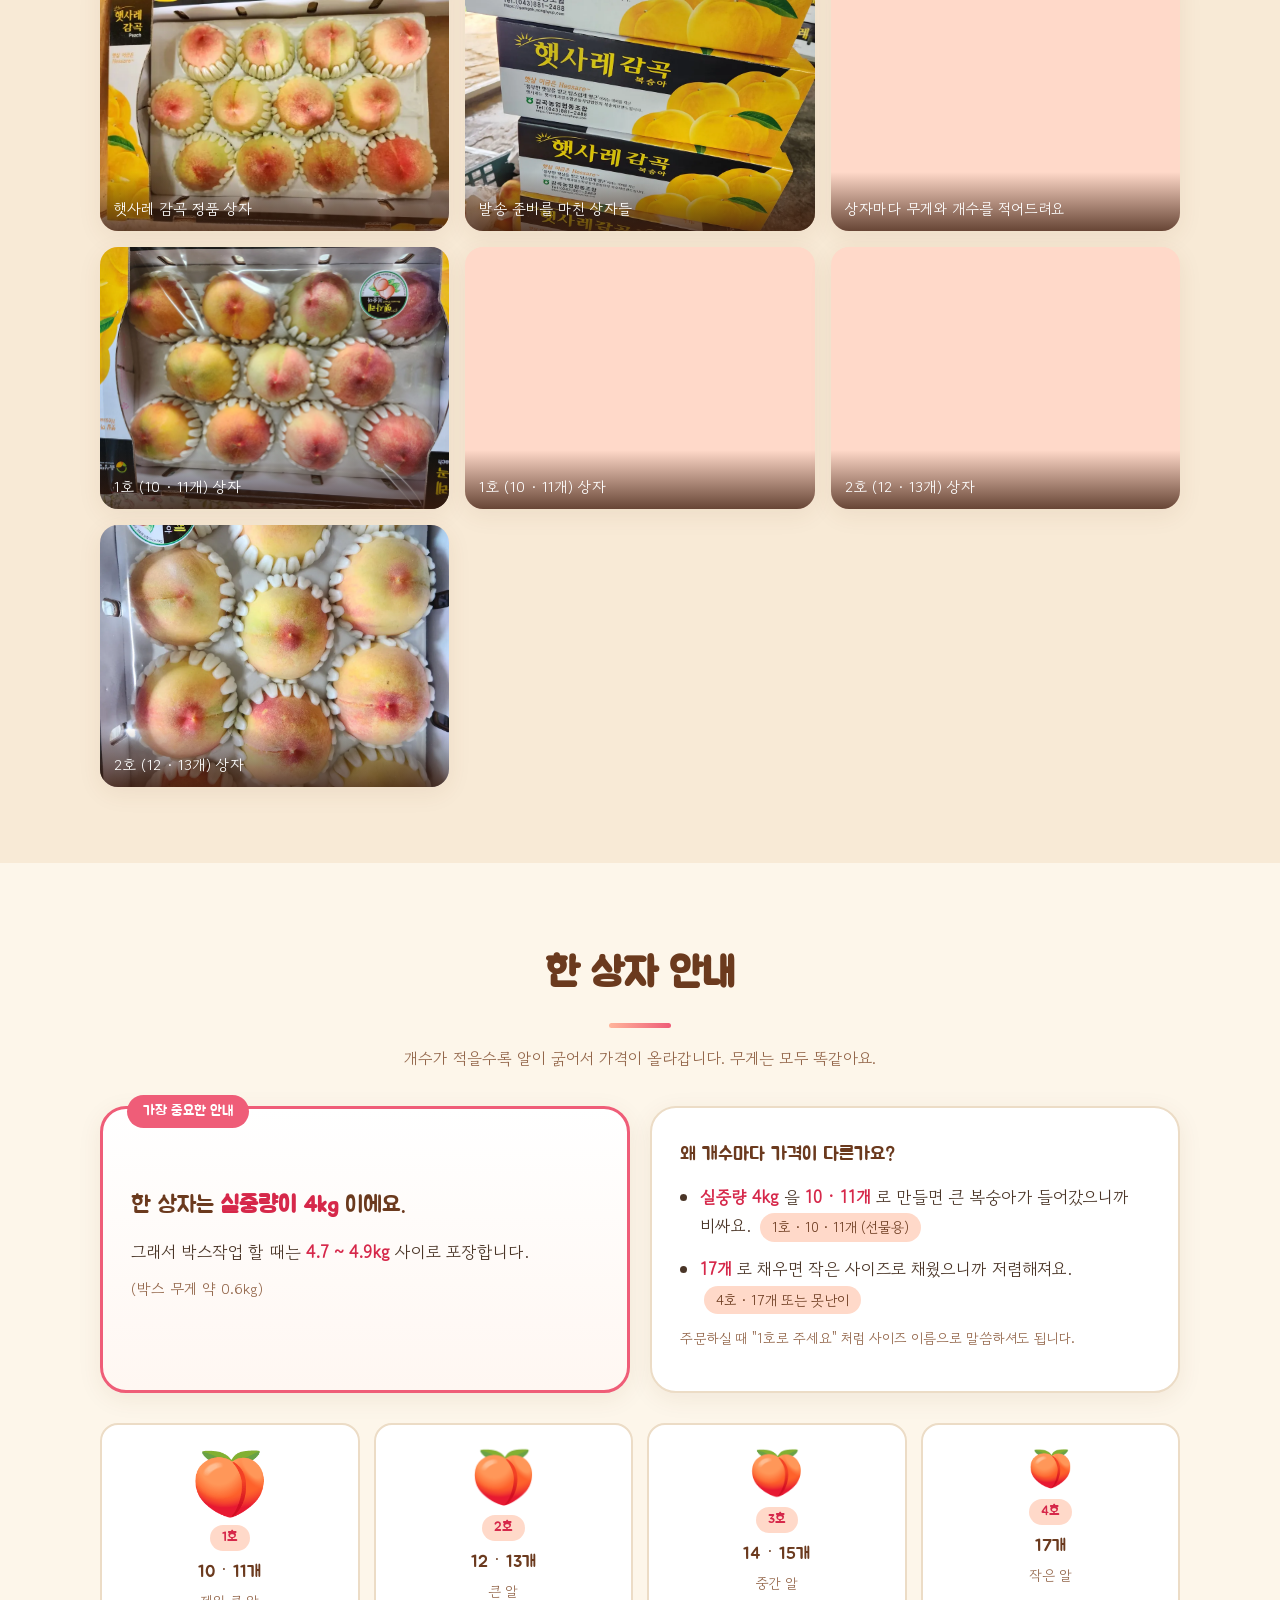
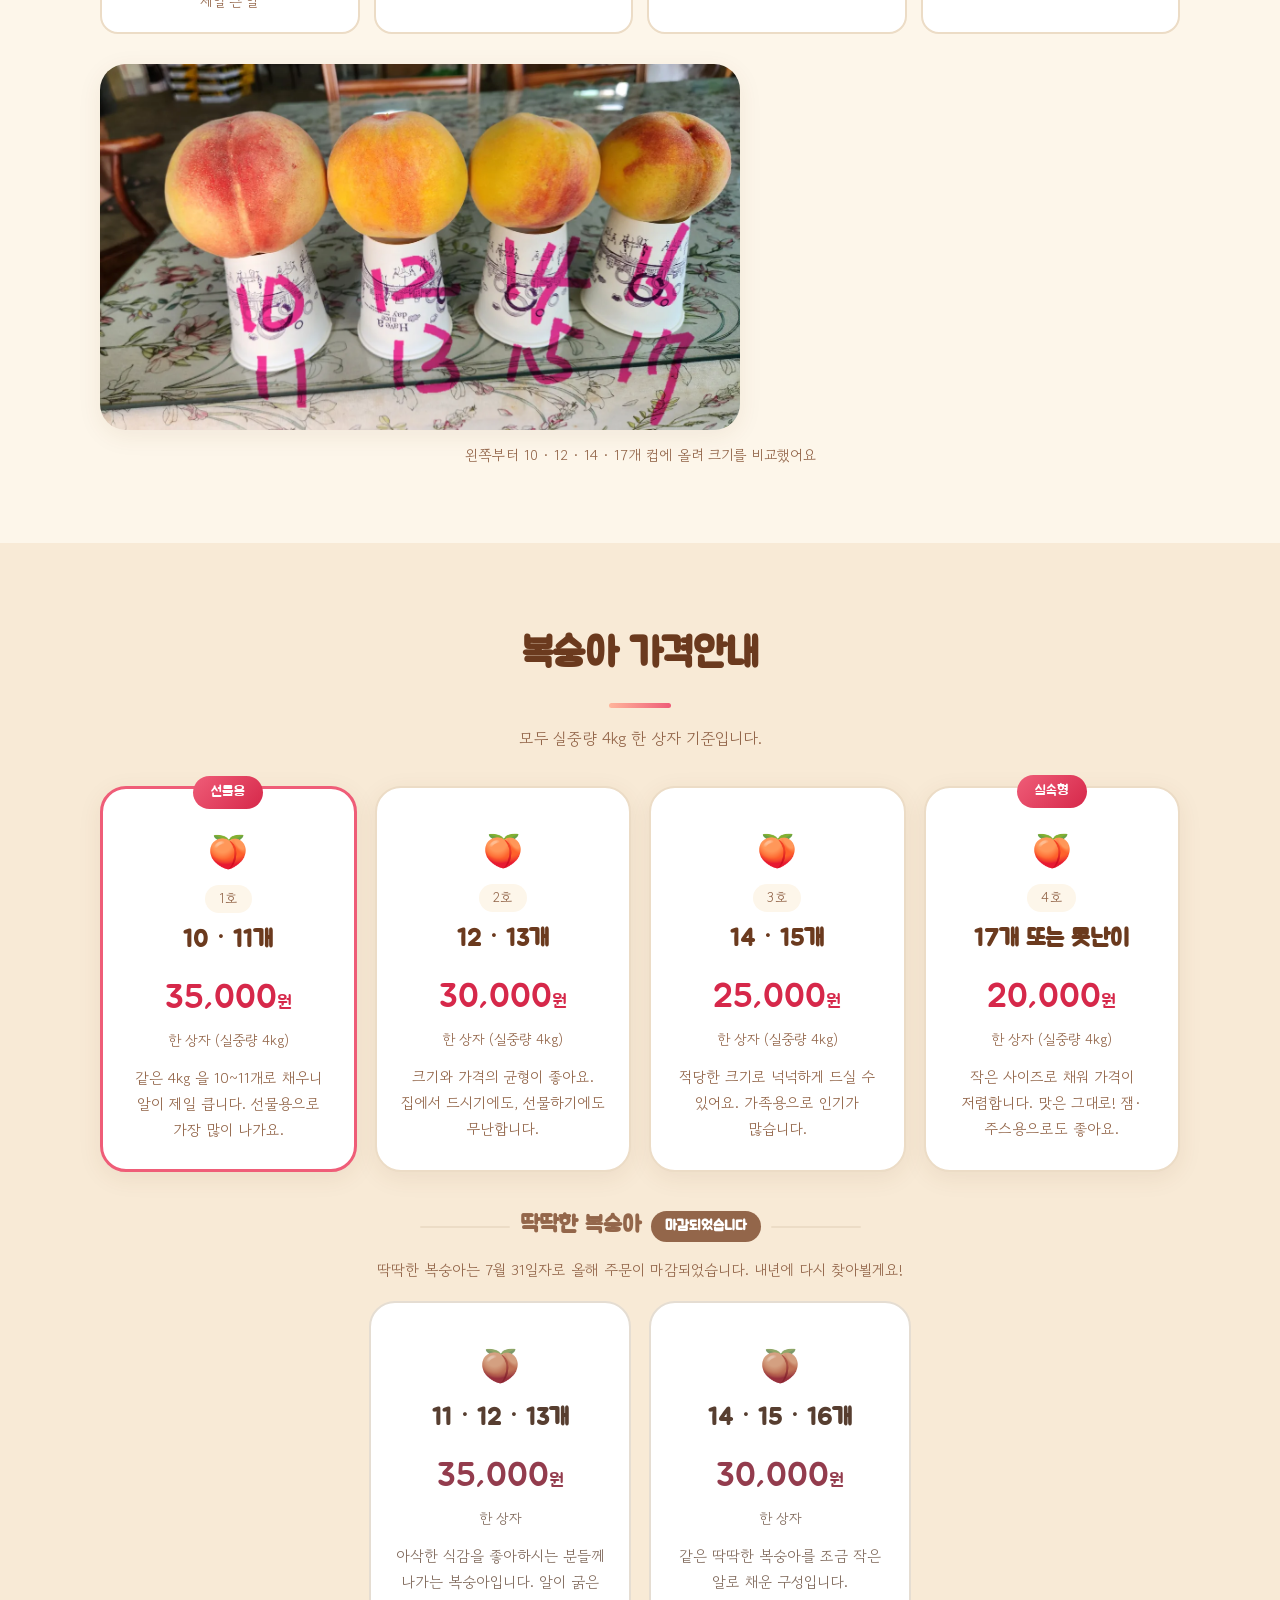
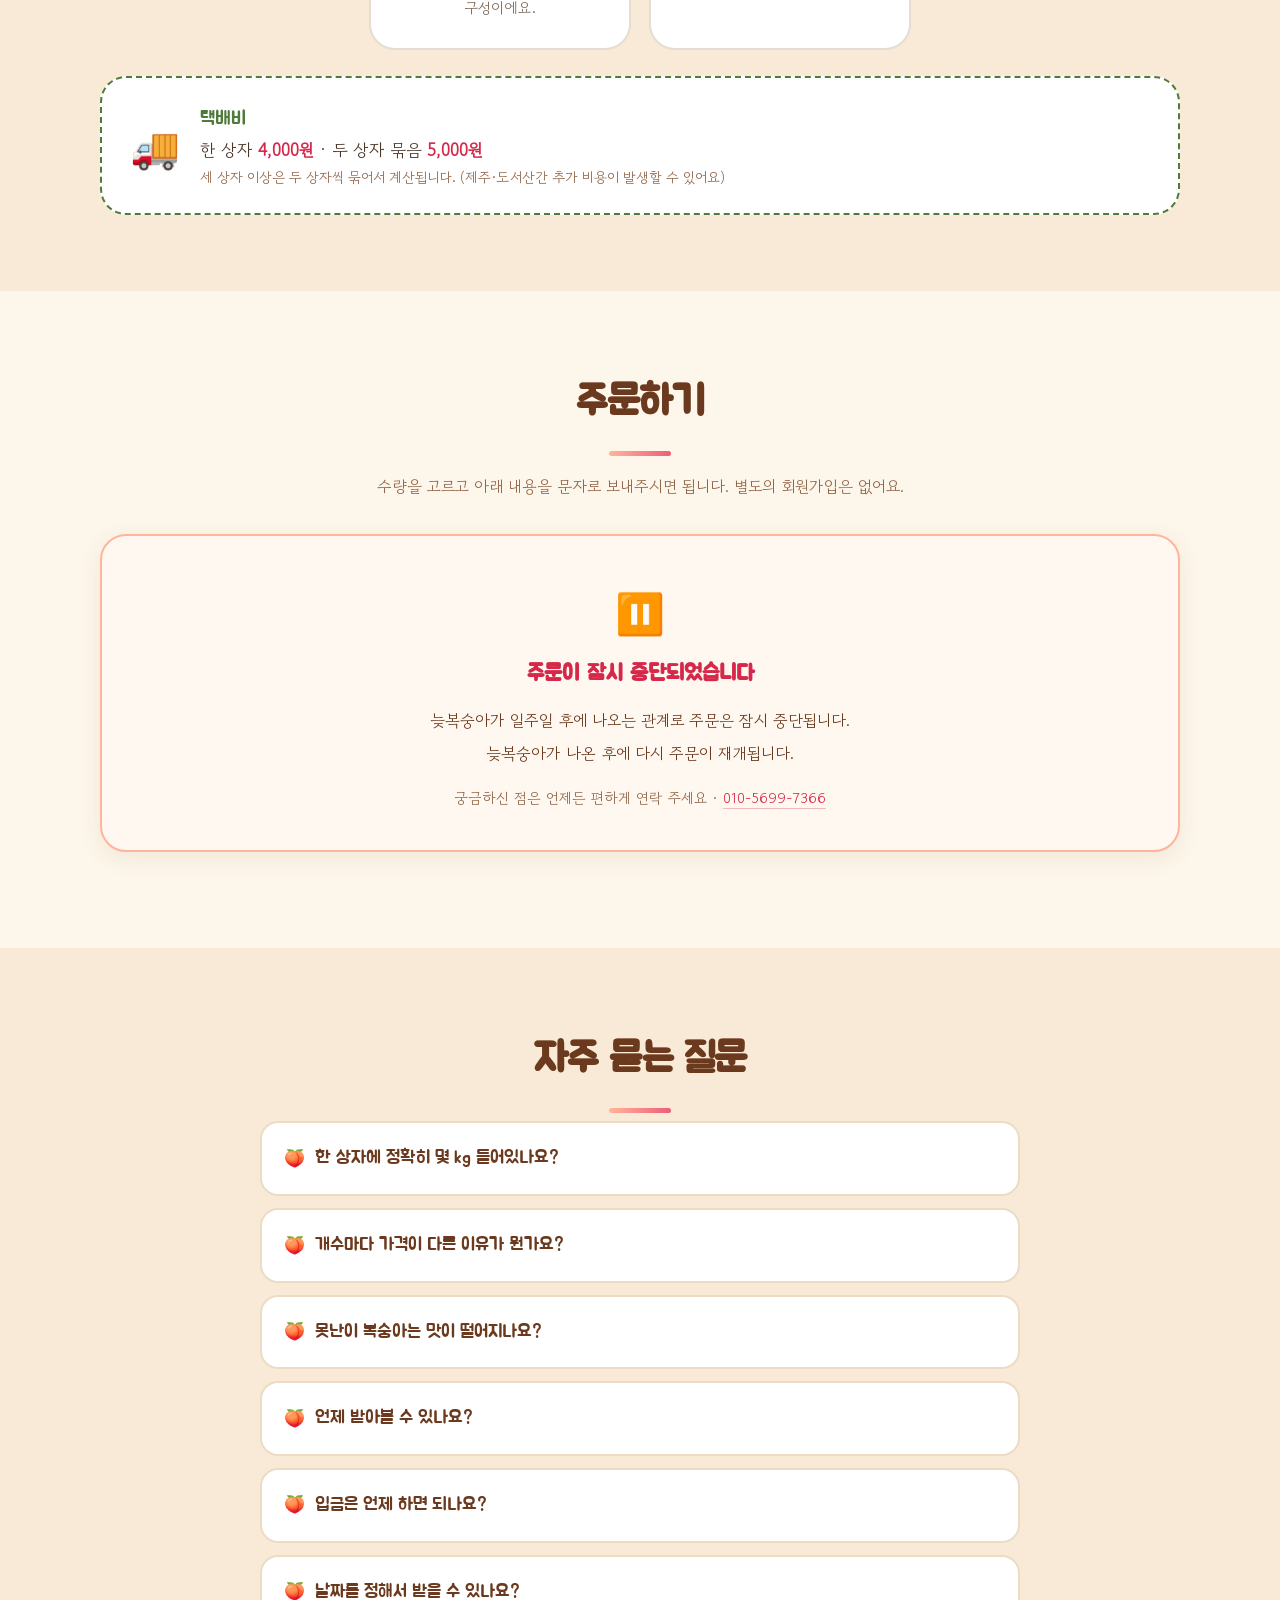
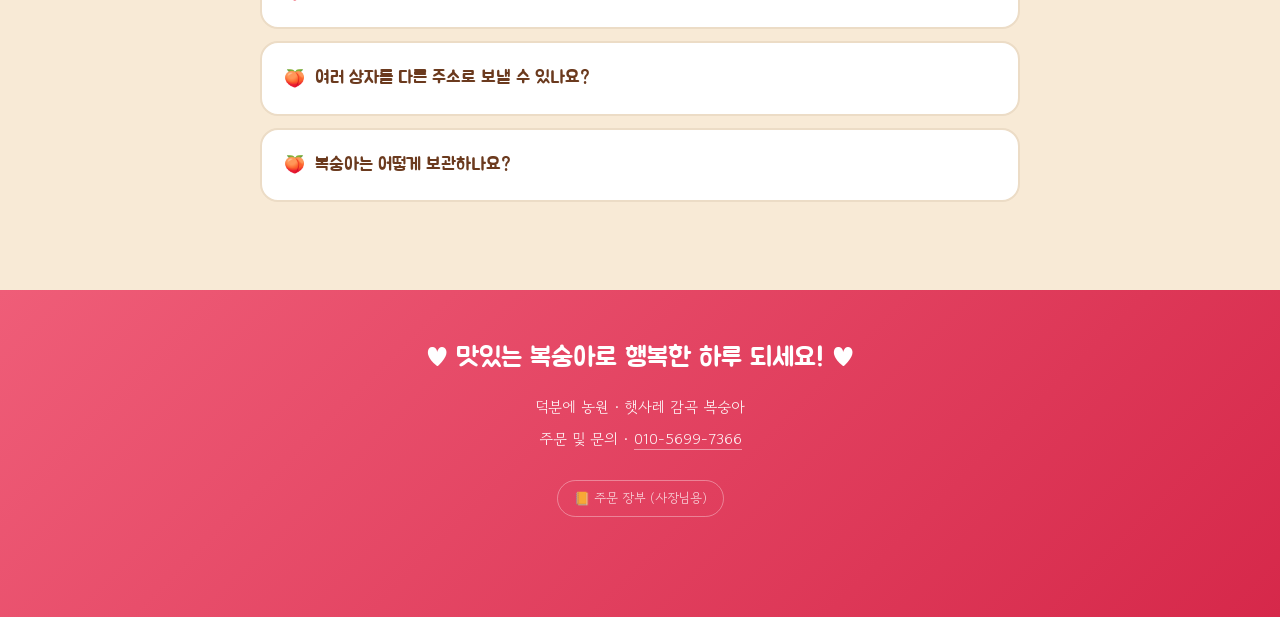
==== commit 983bbd76: "판매 일시중단 안내 및 주문 버튼 비활성화 늦복숭아가 나오기 전까지 주문을 잠시 받지 않으실 수 있도록 켜고 끄는 스위치를 만들었습니다.  - site-data.js 의 SALE_" ====
--- a/index.html
+++ b/index.html
@@ -66,7 +66,7 @@
 
     <!-- 모바일에서는 사진 다음에 오도록 CSS 로 자리를 잡습니다 -->
     <div class="hero__cta">
-      <a class="btn btn--primary" href="#order">주문하기</a>
+      <a class="btn btn--primary" id="ctaHero" href="#order">주문하기</a>
       <a class="btn btn--ghost" href="#price">가격 보기</a>
     </div>
   </div>
@@ -147,10 +147,13 @@
     <h2 class="h2">주문하기</h2>
     <p class="sub">수량을 고르고 아래 내용을 문자로 보내주시면 됩니다. 별도의 회원가입은 없어요.</p>
 
+    <!-- 판매 일시중단 안내 (site-data.js 의 SALE_PAUSE.active 가 true 일 때만 보입니다) -->
+    <div class="pause reveal" id="salePause" hidden><!-- JS 생성 --></div>
+
     <!-- 주문 전 안내 (내용은 site-data.js 의 ORDER_NOTICES) -->
     <div class="notice reveal" id="orderNotice"><!-- JS 생성 --></div>
 
-    <div class="order">
+    <div class="order" id="orderGrid">
       <!-- 왼쪽: 수량 선택 -->
       <div class="order__panel">
         <h3 class="h3">1. 수량 선택</h3>
--- a/assets/css/style.css
+++ b/assets/css/style.css
@@ -575,6 +575,39 @@
 @media (min-width: 861px) { .notice__list { grid-template-columns: 1fr 1fr; gap: 20px; } }
 
 .order { display: grid; grid-template-columns: 1fr 1fr; gap: 20px; align-items: start; }
+/* .order 의 display:grid 가 브라우저 기본 hidden 스타일보다 우선 적용돼서
+   따로 명시하지 않으면 hidden 속성을 줘도 계속 보입니다. */
+.order[hidden] { display: none; }
+
+/* 판매 일시중단 안내 */
+.pause {
+  margin: 0 0 20px;
+  padding: 40px 28px;
+  text-align: center;
+  background: #fff8f0;
+  border: 2px solid var(--peach);
+  border-radius: var(--radius-lg);
+  box-shadow: var(--shadow);
+}
+.pause__icon { font-size: 40px; margin-bottom: 8px; }
+.pause__title {
+  font-family: var(--font-title);
+  font-size: 22px;
+  color: var(--pink-deep);
+  margin: 0 0 14px;
+}
+.pause__text {
+  margin: 0 0 6px;
+  font-size: 16px;
+  color: var(--brown);
+  line-height: 1.7;
+}
+.pause__contact {
+  margin: 18px 0 0;
+  font-size: 14.5px;
+  color: var(--brown-soft);
+}
+.pause__contact a { color: var(--pink-deep); border-bottom: 1px solid rgba(214, 40, 74, .3); }
 .order__panel {
   background: var(--paper);
   border: 2px solid var(--line);
@@ -801,6 +834,11 @@
 }
 /* 주문 영역에서는 입력칸을 가리지 않도록 내려갑니다 */
 .floatcta.is-hidden { opacity: 0; transform: translateY(120%); pointer-events: none; }
+/* 판매 일시중단 중에는 덜 급해 보이도록 톤을 낮춥니다 */
+.floatcta.floatcta--paused {
+  background: var(--brown-soft);
+  box-shadow: 0 8px 24px rgba(107, 58, 30, .3);
+}
 @media (max-width: 720px) { .floatcta { display: block; } body { padding-bottom: 10px; } }
 
 /* ───────── 사진 크게보기 ───────── */
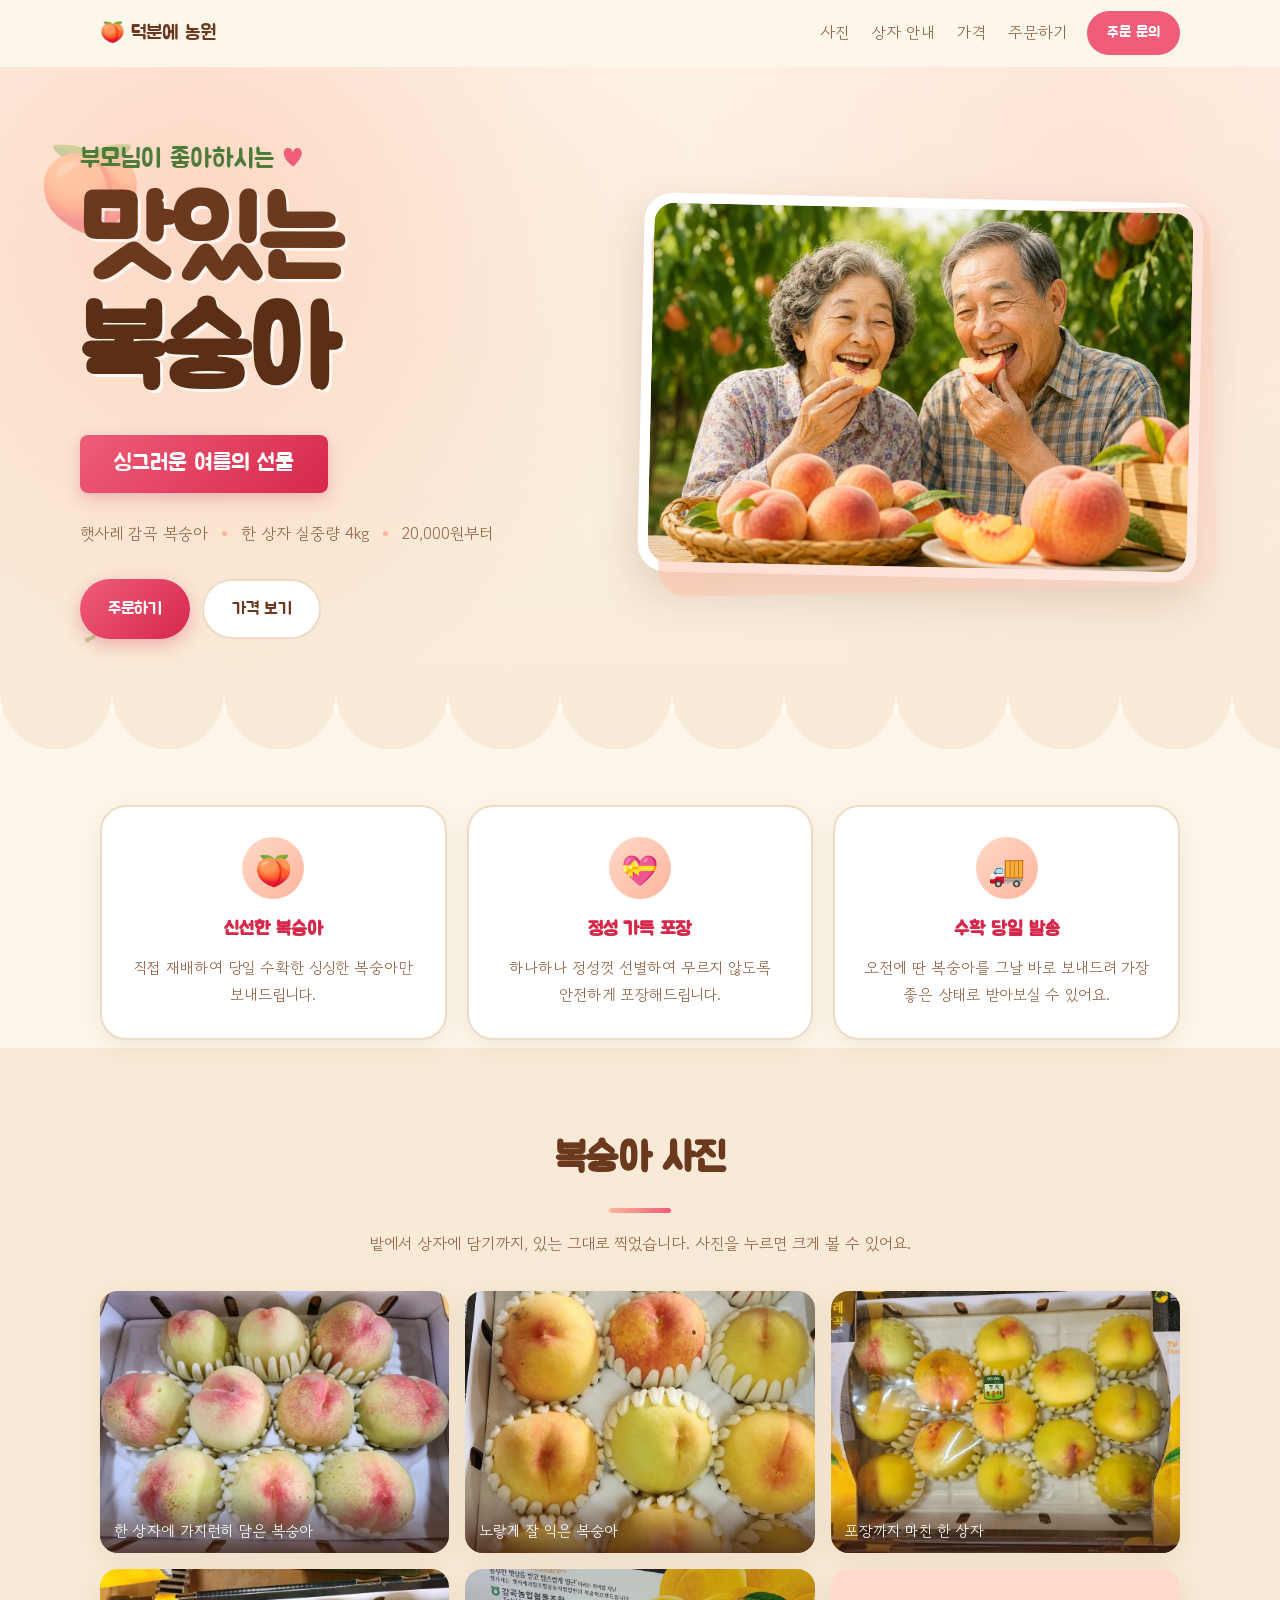
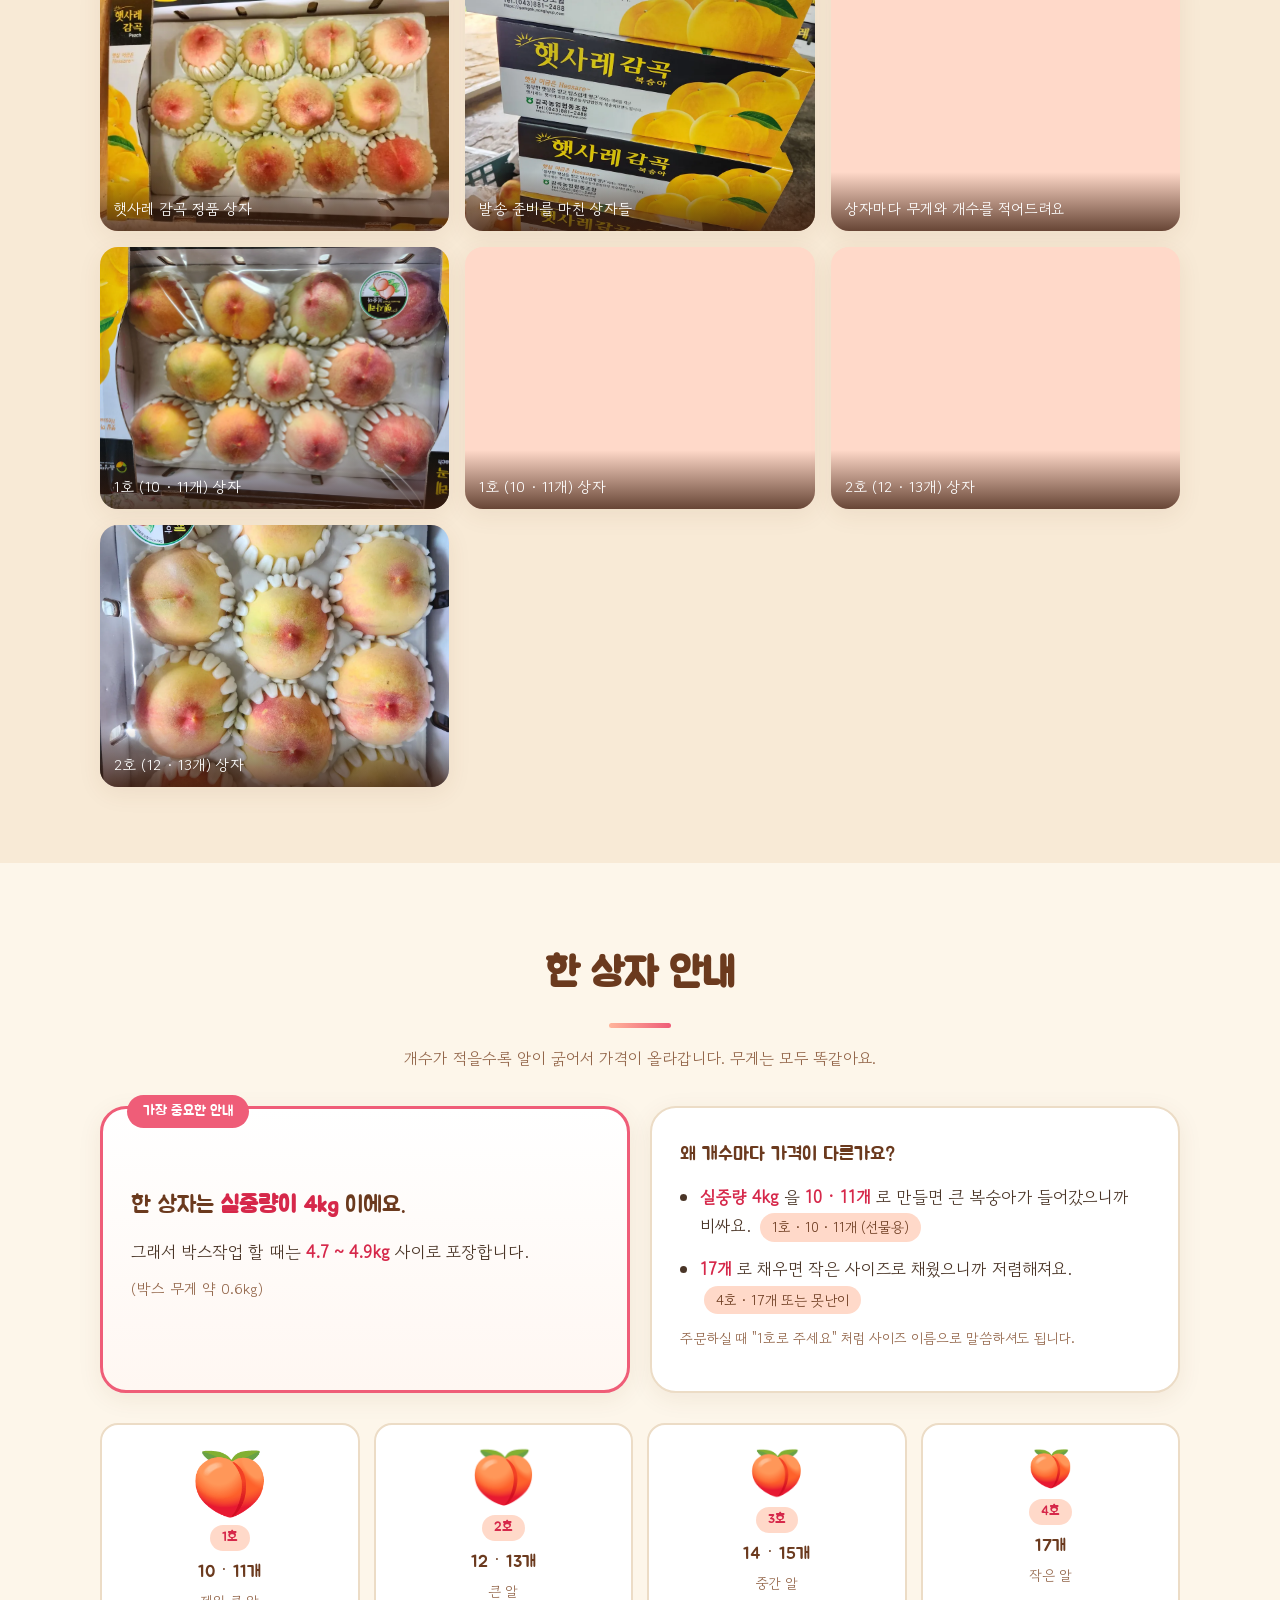
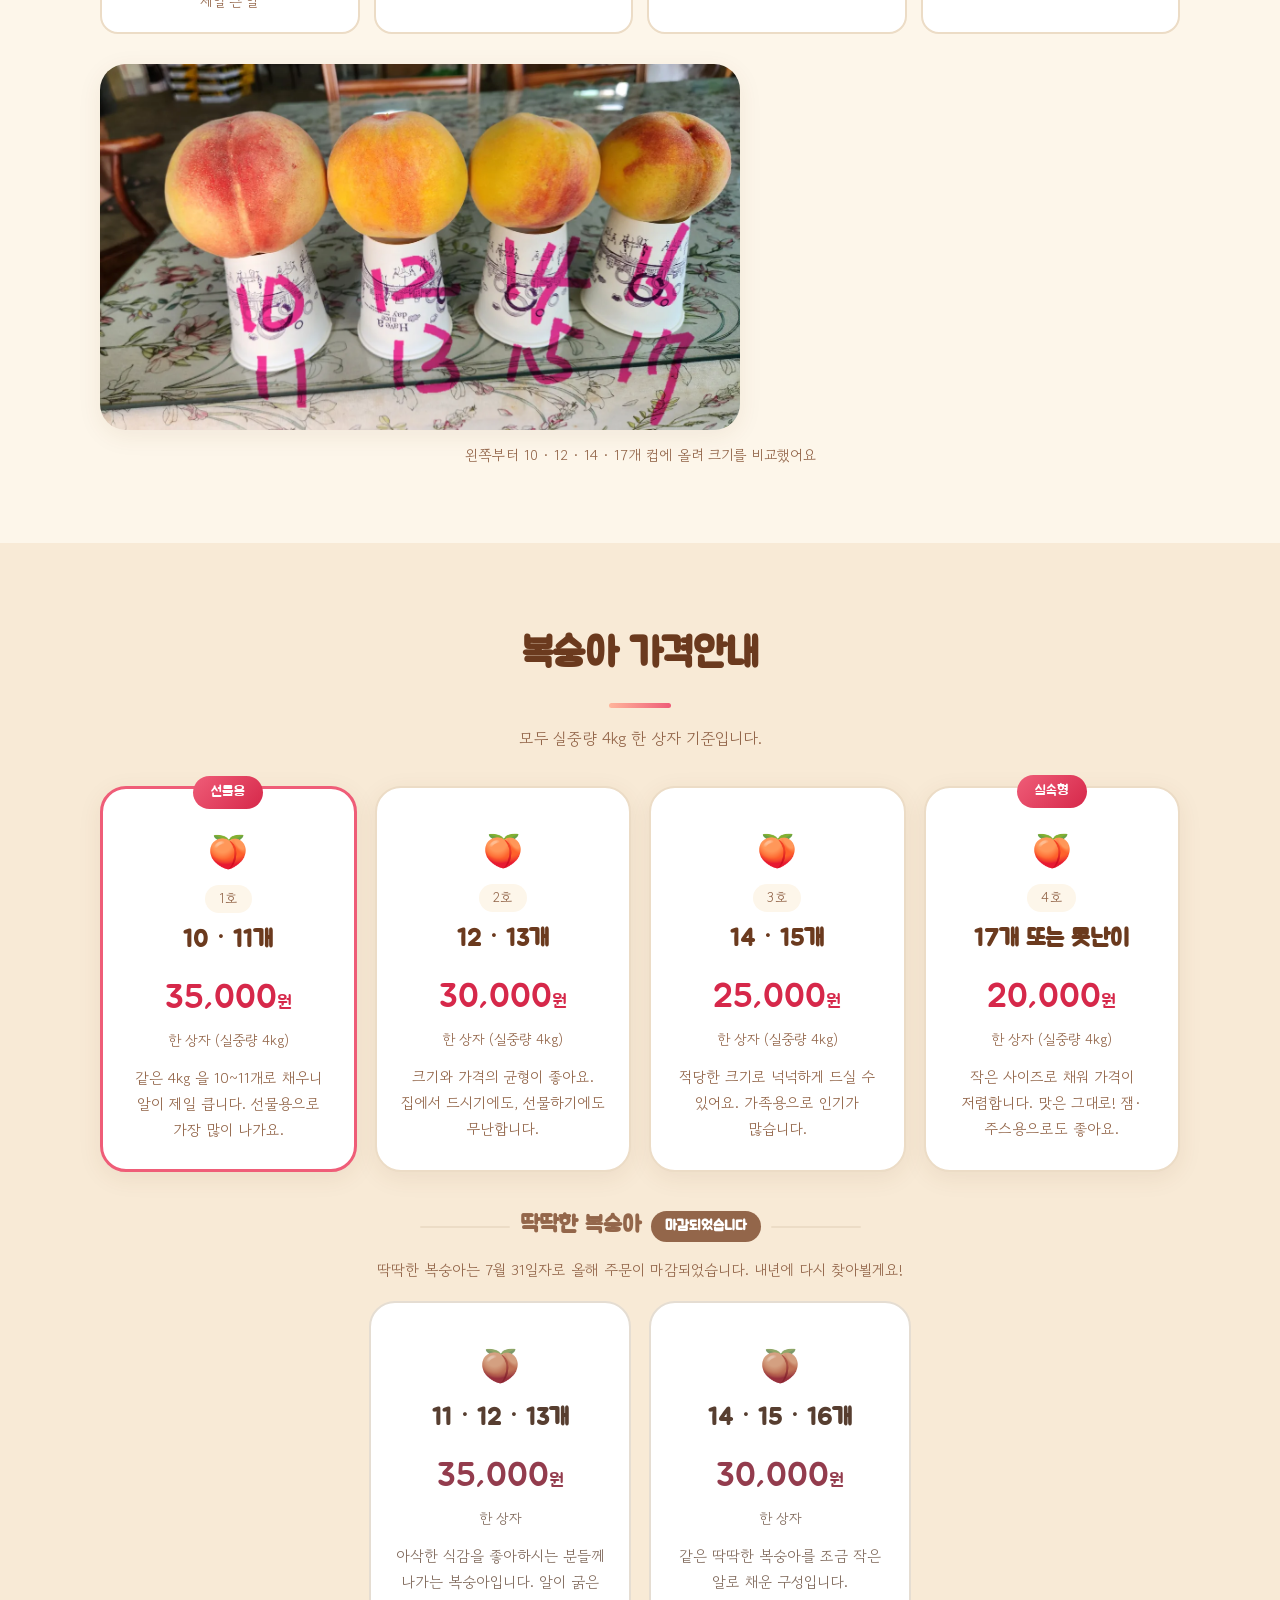
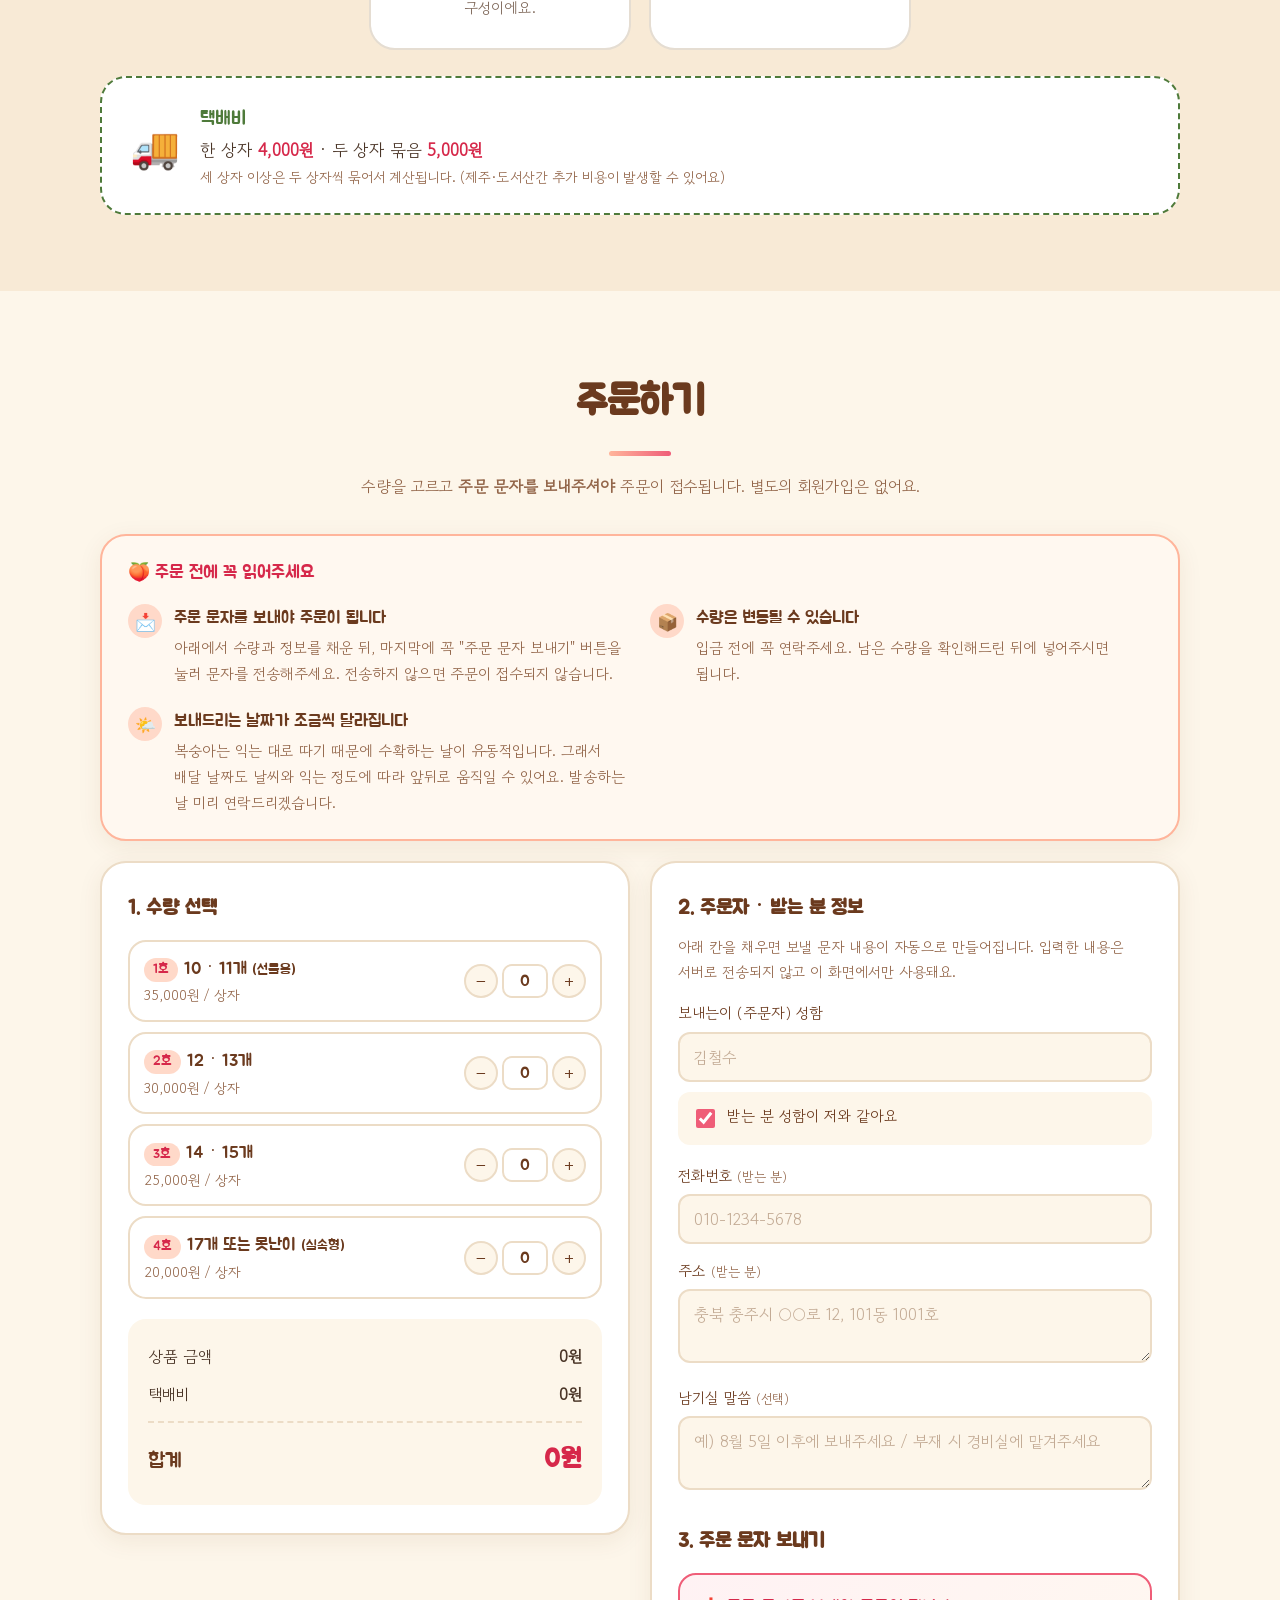
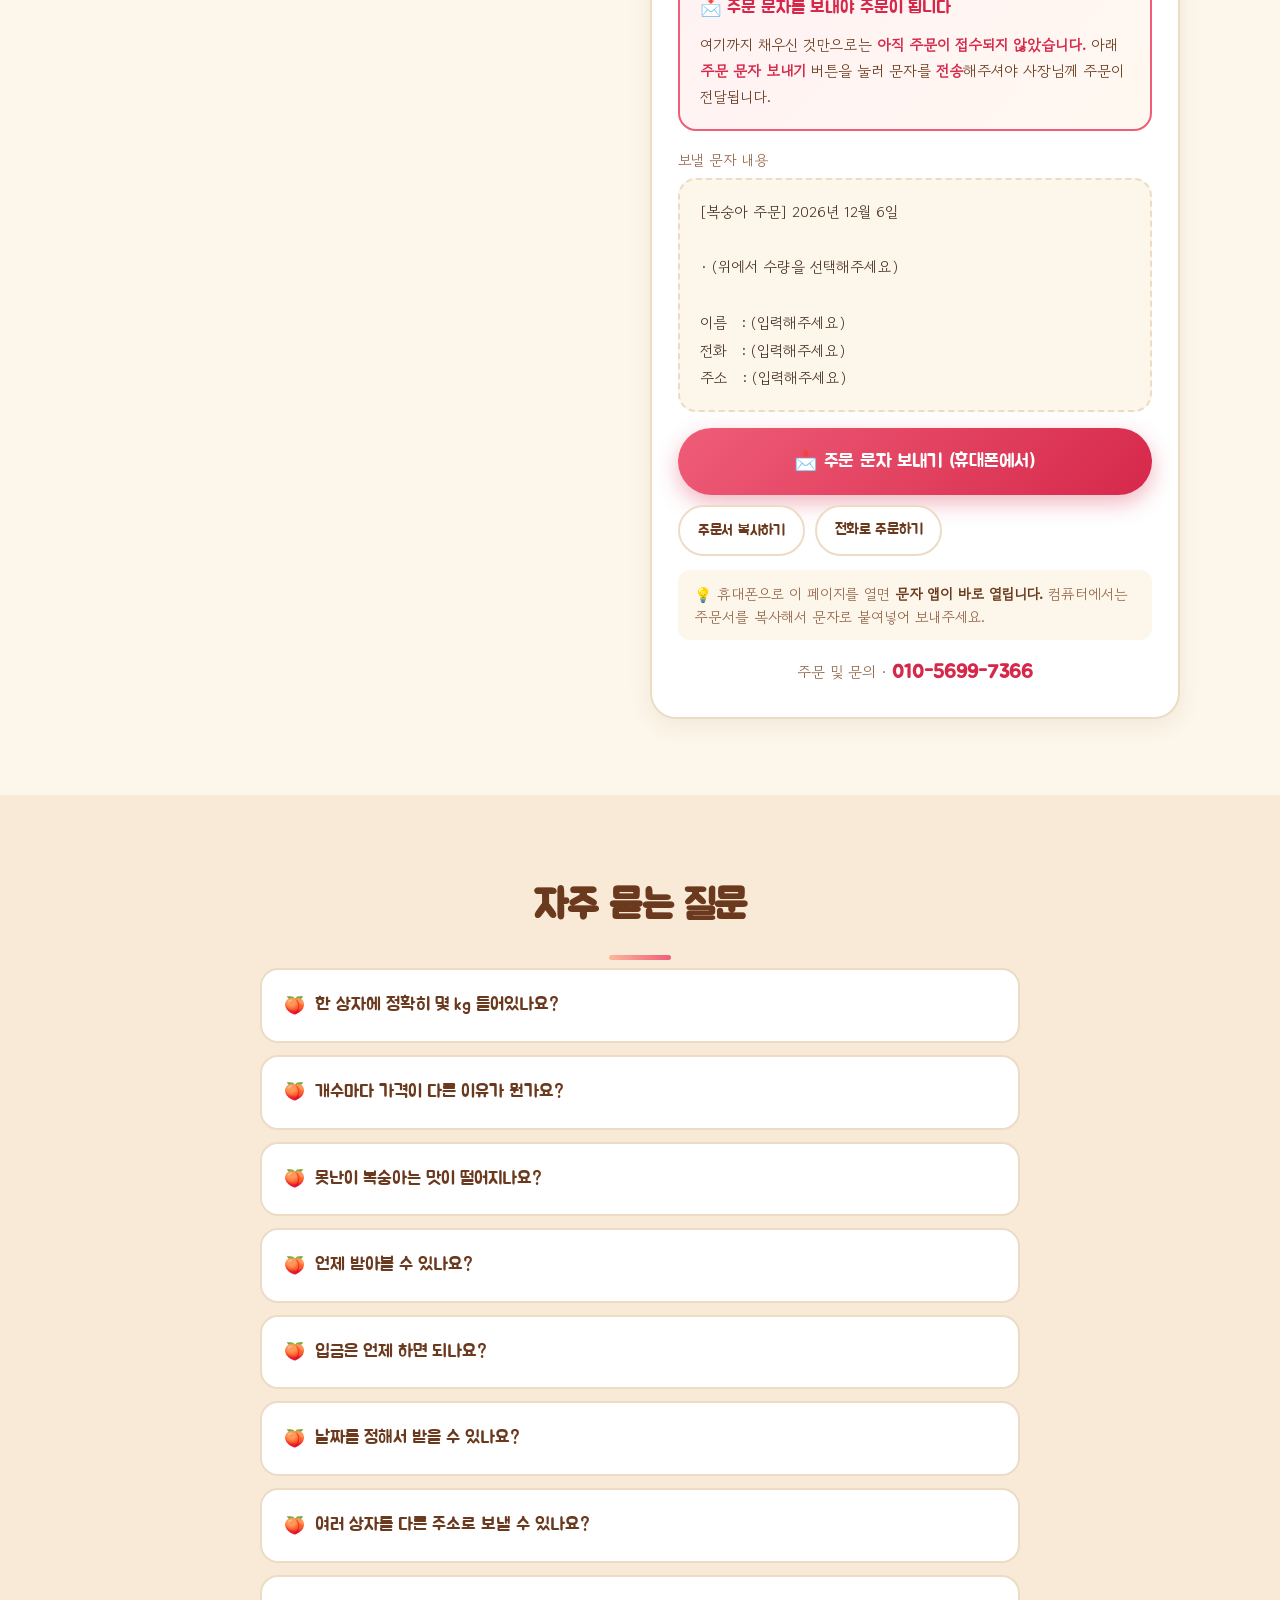
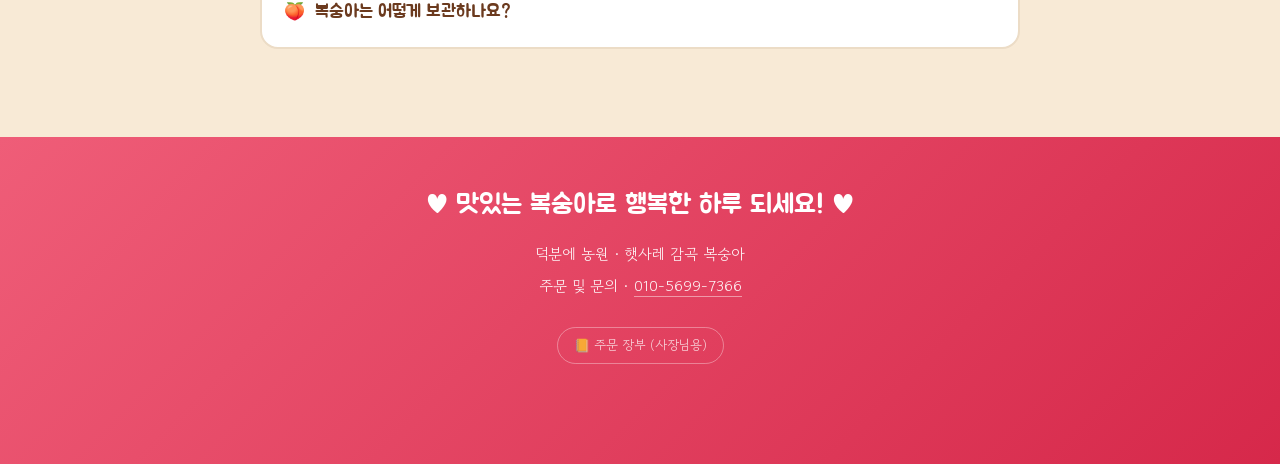
==== commit b4d00a14: "문자를 보내야 주문이 된다는 점을 분명히 안내 수량과 정보를 채우면 주문서가 완성된 것처럼 보여서, 문자를 보내지 않고도 주문이 끝난 줄 아시는 손님이 있었습니다. 마지막 단계를 " ====
--- a/index.html
+++ b/index.html
@@ -145,7 +145,7 @@
 <section class="section" id="order">
   <div class="wrap">
     <h2 class="h2">주문하기</h2>
-    <p class="sub">수량을 고르고 아래 내용을 문자로 보내주시면 됩니다. 별도의 회원가입은 없어요.</p>
+    <p class="sub">수량을 고르고 <b>주문 문자를 보내주셔야</b> 주문이 접수됩니다. 별도의 회원가입은 없어요.</p>
 
     <!-- 판매 일시중단 안내 (site-data.js 의 SALE_PAUSE.active 가 true 일 때만 보입니다) -->
     <div class="pause reveal" id="salePause" hidden><!-- JS 생성 --></div>
@@ -189,14 +189,35 @@
         <label class="field"><span>남기실 말씀 <em>(선택)</em></span>
           <textarea id="fMemo" rows="2" placeholder="예) 8월 5일 이후에 보내주세요 / 부재 시 경비실에 맡겨주세요"></textarea></label>
 
-        <h3 class="h3 h3--mt">3. 보낼 내용</h3>
+        <h3 class="h3 h3--mt">3. 주문 문자 보내기</h3>
+
+        <!-- 여기서 끝난 걸로 착각하지 않도록 크게 알립니다 -->
+        <div class="mustsend">
+          <p class="mustsend__head">📩 주문 문자를 보내야 주문이 됩니다</p>
+          <p class="mustsend__text">
+            여기까지 채우신 것만으로는 <b>아직 주문이 접수되지 않았습니다.</b>
+            아래 <b>주문 문자 보내기</b> 버튼을 눌러 문자를 <b>전송</b>해주셔야
+            사장님께 주문이 전달됩니다.
+          </p>
+        </div>
+
+        <p class="order__previewlabel">보낼 문자 내용</p>
         <pre class="preview" id="preview"></pre>
 
         <div class="order__actions">
-          <button class="btn btn--primary" id="btnCopy" type="button">주문서 복사하기</button>
-          <a class="btn btn--ghost" id="btnSms" href="#">문자로 보내기</a>
-          <a class="btn btn--ghost" id="btnTel" href="#">전화 걸기</a>
-        </div>
+          <a class="btn btn--primary btn--send" id="btnSms" href="#">📩 주문 문자 보내기</a>
+        </div>
+        <div class="order__actions order__actions--sub">
+          <button class="btn btn--ghost" id="btnCopy" type="button">주문서 복사하기</button>
+          <a class="btn btn--ghost" id="btnTel" href="#">전화로 주문하기</a>
+        </div>
+
+        <!-- 문자 보내기를 누른 뒤에만 나타납니다 -->
+        <p class="order__sent" id="sentHint" hidden>
+          ✅ 문자 앱이 열렸습니다. <b>보내기(전송) 버튼까지 꼭 눌러주세요.</b>
+          전송해야 사장님께 주문이 들어갑니다.
+        </p>
+
         <p class="order__pchint" id="pcHint" hidden>
           💡 휴대폰으로 이 페이지를 열면 <b>문자 앱이 바로 열립니다.</b>
           컴퓨터에서는 주문서를 복사해서 문자로 붙여넣어 보내주세요.
--- a/assets/css/style.css
+++ b/assets/css/style.css
@@ -755,6 +755,57 @@
 }
 .order__actions { display: flex; flex-wrap: wrap; gap: 10px; margin-top: 16px; }
 .order__actions .btn { padding: 12px 22px; font-size: 16px; }
+.order__actions--sub { margin-top: 10px; }
+.order__actions--sub .btn { padding: 10px 18px; font-size: 15px; }
+
+/* 주문을 완성시키는 버튼이라 눈에 띄게 키웁니다 */
+.btn--send {
+  width: 100%;
+  padding: 17px 24px !important;
+  font-size: 19px !important;
+  box-shadow: 0 8px 22px rgba(214, 40, 74, .34);
+}
+
+/* "문자를 보내야 주문이 됩니다" 안내 */
+.mustsend {
+  margin: 0 0 16px;
+  padding: 18px 20px;
+  background: linear-gradient(135deg, #fff2f4, #fff8f0);
+  border: 2px solid var(--pink);
+  border-radius: var(--radius);
+}
+.mustsend__head {
+  margin: 0 0 8px;
+  font-family: var(--font-title);
+  font-size: 17.5px;
+  color: var(--pink-deep);
+}
+.mustsend__text {
+  margin: 0;
+  font-size: 15px;
+  line-height: 1.75;
+  color: var(--brown);
+}
+.mustsend__text b { color: var(--pink-deep); }
+
+.order__previewlabel {
+  margin: 0 0 6px;
+  font-size: 14.5px;
+  color: var(--brown-soft);
+}
+
+/* 문자 보내기를 누른 뒤에 나타나는 확인 문구 */
+.order__sent {
+  margin: 14px 0 0;
+  padding: 14px 18px;
+  background: #f0f8ec;
+  border: 2px solid var(--green);
+  border-radius: 12px;
+  font-size: 15px;
+  line-height: 1.7;
+  color: var(--brown);
+}
+.order__sent b { color: var(--green); }
 .order__pchint {
   margin: 14px 0 0;
   padding: 12px 16px;
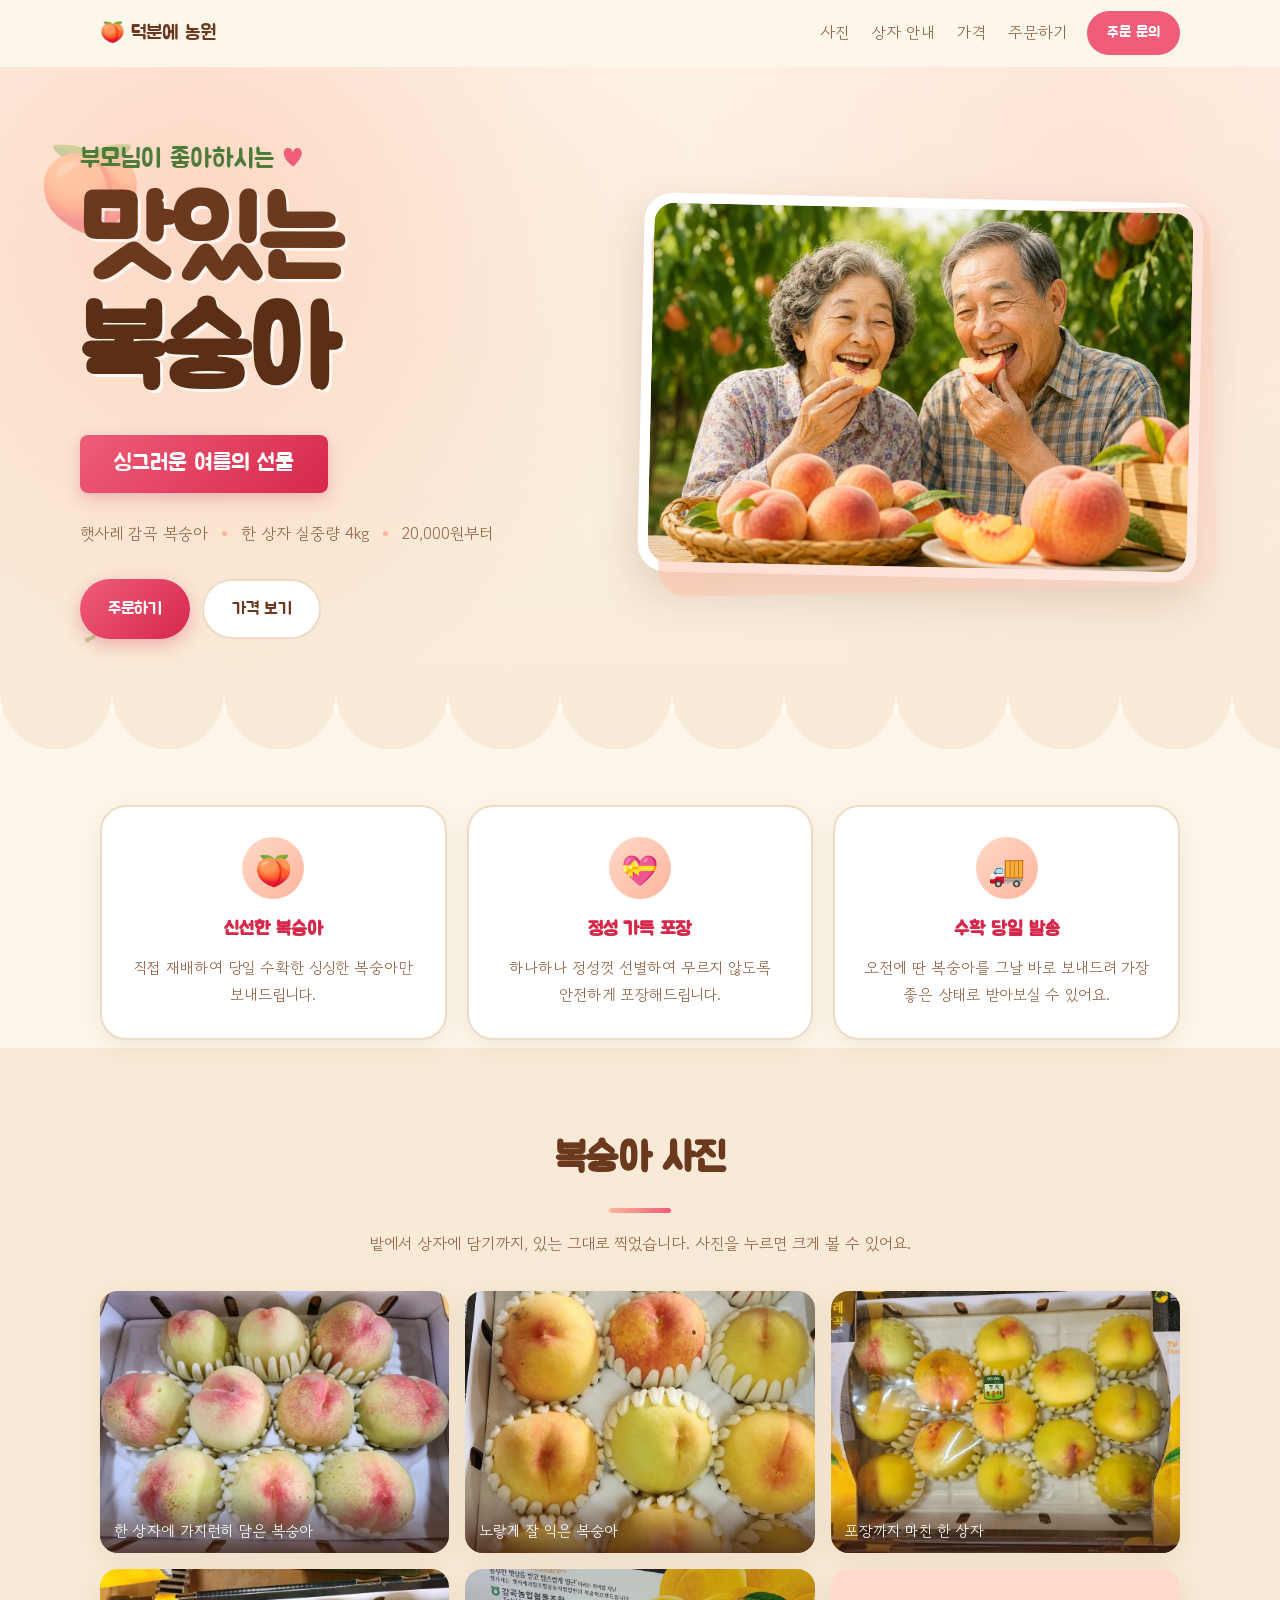
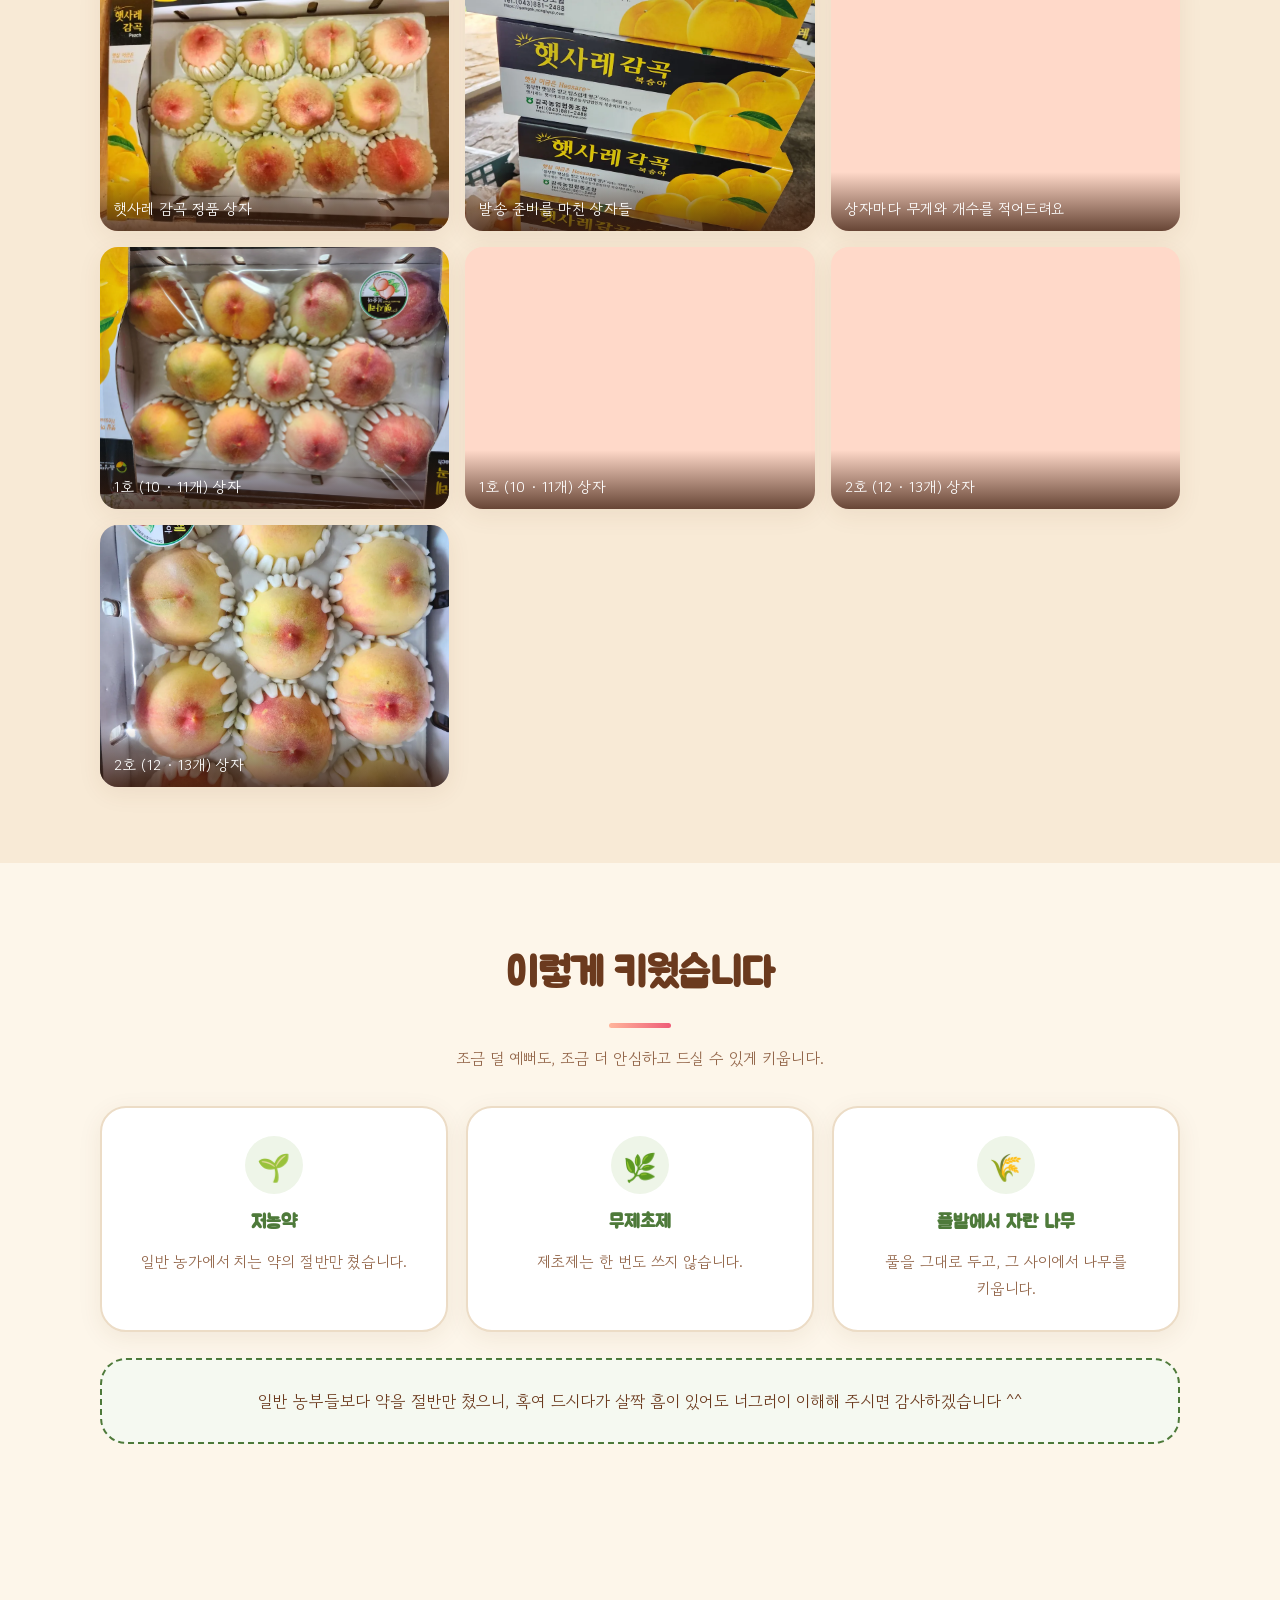
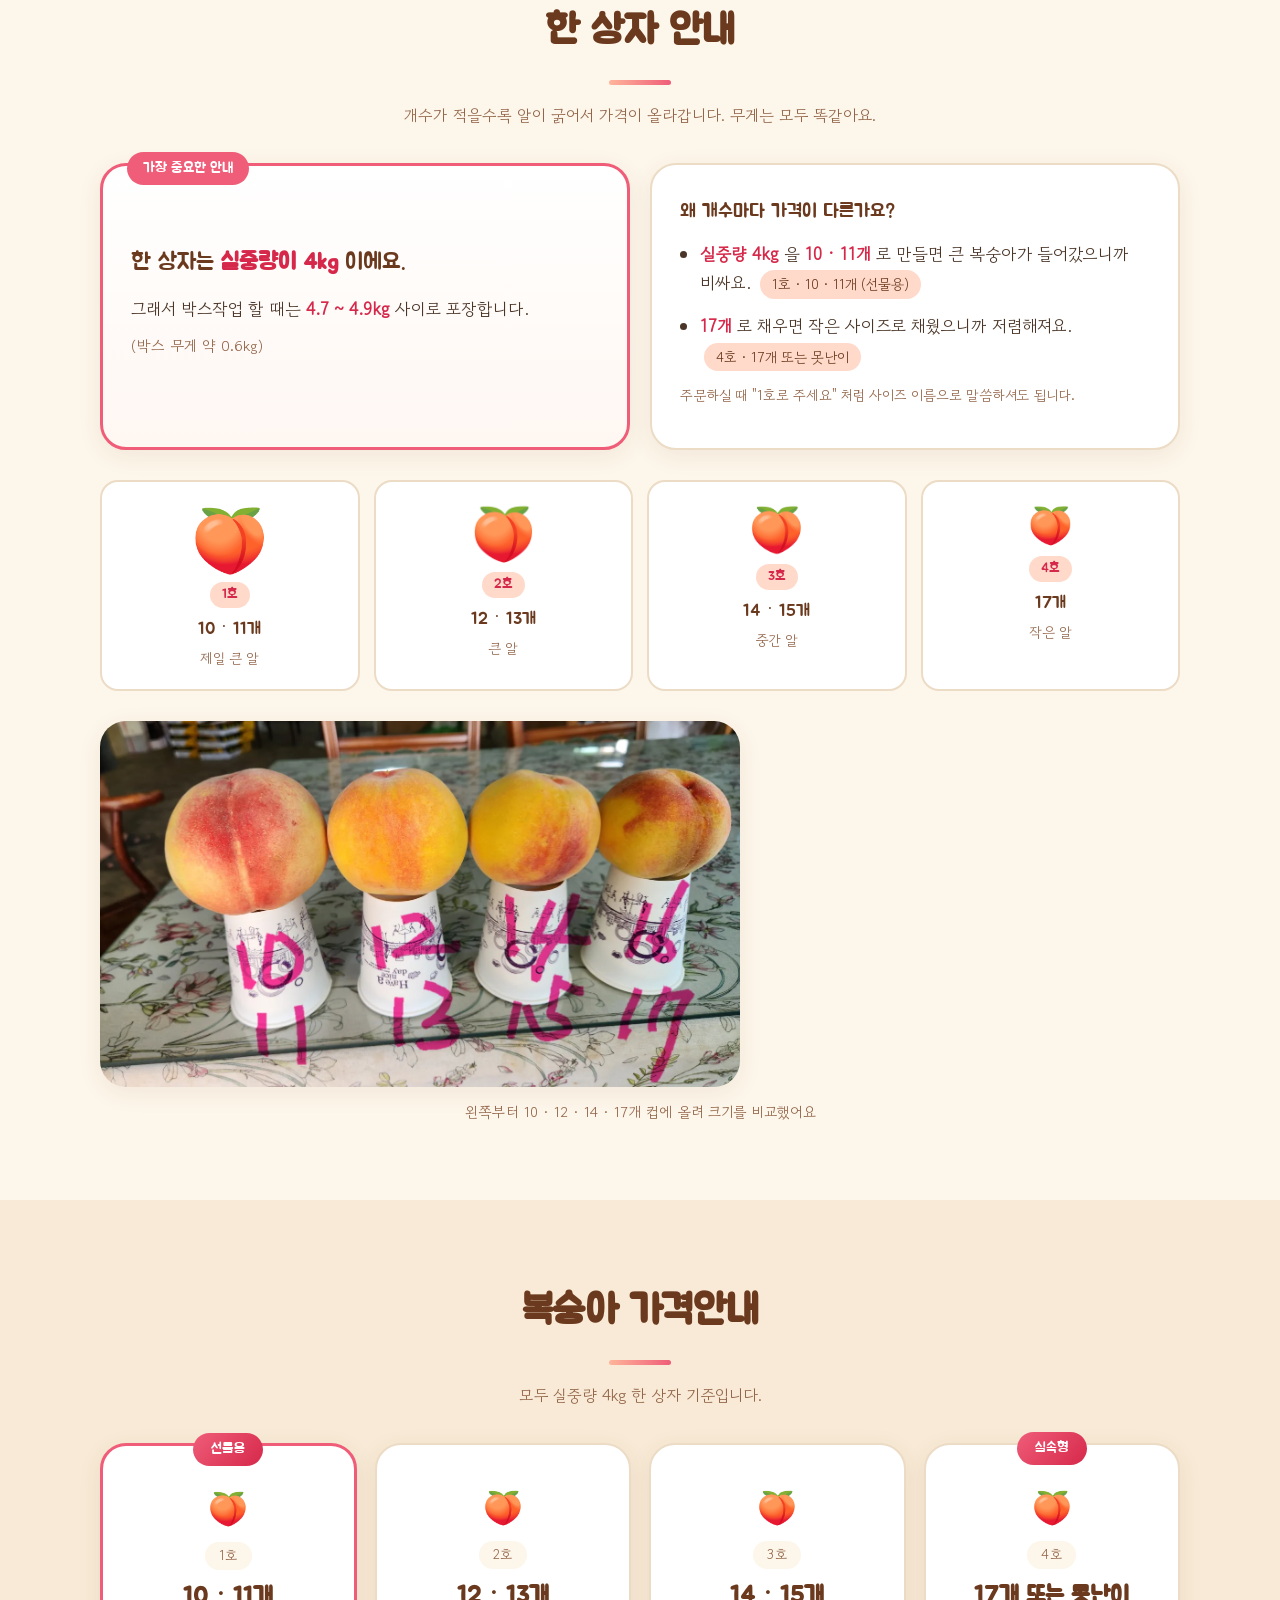
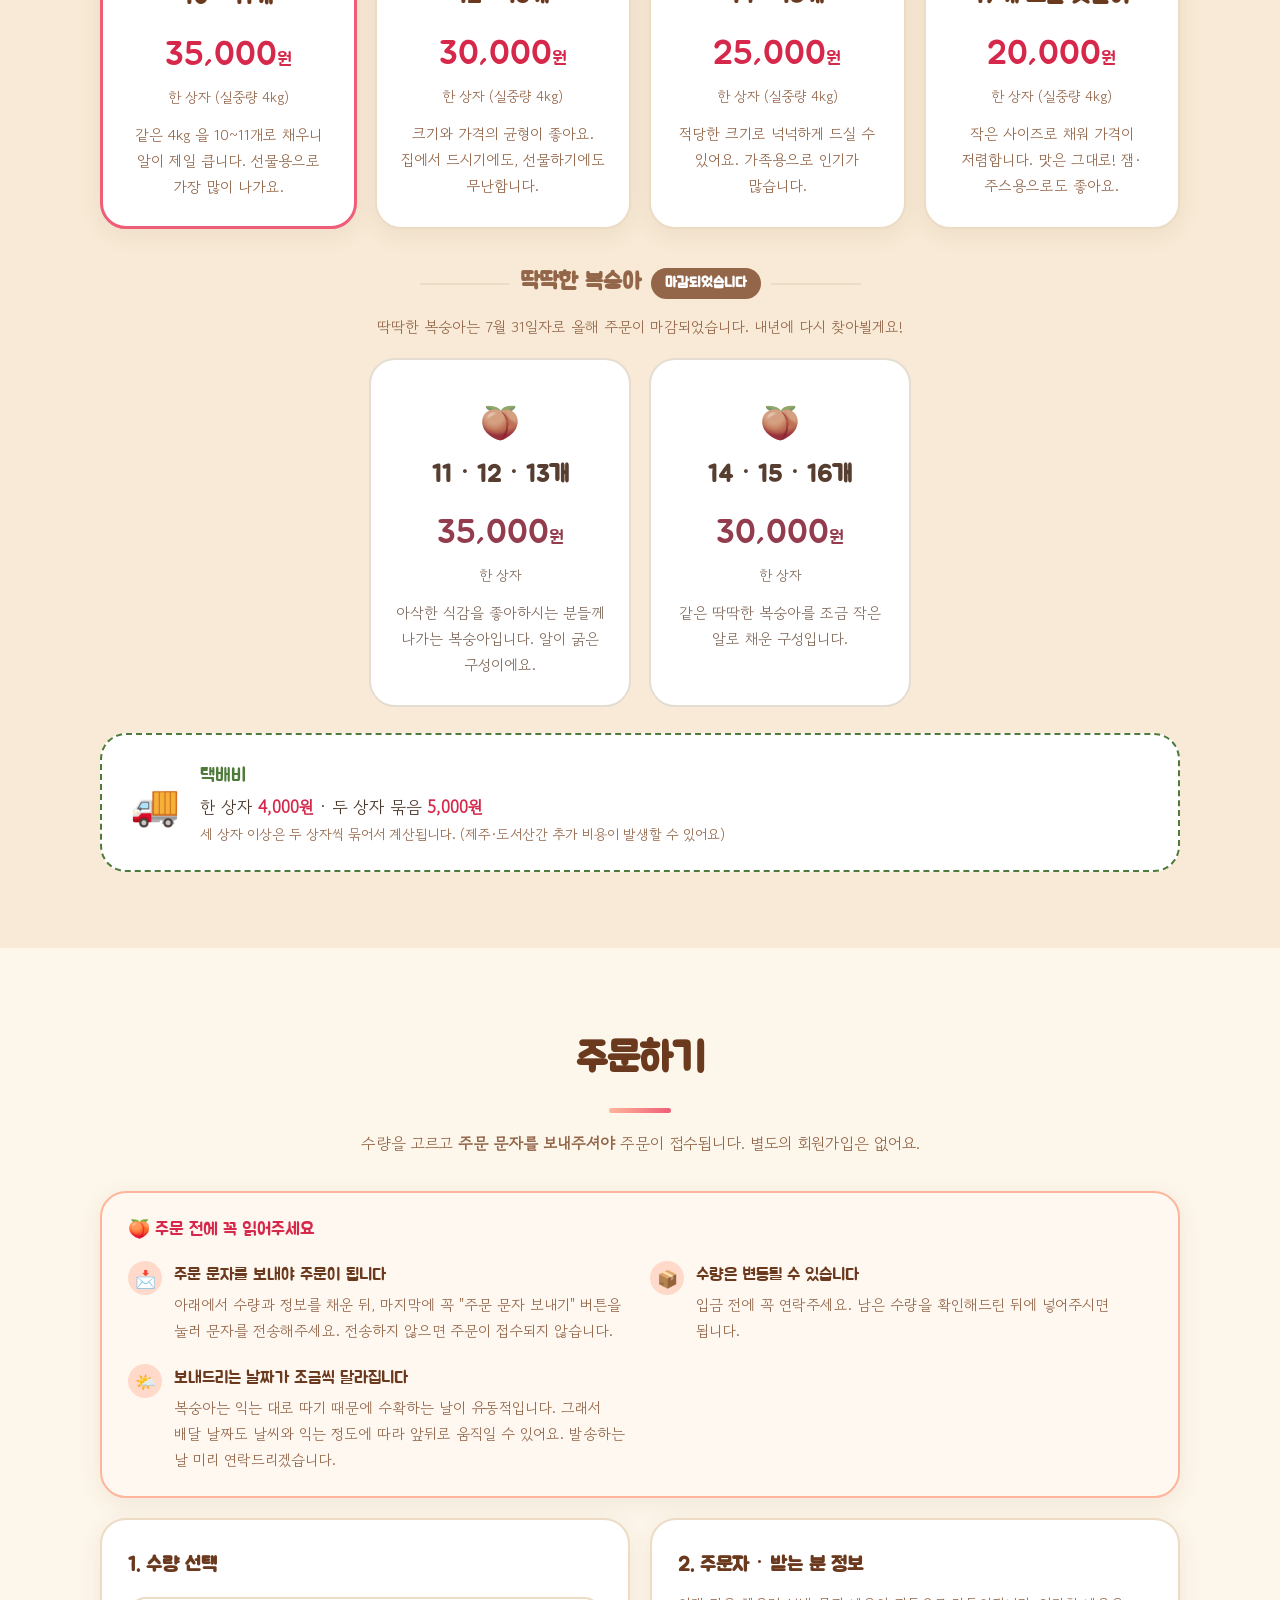
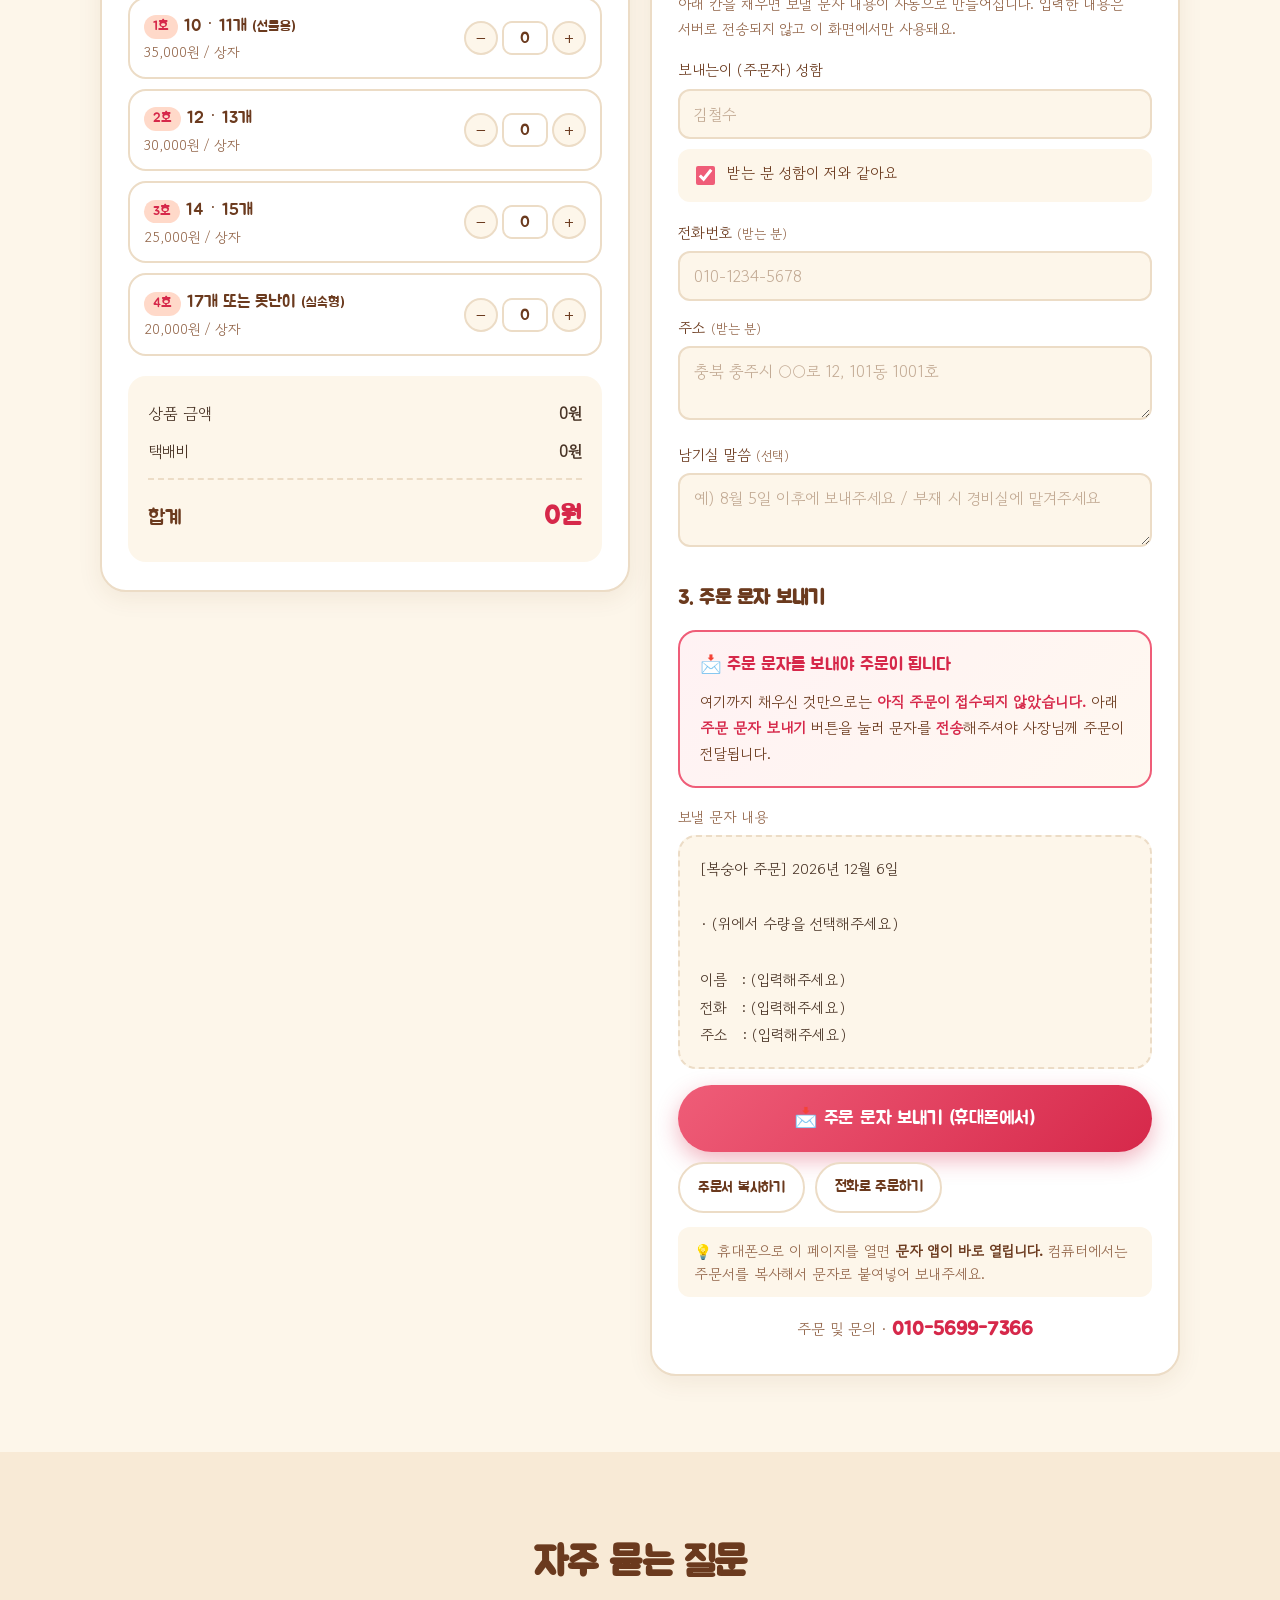
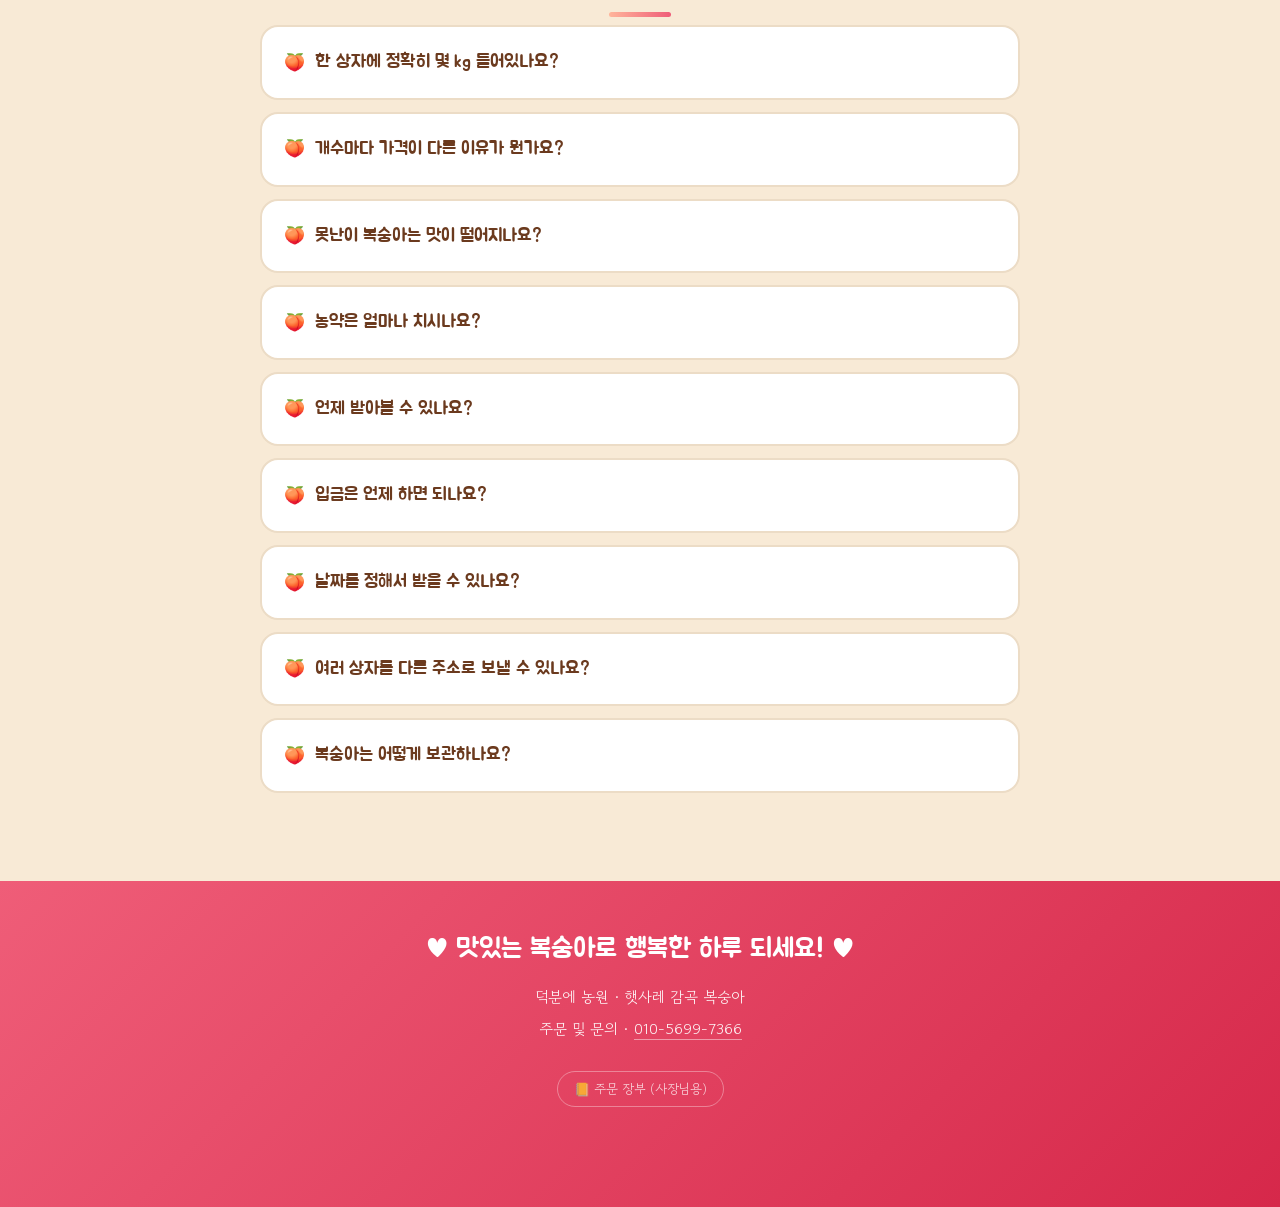
==== commit 4c062bfc: "농사 이야기 추가 (저농약 · 무제초제 · 풀밭에서 자란 나무) 사진 갤러리와 상자 안내 사이에 '이렇게 키웠습니다' 코너를 넣었습니다. 가격을 보시기 전에 어떻게 키운 복숭아인지" ====
--- a/index.html
+++ b/index.html
@@ -88,6 +88,11 @@
   </div>
 </section>
 
+<!-- ══════════ 농사 이야기 ══════════ -->
+<section class="section" id="farming">
+  <div class="wrap" id="farmingBox"><!-- JS 생성 --></div>
+</section>
+
 <!-- ══════════ 상자 안내 ══════════ -->
 <section class="section" id="box">
   <div class="wrap">
@@ -241,6 +246,9 @@
 
     <details class="faq"><summary>못난이 복숭아는 맛이 떨어지나요?</summary>
       <p>아닙니다. 겉에 흠집이 있거나 모양이 고르지 않을 뿐, 당도와 신선도는 똑같습니다. 집에서 드시거나 잼·주스용으로 아주 좋아요.</p></details>
+
+    <details class="faq"><summary>농약은 얼마나 치시나요?</summary>
+      <p><b>일반 농가에서 치는 약의 절반만</b> 칩니다. 제초제는 아예 쓰지 않고, 풀을 그대로 둔 풀밭에서 나무를 키웁니다. 대신 약을 적게 친 만큼 겉에 <b>살짝 흠이 있을 수 있습니다.</b> 맛과 당도에는 영향이 없으니 너그러이 이해해주시면 감사하겠습니다.</p></details>
 
     <details class="faq"><summary>언제 받아볼 수 있나요?</summary>
       <p>복숭아는 익는 대로 따기 때문에 수확하는 날이 유동적입니다. 날씨와 익는 정도에 따라 하루 이틀 앞뒤로 움직일 수 있어서, 받으시는 날짜도 미리 딱 정해드리기가 어렵습니다. 대신 <b>수확해서 보내드리는 날 미리 연락드립니다.</b> 발송한 뒤에는 보통 다음 날 도착하며, 주말·공휴일과 택배사 사정에 따라 하루 정도 늦어질 수 있습니다.</p></details>
--- a/assets/css/style.css
+++ b/assets/css/style.css
@@ -344,6 +344,64 @@
   padding: 2px 8px; font-size: 13px; color: var(--brown);
 }
 
+/* ───────── 농사 이야기 ───────── */
+.farm__grid {
+  display: grid;
+  grid-template-columns: repeat(3, 1fr);
+  gap: 18px;
+}
+.farm__card {
+  background: var(--paper);
+  border: 2px solid var(--line);
+  border-radius: var(--radius-lg);
+  padding: 28px 22px;
+  text-align: center;
+  box-shadow: var(--shadow);
+  transition: transform .2s, box-shadow .2s, border-color .2s;
+}
+.farm__card:hover {
+  transform: translateY(-4px);
+  box-shadow: var(--shadow-lg);
+  border-color: #cfe0c0;
+}
+.farm__icon {
+  width: 58px; height: 58px; margin: 0 auto 12px;
+  display: grid; place-items: center;
+  font-size: 27px;
+  border-radius: 50%;
+  background: #eef5e8;
+}
+.farm__title {
+  margin: 0 0 8px;
+  font-family: var(--font-title);
+  font-size: 19px;
+  color: var(--green);
+}
+.farm__desc { margin: 0; font-size: 15.5px; color: var(--brown-soft); }
+
+/* 사장님 말씀 */
+.farm__note {
+  margin: 26px 0 0;
+  padding: 26px 30px;
+  background: #f5f9f1;
+  border: 2px dashed var(--green);
+  border-radius: var(--radius-lg);
+  text-align: center;
+}
+.farm__note p {
+  margin: 0;
+  font-size: 16.5px;
+  line-height: 1.85;
+  color: var(--brown);
+  word-break: keep-all;
+}
+
+@media (max-width: 860px) {
+  .farm__grid { grid-template-columns: 1fr; }
+  .farm__note { padding: 22px 20px; }
+  .farm__note p { font-size: 15.5px; }
+}
+
 /* ───────── 상자 안내 ───────── */
 .boxinfo { display: grid; grid-template-columns: 1fr 1fr; gap: 20px; }
 .boxinfo__card {
